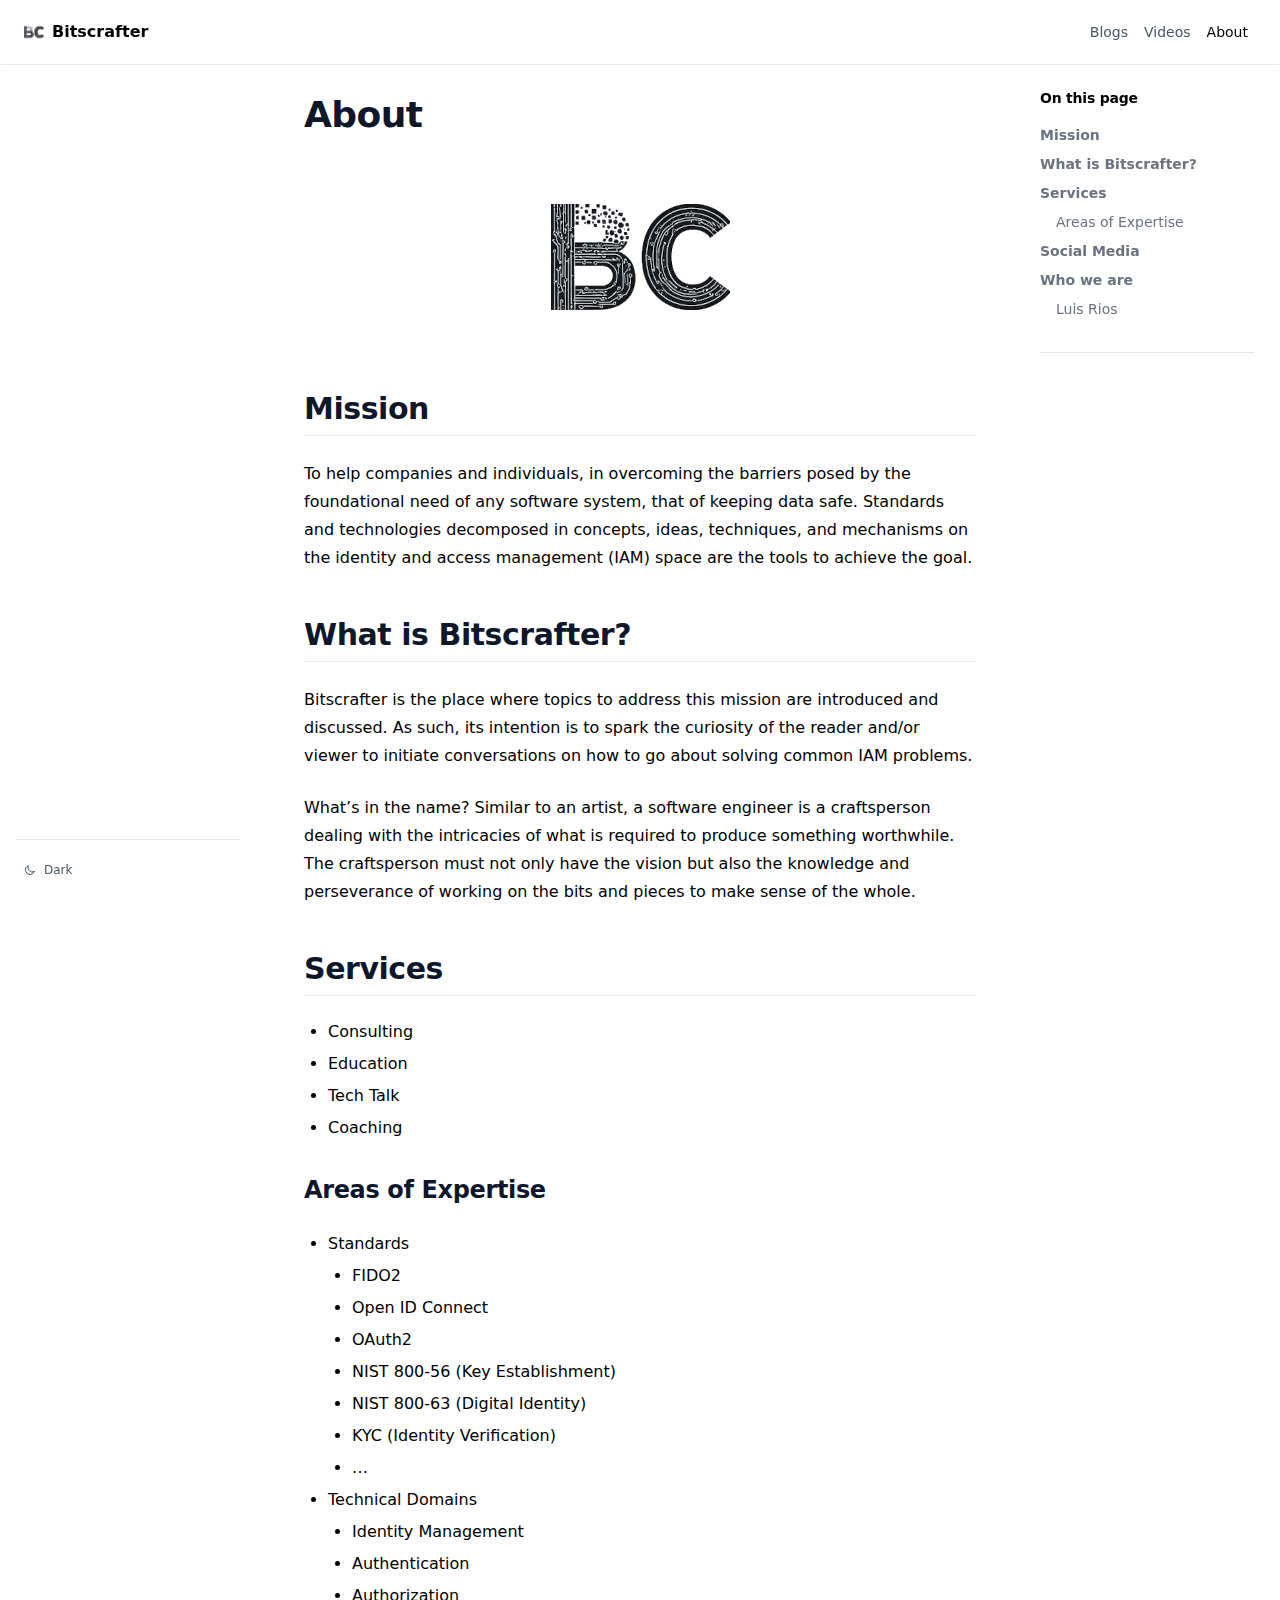
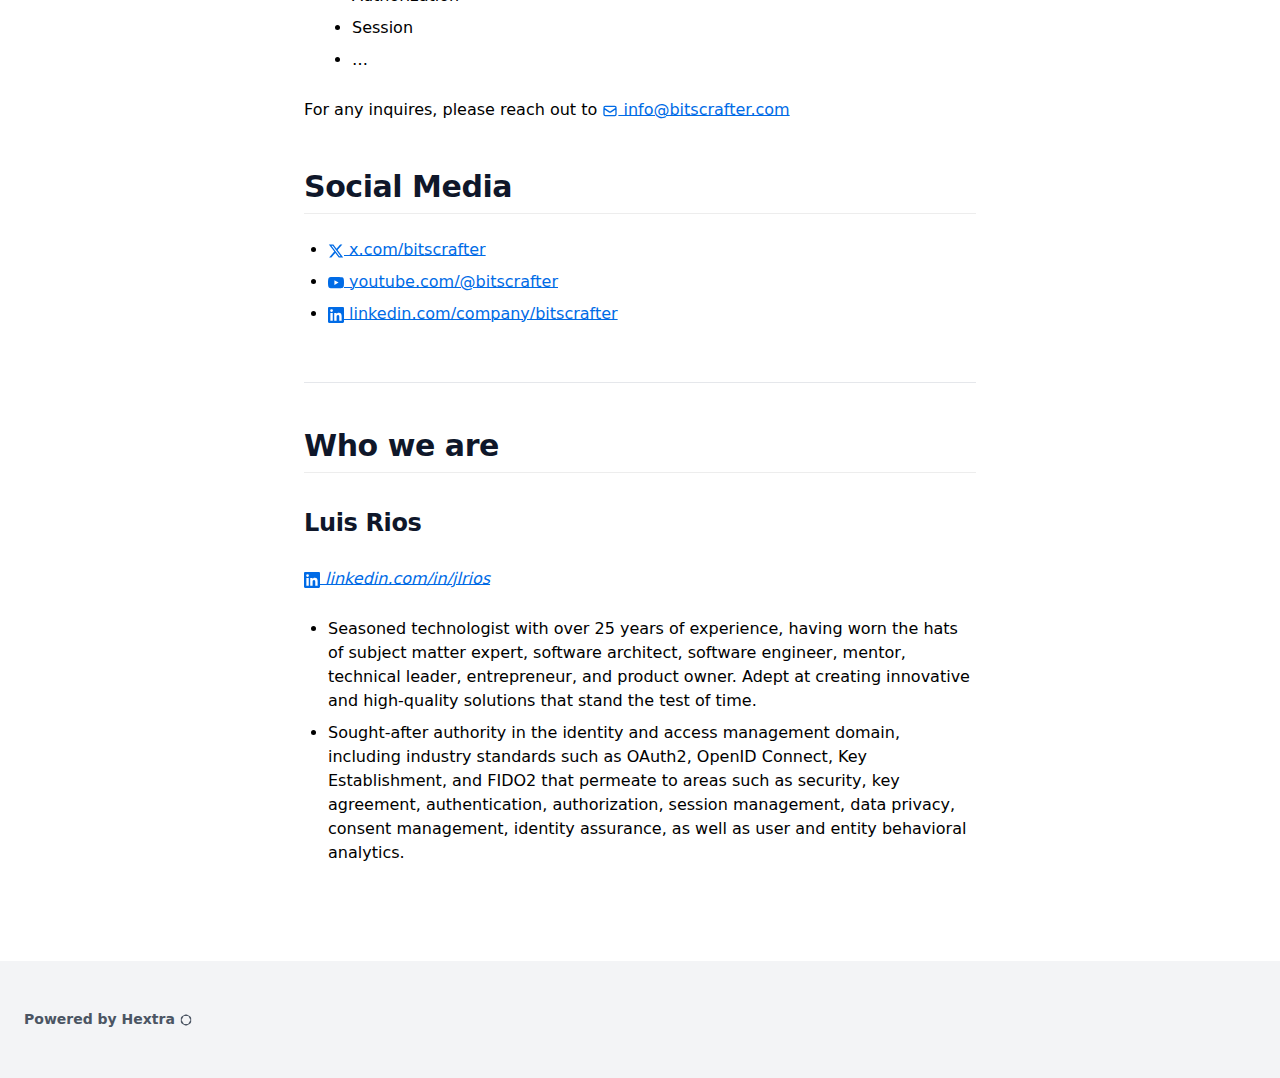
==== about/index.html @ 7cf85502 "Initial version, generated with hugo and the hextra theme" ====
<!DOCTYPE html>
<html lang="en"><head>
  <meta charset="utf-8" />
  <meta name="viewport" content="width=device-width, initial-scale=1.0" />
  <meta name="robots" content="index, follow" />
  <link rel="icon shortcut" href="/favicon.ico" sizes="32x32" />
<link rel="icon" href="/favicon.svg" type="image/svg+xml" />
<link rel="icon" href="/favicon-dark.svg" type="image/svg+xml" media="(prefers-color-scheme: dark)" />
<link rel="icon" href="/favicon-16x16.png" type="image/png" sizes="16x16" />
<link rel="icon" href="/favicon-32x32.png" type="image/png" sizes="32x32" />
<link rel="apple-touch-icon" href="/apple-touch-icon.png" sizes="180x180" />
<link fetchpriority="low" href="/site.webmanifest" rel="manifest" />
<title>About – Bitscrafter</title>
  <meta name="description" content="
Mission To help companies and individuals, in overcoming the barriers posed by the foundational need of any software system, that of keeping data safe. Standards and technologies decomposed in concepts, ideas, techniques, and mechanisms on the identity and access management (IAM) space are the tools to achieve the goal.
What is Bitscrafter? Bitscrafter is the place where topics to address this mission are introduced and discussed. As such, its intention is to spark the curiosity of the reader and/or viewer to initiate conversations on how to go about solving common IAM problems." /><link rel="canonical" href="https://bitscrafter.com/about/" itemprop="url" />

<meta property="og:title" content="About" />
<meta property="og:description" content="Bitscrafter&#39;s website." />
<meta property="og:type" content="website" />
<meta property="og:url" content="https://bitscrafter.com/about/" />

  <meta itemprop="name" content="About">
  <meta itemprop="description" content="Mission To help companies and individuals, in overcoming the barriers posed by the foundational need of any software system, that of keeping data safe. Standards and technologies decomposed in concepts, ideas, techniques, and mechanisms on the identity and access management (IAM) space are the tools to achieve the goal.
What is Bitscrafter? Bitscrafter is the place where topics to address this mission are introduced and discussed. As such, its intention is to spark the curiosity of the reader and/or viewer to initiate conversations on how to go about solving common IAM problems.">
  <meta itemprop="wordCount" content="287">
  <meta name="twitter:card" content="summary">
  <meta name="twitter:title" content="About">
  <meta name="twitter:description" content="Mission To help companies and individuals, in overcoming the barriers posed by the foundational need of any software system, that of keeping data safe. Standards and technologies decomposed in concepts, ideas, techniques, and mechanisms on the identity and access management (IAM) space are the tools to achieve the goal.
What is Bitscrafter? Bitscrafter is the place where topics to address this mission are introduced and discussed. As such, its intention is to spark the curiosity of the reader and/or viewer to initiate conversations on how to go about solving common IAM problems.">

    <link rel="preload" href="/css/compiled/main.min.0d60cbb74d97ccaea83c3ea6d973c5961d69642b38588069a503bc04e284cbc7.css" as="style" integrity="sha256-DWDLt02XzK6oPD6m2XPFlh1pZCs4WIBppQO8BOKEy8c=" />
    <link href="/css/compiled/main.min.0d60cbb74d97ccaea83c3ea6d973c5961d69642b38588069a503bc04e284cbc7.css" rel="stylesheet" integrity="sha256-DWDLt02XzK6oPD6m2XPFlh1pZCs4WIBppQO8BOKEy8c=" />



  <link href="/css/custom.min.e3b0c44298fc1c149afbf4c8996fb92427ae41e4649b934ca495991b7852b855.css" rel="stylesheet" integrity="sha256-47DEQpj8HBSa&#43;/TImW&#43;5JCeuQeRkm5NMpJWZG3hSuFU=" />


  <script>
     
    const defaultTheme = 'system';

    const setDarkTheme = () => {
      document.documentElement.classList.add("dark");
      document.documentElement.style.colorScheme = "dark";
    }
    const setLightTheme = () => {
      document.documentElement.classList.remove("dark");
      document.documentElement.style.colorScheme = "light";
    }

    if ("color-theme" in localStorage) {
      localStorage.getItem("color-theme") === "dark" ? setDarkTheme() : setLightTheme();
    } else {
      defaultTheme === "dark" ? setDarkTheme() : setLightTheme();
      if (defaultTheme === "system") {
        window.matchMedia("(prefers-color-scheme: dark)").matches ? setDarkTheme() : setLightTheme();
      }
    }
  </script>

  
</head>
<body dir="ltr"><div class="nav-container hx-sticky hx-top-0 hx-z-20 hx-w-full hx-bg-transparent print:hx-hidden">
  <div class="nav-container-blur hx-pointer-events-none hx-absolute hx-z-[-1] hx-h-full hx-w-full hx-bg-white dark:hx-bg-dark hx-shadow-[0_2px_4px_rgba(0,0,0,.02),0_1px_0_rgba(0,0,0,.06)] contrast-more:hx-shadow-[0_0_0_1px_#000] dark:hx-shadow-[0_-1px_0_rgba(255,255,255,.1)_inset] contrast-more:dark:hx-shadow-[0_0_0_1px_#fff]"></div>

  <nav class="hx-mx-auto hx-flex hx-items-center hx-justify-end hx-gap-2 hx-h-16 hx-px-6 hx-max-w-[90rem]">
    <a class="hx-flex hx-items-center hover:hx-opacity-75 ltr:hx-mr-auto rtl:hx-ml-auto" href="/">
        <img class="hx-mr-2 hx-block dark:hx-hidden" src="/images/logo.png" alt="Bitscrafter" height="20" width="20" />
        <img class="hx-mr-2 hx-hidden dark:hx-block" src="/images/logo-dark.png" alt="Bitscrafter" height="20" width="20" />
        <span class="hx-mr-2 hx-font-extrabold hx-inline hx-select-none" title="Bitscrafter">Bitscrafter</span>
    </a><a
            title="Blogs"
            href="/blogs"
            
            class="hx-text-sm contrast-more:hx-text-gray-700 contrast-more:dark:hx-text-gray-100 hx-relative -hx-ml-2 hx-hidden hx-whitespace-nowrap hx-p-2 md:hx-inline-block hx-text-gray-600 hover:hx-text-gray-800 dark:hx-text-gray-400 dark:hover:hx-text-gray-200"
          >
            <span class="hx-text-center">Blogs</span>
          </a><a
            title="Videos"
            href="/videos"
            
            class="hx-text-sm contrast-more:hx-text-gray-700 contrast-more:dark:hx-text-gray-100 hx-relative -hx-ml-2 hx-hidden hx-whitespace-nowrap hx-p-2 md:hx-inline-block hx-text-gray-600 hover:hx-text-gray-800 dark:hx-text-gray-400 dark:hover:hx-text-gray-200"
          >
            <span class="hx-text-center">Videos</span>
          </a><a
            title="About"
            href="/about"
            
            class="hx-text-sm contrast-more:hx-text-gray-700 contrast-more:dark:hx-text-gray-100 hx-relative -hx-ml-2 hx-hidden hx-whitespace-nowrap hx-p-2 md:hx-inline-block hx-font-medium"
          >
            <span class="hx-text-center">About</span>
          </a><button type="button" aria-label="Menu" class="hamburger-menu -hx-mr-2 hx-rounded hx-p-2 active:hx-bg-gray-400/20 md:hx-hidden"><svg height=24 fill="none" viewBox="0 0 24 24" stroke="currentColor"><g><path stroke-linecap="round" stroke-linejoin="round" stroke-width="2" d="M4 8H20"></path></g><g><path stroke-linecap="round" stroke-linejoin="round" stroke-width="2" d="M4 16H20"></path></g></svg></button>
  </nav>
</div>

  <div class='hx-mx-auto hx-flex hx-max-w-screen-xl'>
    <div class="mobile-menu-overlay [transition:background-color_1.5s_ease] hx-fixed hx-inset-0 hx-z-10 hx-bg-black/80 dark:hx-bg-black/60 hx-hidden"></div>
<aside class="sidebar-container hx-flex hx-flex-col print:hx-hidden md:hx-top-16 md:hx-shrink-0 md:hx-w-64 md:hx-self-start max-md:[transform:translate3d(0,-100%,0)] md:hx-sticky">
  
  <div class="hx-px-4 hx-pt-4 md:hx-hidden">
    <div class="search-wrapper hx-relative md:hx-w-64">
  <div class="hx-relative hx-flex hx-items-center hx-text-gray-900 contrast-more:hx-text-gray-800 dark:hx-text-gray-300 contrast-more:dark:hx-text-gray-300">
    <input
      placeholder="Search..."
      class="search-input hx-block hx-w-full hx-appearance-none hx-rounded-lg hx-px-3 hx-py-2 hx-transition-colors hx-text-base hx-leading-tight md:hx-text-sm hx-bg-black/[.05] dark:hx-bg-gray-50/10 focus:hx-bg-white dark:focus:hx-bg-dark placeholder:hx-text-gray-500 dark:placeholder:hx-text-gray-400 contrast-more:hx-border contrast-more:hx-border-current"
      type="search"
      value=""
      spellcheck="false"
    />
    <kbd
      class="hx-absolute hx-my-1.5 hx-select-none ltr:hx-right-1.5 rtl:hx-left-1.5 hx-h-5 hx-rounded hx-bg-white hx-px-1.5 hx-font-mono hx-text-[10px] hx-font-medium hx-text-gray-500 hx-border dark:hx-border-gray-100/20 dark:hx-bg-dark/50 contrast-more:hx-border-current contrast-more:hx-text-current contrast-more:dark:hx-border-current hx-items-center hx-gap-1 hx-transition-opacity hx-pointer-events-none hx-hidden sm:hx-flex"
    >
      CTRL K
    </kbd>
  </div>

  <div>
    <ul
      class="search-results hextra-scrollbar hx-hidden hx-border hx-border-gray-200 hx-bg-white hx-text-gray-100 dark:hx-border-neutral-800 dark:hx-bg-neutral-900 hx-absolute hx-top-full hx-z-20 hx-mt-2 hx-overflow-auto hx-overscroll-contain hx-rounded-xl hx-py-2.5 hx-shadow-xl hx-max-h-[min(calc(50vh-11rem-env(safe-area-inset-bottom)),400px)] md:hx-max-h-[min(calc(100vh-5rem-env(safe-area-inset-bottom)),400px)] hx-inset-x-0 ltr:md:hx-left-auto rtl:md:hx-right-auto contrast-more:hx-border contrast-more:hx-border-gray-900 contrast-more:dark:hx-border-gray-50 hx-w-screen hx-min-h-[100px] hx-max-w-[min(calc(100vw-2rem),calc(100%+20rem))]"
      style="transition: max-height 0.2s ease 0s;"
    ></ul>
  </div>
</div>

  </div>
  <div class="hextra-scrollbar hx-overflow-y-auto hx-overflow-x-hidden hx-p-4 hx-grow md:hx-h-[calc(100vh-var(--navbar-height)-var(--menu-height))]">
    <ul class="hx-flex hx-flex-col hx-gap-1 md:hx-hidden">
      
      
          <li class="open"><a
    class="hx-flex hx-items-center hx-justify-between hx-gap-2 hx-cursor-pointer hx-rounded hx-px-2 hx-py-1.5 hx-text-sm hx-transition-colors [-webkit-tap-highlight-color:transparent] [-webkit-touch-callout:none] [word-break:break-word]
      sidebar-active-item hx-bg-primary-100 hx-font-semibold hx-text-primary-800 contrast-more:hx-border contrast-more:hx-border-primary-500 dark:hx-bg-primary-400/10 dark:hx-text-primary-600 contrast-more:dark:hx-border-primary-500"
    href="/about/"
    
  >About
    </a>
  
    <ul class='hx-flex hx-flex-col hx-gap-1 hx-relative before:hx-absolute before:hx-inset-y-1 before:hx-w-px before:hx-bg-gray-200 before:hx-content-[""] dark:before:hx-bg-neutral-800 ltr:hx-pl-3 ltr:before:hx-left-0 rtl:hx-pr-3 rtl:before:hx-right-0 ltr:hx-ml-3 rtl:hx-mr-3'><li>
              <a
                href="#mission"
                class="hx-flex hx-rounded hx-px-2 hx-py-1.5 hx-text-sm hx-transition-colors [word-break:break-word] hx-cursor-pointer [-webkit-tap-highlight-color:transparent] [-webkit-touch-callout:none] contrast-more:hx-border hx-gap-2 before:hx-opacity-25 before:hx-content-['#'] hx-text-gray-500 hover:hx-bg-gray-100 hover:hx-text-gray-900 dark:hx-text-neutral-400 dark:hover:hx-bg-primary-100/5 dark:hover:hx-text-gray-50 contrast-more:hx-text-gray-900 contrast-more:dark:hx-text-gray-50 contrast-more:hx-border-transparent contrast-more:hover:hx-border-gray-900 contrast-more:dark:hover:hx-border-gray-50"
              >Mission</a>
            </li>
          <li>
              <a
                href="#what-is-bitscrafter"
                class="hx-flex hx-rounded hx-px-2 hx-py-1.5 hx-text-sm hx-transition-colors [word-break:break-word] hx-cursor-pointer [-webkit-tap-highlight-color:transparent] [-webkit-touch-callout:none] contrast-more:hx-border hx-gap-2 before:hx-opacity-25 before:hx-content-['#'] hx-text-gray-500 hover:hx-bg-gray-100 hover:hx-text-gray-900 dark:hx-text-neutral-400 dark:hover:hx-bg-primary-100/5 dark:hover:hx-text-gray-50 contrast-more:hx-text-gray-900 contrast-more:dark:hx-text-gray-50 contrast-more:hx-border-transparent contrast-more:hover:hx-border-gray-900 contrast-more:dark:hover:hx-border-gray-50"
              >What is Bitscrafter?</a>
            </li>
          <li>
              <a
                href="#services"
                class="hx-flex hx-rounded hx-px-2 hx-py-1.5 hx-text-sm hx-transition-colors [word-break:break-word] hx-cursor-pointer [-webkit-tap-highlight-color:transparent] [-webkit-touch-callout:none] contrast-more:hx-border hx-gap-2 before:hx-opacity-25 before:hx-content-['#'] hx-text-gray-500 hover:hx-bg-gray-100 hover:hx-text-gray-900 dark:hx-text-neutral-400 dark:hover:hx-bg-primary-100/5 dark:hover:hx-text-gray-50 contrast-more:hx-text-gray-900 contrast-more:dark:hx-text-gray-50 contrast-more:hx-border-transparent contrast-more:hover:hx-border-gray-900 contrast-more:dark:hover:hx-border-gray-50"
              >Services</a>
            </li>
          <li>
              <a
                href="#social-media"
                class="hx-flex hx-rounded hx-px-2 hx-py-1.5 hx-text-sm hx-transition-colors [word-break:break-word] hx-cursor-pointer [-webkit-tap-highlight-color:transparent] [-webkit-touch-callout:none] contrast-more:hx-border hx-gap-2 before:hx-opacity-25 before:hx-content-['#'] hx-text-gray-500 hover:hx-bg-gray-100 hover:hx-text-gray-900 dark:hx-text-neutral-400 dark:hover:hx-bg-primary-100/5 dark:hover:hx-text-gray-50 contrast-more:hx-text-gray-900 contrast-more:dark:hx-text-gray-50 contrast-more:hx-border-transparent contrast-more:hover:hx-border-gray-900 contrast-more:dark:hover:hx-border-gray-50"
              >Social Media</a>
            </li>
          <li>
              <a
                href="#who-we-are"
                class="hx-flex hx-rounded hx-px-2 hx-py-1.5 hx-text-sm hx-transition-colors [word-break:break-word] hx-cursor-pointer [-webkit-tap-highlight-color:transparent] [-webkit-touch-callout:none] contrast-more:hx-border hx-gap-2 before:hx-opacity-25 before:hx-content-['#'] hx-text-gray-500 hover:hx-bg-gray-100 hover:hx-text-gray-900 dark:hx-text-neutral-400 dark:hover:hx-bg-primary-100/5 dark:hover:hx-text-gray-50 contrast-more:hx-text-gray-900 contrast-more:dark:hx-text-gray-50 contrast-more:hx-border-transparent contrast-more:hover:hx-border-gray-900 contrast-more:dark:hover:hx-border-gray-50"
              >Who we are</a>
            </li>
          </ul>
  </li>
          <li class=""><a
    class="hx-flex hx-items-center hx-justify-between hx-gap-2 hx-cursor-pointer hx-rounded hx-px-2 hx-py-1.5 hx-text-sm hx-transition-colors [-webkit-tap-highlight-color:transparent] [-webkit-touch-callout:none] [word-break:break-word]
      hx-text-gray-500 hover:hx-bg-gray-100 hover:hx-text-gray-900 contrast-more:hx-border contrast-more:hx-border-transparent contrast-more:hx-text-gray-900 contrast-more:hover:hx-border-gray-900 dark:hx-text-neutral-400 dark:hover:hx-bg-primary-100/5 dark:hover:hx-text-gray-50 contrast-more:dark:hx-text-gray-50 contrast-more:dark:hover:hx-border-gray-50"
    href="/blogs/"
    
  >Blogs
        <span class="hextra-sidebar-collapsible-button"><svg fill="none" viewBox="0 0 24 24" stroke="currentColor" class="hx-h-[18px] hx-min-w-[18px] hx-rounded-sm hx-p-0.5 hover:hx-bg-gray-800/5 dark:hover:hx-bg-gray-100/5"><path stroke-linecap="round" stroke-linejoin="round" stroke-width="2" d="M9 5l7 7-7 7" class="hx-origin-center hx-transition-transform rtl:-hx-rotate-180"></path></svg></span>
    </a><div class="ltr:hx-pr-0 hx-overflow-hidden">
        <ul class='hx-relative hx-flex hx-flex-col hx-gap-1 before:hx-absolute before:hx-inset-y-1 before:hx-w-px before:hx-bg-gray-200 before:hx-content-[""] ltr:hx-ml-3 ltr:hx-pl-3 ltr:before:hx-left-0 rtl:hx-mr-3 rtl:hx-pr-3 rtl:before:hx-right-0 dark:before:hx-bg-neutral-800'><li class="hx-flex hx-flex-col "><a
    class="hx-flex hx-items-center hx-justify-between hx-gap-2 hx-cursor-pointer hx-rounded hx-px-2 hx-py-1.5 hx-text-sm hx-transition-colors [-webkit-tap-highlight-color:transparent] [-webkit-touch-callout:none] [word-break:break-word]
      hx-text-gray-500 hover:hx-bg-gray-100 hover:hx-text-gray-900 contrast-more:hx-border contrast-more:hx-border-transparent contrast-more:hx-text-gray-900 contrast-more:hover:hx-border-gray-900 dark:hx-text-neutral-400 dark:hover:hx-bg-primary-100/5 dark:hover:hx-text-gray-50 contrast-more:dark:hx-text-gray-50 contrast-more:dark:hover:hx-border-gray-50"
    href="/blogs/end_to_end_secure_data_transmission/"
    
  >End to End Secure Data Transmission
    </a>
              
            </li><li class="hx-flex hx-flex-col "><a
    class="hx-flex hx-items-center hx-justify-between hx-gap-2 hx-cursor-pointer hx-rounded hx-px-2 hx-py-1.5 hx-text-sm hx-transition-colors [-webkit-tap-highlight-color:transparent] [-webkit-touch-callout:none] [word-break:break-word]
      hx-text-gray-500 hover:hx-bg-gray-100 hover:hx-text-gray-900 contrast-more:hx-border contrast-more:hx-border-transparent contrast-more:hx-text-gray-900 contrast-more:hover:hx-border-gray-900 dark:hx-text-neutral-400 dark:hover:hx-bg-primary-100/5 dark:hover:hx-text-gray-50 contrast-more:dark:hx-text-gray-50 contrast-more:dark:hover:hx-border-gray-50"
    href="/blogs/trust_bootstrapping_secure_foundation_for_interactions/"
    
  >Trust Bootstrapping
    </a>
              
            </li></ul>
      </div></li>
          <li class=""><a
    class="hx-flex hx-items-center hx-justify-between hx-gap-2 hx-cursor-pointer hx-rounded hx-px-2 hx-py-1.5 hx-text-sm hx-transition-colors [-webkit-tap-highlight-color:transparent] [-webkit-touch-callout:none] [word-break:break-word]
      hx-text-gray-500 hover:hx-bg-gray-100 hover:hx-text-gray-900 contrast-more:hx-border contrast-more:hx-border-transparent contrast-more:hx-text-gray-900 contrast-more:hover:hx-border-gray-900 dark:hx-text-neutral-400 dark:hover:hx-bg-primary-100/5 dark:hover:hx-text-gray-50 contrast-more:dark:hx-text-gray-50 contrast-more:dark:hover:hx-border-gray-50"
    href="/videos/"
    
  >Videos
    </a></li>
    </ul>

    <ul class="hx-flex hx-flex-col hx-gap-1 max-md:hx-hidden">
        
        
      </ul>
    </div>
  
  
    <div class="  hx-sticky hx-bottom-0 hx-bg-white dark:hx-bg-dark hx-mx-4 hx-py-4 hx-shadow-[0_-12px_16px_#fff] hx-flex hx-items-center hx-gap-2 dark:hx-border-neutral-800 dark:hx-shadow-[0_-12px_16px_#111] contrast-more:hx-border-neutral-400 contrast-more:hx-shadow-none contrast-more:dark:hx-shadow-none hx-border-t" data-toggle-animation="show"><div class="hx-flex hx-grow hx-flex-col"><button
  title="Change theme"
  data-theme="light"
  class="theme-toggle hx-group hx-h-7 hx-rounded-md hx-px-2 hx-text-left hx-text-xs hx-font-medium hx-text-gray-600 hx-transition-colors dark:hx-text-gray-400 hover:hx-bg-gray-100 hover:hx-text-gray-900 dark:hover:hx-bg-primary-100/5 dark:hover:hx-text-gray-50"
  type="button"
  aria-label="Change theme"
>
  <div class="hx-flex hx-items-center hx-gap-2 hx-capitalize"><svg height=12 class="group-data-[theme=light]:hx-hidden" xmlns="http://www.w3.org/2000/svg" fill="none" viewBox="0 0 24 24" stroke-width="2" stroke="currentColor" aria-hidden="true"><path stroke-linecap="round" stroke-linejoin="round" d="M12 3v1m0 16v1m9-9h-1M4 12H3m15.364 6.364l-.707-.707M6.343 6.343l-.707-.707m12.728 0l-.707.707M6.343 17.657l-.707.707M16 12a4 4 0 11-8 0 4 4 0 018 0z"/></svg><span class="group-data-[theme=light]:hx-hidden">Light</span><svg height=12 class="group-data-[theme=dark]:hx-hidden" xmlns="http://www.w3.org/2000/svg" fill="none" viewBox="0 0 24 24" stroke-width="2" stroke="currentColor" aria-hidden="true"><path stroke-linecap="round" stroke-linejoin="round" d="M20.354 15.354A9 9 0 018.646 3.646 9.003 9.003 0 0012 21a9.003 9.003 0 008.354-5.646z"/></svg><span class="group-data-[theme=dark]:hx-hidden">Dark</span></div>
</button>
</div></div></aside>
    
<nav class="hextra-toc hx-order-last hx-hidden hx-w-64 hx-shrink-0 xl:hx-block print:hx-hidden hx-px-4" aria-label="table of contents">
    <div class="hextra-scrollbar hx-sticky hx-top-16 hx-overflow-y-auto hx-pr-4 hx-pt-6 hx-text-sm [hyphens:auto] hx-max-h-[calc(100vh-var(--navbar-height)-env(safe-area-inset-bottom))] ltr:hx--mr-4 rtl:hx--ml-4"><p class="hx-mb-4 hx-font-semibold hx-tracking-tight">On this page</p><ul>
      <li class="hx-my-2 hx-scroll-my-6 hx-scroll-py-6">
        <a class="hx-font-semibold hx-inline-block hx-text-gray-500 hover:hx-text-gray-900 dark:hx-text-gray-400 dark:hover:hx-text-gray-300 contrast-more:hx-text-gray-900 contrast-more:hx-underline contrast-more:dark:hx-text-gray-50 hx-w-full hx-break-words" href="#mission">Mission
        </a>
      </li>
      <li class="hx-my-2 hx-scroll-my-6 hx-scroll-py-6">
        <a class="hx-font-semibold hx-inline-block hx-text-gray-500 hover:hx-text-gray-900 dark:hx-text-gray-400 dark:hover:hx-text-gray-300 contrast-more:hx-text-gray-900 contrast-more:hx-underline contrast-more:dark:hx-text-gray-50 hx-w-full hx-break-words" href="#what-is-bitscrafter">What is Bitscrafter?
        </a>
      </li>
      <li class="hx-my-2 hx-scroll-my-6 hx-scroll-py-6">
        <a class="hx-font-semibold hx-inline-block hx-text-gray-500 hover:hx-text-gray-900 dark:hx-text-gray-400 dark:hover:hx-text-gray-300 contrast-more:hx-text-gray-900 contrast-more:hx-underline contrast-more:dark:hx-text-gray-50 hx-w-full hx-break-words" href="#services">Services
        </a>
      </li>
      <li class="hx-my-2 hx-scroll-my-6 hx-scroll-py-6">
        <a class="ltr:hx-pl-4 rtl:hx-pr-4 hx-inline-block hx-text-gray-500 hover:hx-text-gray-900 dark:hx-text-gray-400 dark:hover:hx-text-gray-300 contrast-more:hx-text-gray-900 contrast-more:hx-underline contrast-more:dark:hx-text-gray-50 hx-w-full hx-break-words" href="#areas-of-expertise">Areas of Expertise
        </a>
      </li>
      <li class="hx-my-2 hx-scroll-my-6 hx-scroll-py-6">
        <a class="hx-font-semibold hx-inline-block hx-text-gray-500 hover:hx-text-gray-900 dark:hx-text-gray-400 dark:hover:hx-text-gray-300 contrast-more:hx-text-gray-900 contrast-more:hx-underline contrast-more:dark:hx-text-gray-50 hx-w-full hx-break-words" href="#social-media">Social Media
        </a>
      </li>
      <li class="hx-my-2 hx-scroll-my-6 hx-scroll-py-6">
        <a class="hx-font-semibold hx-inline-block hx-text-gray-500 hover:hx-text-gray-900 dark:hx-text-gray-400 dark:hover:hx-text-gray-300 contrast-more:hx-text-gray-900 contrast-more:hx-underline contrast-more:dark:hx-text-gray-50 hx-w-full hx-break-words" href="#who-we-are">Who we are
        </a>
      </li>
      <li class="hx-my-2 hx-scroll-my-6 hx-scroll-py-6">
        <a class="ltr:hx-pl-4 rtl:hx-pr-4 hx-inline-block hx-text-gray-500 hover:hx-text-gray-900 dark:hx-text-gray-400 dark:hover:hx-text-gray-300 contrast-more:hx-text-gray-900 contrast-more:hx-underline contrast-more:dark:hx-text-gray-50 hx-w-full hx-break-words" href="#luis-rios">Luis Rios
        </a>
      </li></ul>
      <div class="hx-mt-8 hx-border-t hx-bg-white hx-pt-8 hx-shadow-[0_-12px_16px_white] dark:hx-bg-dark dark:hx-shadow-[0_-12px_16px_#111] hx-sticky hx-bottom-0 hx-flex hx-flex-col hx-items-start hx-gap-2 hx-pb-8 dark:hx-border-neutral-800 contrast-more:hx-border-t contrast-more:hx-border-neutral-400 contrast-more:hx-shadow-none contrast-more:dark:hx-border-neutral-400">
        <button aria-hidden="true" id="backToTop" onClick="scrollUp();" class="hx-transition-all hx-duration-75 hx-opacity-0 hx-text-xs hx-font-medium hx-text-gray-500 hover:hx-text-gray-900 dark:hx-text-gray-400 dark:hover:hx-text-gray-100 contrast-more:hx-text-gray-800 contrast-more:dark:hx-text-gray-50">
          <span>Scroll to top</span>
          <svg xmlns="http://www.w3.org/2000/svg" fill="none" viewBox="0 0 24 24" stroke-width="1.5" stroke="currentColor" class="hx-inline ltr:hx-ml-1 rtl:hx-mr-1 hx-h-3.5 hx-w-3.5 hx-border hx-rounded-full hx-border-gray-500 hover:hx-border-gray-900 dark:hx-border-gray-400 dark:hover:hx-border-gray-100 contrast-more:hx-border-gray-800 contrast-more:dark:hx-border-gray-50">
            <path stroke-linecap="round" stroke-linejoin="round" d="M4.5 15.75l7.5-7.5 7.5 7.5" />
          </svg>
        </button>
      </div>
    </div>
  </nav>


    <article class="hx-w-full hx-break-words hx-flex hx-min-h-[calc(100vh-var(--navbar-height))] hx-min-w-0 hx-justify-center hx-pb-8 hx-pr-[calc(env(safe-area-inset-right)-1.5rem)]">
      <main class="hx-w-full hx-min-w-0 hx-max-w-6xl hx-px-6 hx-pt-4 md:hx-px-12">
        <div class="content">
          <h1>About</h1>
          <p><img src="/images/logo.png" alt="logo" loading="lazy" /></p>
<h2>Mission<span class="hx-absolute -hx-mt-20" id="mission"></span>
    <a href="#mission" class="subheading-anchor" aria-label="Permalink for this section"></a></h2><p>To help companies and individuals, in overcoming the barriers posed by the foundational need of any software system,
that of keeping data safe. Standards and technologies decomposed in concepts, ideas, techniques, and mechanisms on the
identity and access management (IAM) space are the tools to achieve the goal.</p>
<h2>What is Bitscrafter?<span class="hx-absolute -hx-mt-20" id="what-is-bitscrafter"></span>
    <a href="#what-is-bitscrafter" class="subheading-anchor" aria-label="Permalink for this section"></a></h2><p>Bitscrafter is the place where topics to address this mission are introduced and discussed. As such, its intention is to
spark the curiosity of the reader and/or viewer to initiate conversations on how to go about solving common IAM
problems.</p>
<p>What&rsquo;s in the name? Similar to an artist, a software engineer is a craftsperson dealing with the intricacies of what is
required to produce something worthwhile. The craftsperson must not only have the vision but also the knowledge and
perseverance of working on the bits and pieces to make sense of the whole.</p>
<h2>Services<span class="hx-absolute -hx-mt-20" id="services"></span>
    <a href="#services" class="subheading-anchor" aria-label="Permalink for this section"></a></h2><ul>
<li>Consulting</li>
<li>Education</li>
<li>Tech Talk</li>
<li>Coaching</li>
</ul>
<h3>Areas of Expertise<span class="hx-absolute -hx-mt-20" id="areas-of-expertise"></span>
    <a href="#areas-of-expertise" class="subheading-anchor" aria-label="Permalink for this section"></a></h3><ul>
<li>Standards
<ul>
<li>FIDO2</li>
<li>Open ID Connect</li>
<li>OAuth2</li>
<li>NIST 800-56 (Key Establishment)</li>
<li>NIST 800-63 (Digital Identity)</li>
<li>KYC (Identity Verification)</li>
<li>&hellip;</li>
</ul>
</li>
<li>Technical Domains
<ul>
<li>Identity Management</li>
<li>Authentication</li>
<li>Authorization</li>
<li>Session</li>
<li>&hellip;</li>
</ul>
</li>
</ul>
<p>For any inquires, please reach out to
<a href="mail:info@bitscrafter.com" ><span class="hx-inline-block hx-align-text-bottom icon"><svg height=1em xmlns="http://www.w3.org/2000/svg" fill="none" viewBox="0 0 24 24" stroke-width="2" stroke="currentColor" aria-hidden="true"><path stroke-linecap="round" stroke-linejoin="round" d="M3 8l7.89 5.26a2 2 0 002.22 0L21 8M5 19h14a2 2 0 002-2V7a2 2 0 00-2-2H5a2 2 0 00-2 2v10a2 2 0 002 2z"/></svg></span>
info@bitscrafter.com</a></p>
<h2>Social Media<span class="hx-absolute -hx-mt-20" id="social-media"></span>
    <a href="#social-media" class="subheading-anchor" aria-label="Permalink for this section"></a></h2><ul>
<li><a href="https://x.com/bitscrafter" target="_blank" rel="noopener"><span class="hx-inline-block hx-align-text-bottom icon"><svg height=1em xmlns="http://www.w3.org/2000/svg" viewBox="0 0 512 512"><path fill="currentColor" d="M389.2 48h70.6L305.6 224.2 487 464H345L233.7 318.6 106.5 464H35.8L200.7 275.5 26.8 48H172.4L272.9 180.9 389.2 48zM364.4 421.8h39.1L151.1 88h-42L364.4 421.8z"/></svg></span>
x.com/bitscrafter</a></li>
<li><a href="https://youtube.com/@bitscrafter" target="_blank" rel="noopener"><span class="hx-inline-block hx-align-text-bottom icon"><svg height=1em xmlns="http://www.w3.org/2000/svg" viewBox="0 0 16 16"><path fill="currentColor" d="M8.051 1.999h.089c.822.003 4.987.033 6.11.335a2.01 2.01 0 0 1 1.415 1.42c.101.38.172.883.22 1.402l.01.104l.022.26l.008.104c.065.914.073 1.77.074 1.957v.075c-.001.194-.01 1.108-.082 2.06l-.008.105l-.009.104c-.05.572-.124 1.14-.235 1.558a2.007 2.007 0 0 1-1.415 1.42c-1.16.312-5.569.334-6.18.335h-.142c-.309 0-1.587-.006-2.927-.052l-.17-.006l-.087-.004l-.171-.007l-.171-.007c-1.11-.049-2.167-.128-2.654-.26a2.007 2.007 0 0 1-1.415-1.419c-.111-.417-.185-.986-.235-1.558L.09 9.82l-.008-.104A31.4 31.4 0 0 1 0 7.68v-.123c.002-.215.01-.958.064-1.778l.007-.103l.003-.052l.008-.104l.022-.26l.01-.104c.048-.519.119-1.023.22-1.402a2.007 2.007 0 0 1 1.415-1.42c.487-.13 1.544-.21 2.654-.26l.17-.007l.172-.006l.086-.003l.171-.007A99.788 99.788 0 0 1 7.858 2h.193zM6.4 5.209v4.818l4.157-2.408L6.4 5.209z"/></svg></span>
youtube.com/@bitscrafter</a></li>
<li><a href="https://linkedin.com/company/bitscrafter" target="_blank" rel="noopener"><span class="hx-inline-block hx-align-text-bottom icon"><svg height=1em xmlns="http://www.w3.org/2000/svg" viewBox="0 0 24 24"><path fill="currentColor" d="M20.447 20.452h-3.554v-5.569c0-1.328-.027-3.037-1.852-3.037c-1.853 0-2.136 1.445-2.136 2.939v5.667H9.351V9h3.414v1.561h.046c.477-.9 1.637-1.85 3.37-1.85c3.601 0 4.267 2.37 4.267 5.455v6.286zM5.337 7.433a2.062 2.062 0 0 1-2.063-2.065a2.064 2.064 0 1 1 2.063 2.065zm1.782 13.019H3.555V9h3.564v11.452zM22.225 0H1.771C.792 0 0 .774 0 1.729v20.542C0 23.227.792 24 1.771 24h20.451C23.2 24 24 23.227 24 22.271V1.729C24 .774 23.2 0 22.222 0h.003z"/></svg></span>
linkedin.com/company/bitscrafter</a></li>
</ul>
<br/>
<br/>
<hr>
<h2>Who we are<span class="hx-absolute -hx-mt-20" id="who-we-are"></span>
    <a href="#who-we-are" class="subheading-anchor" aria-label="Permalink for this section"></a></h2><h3>Luis Rios<span class="hx-absolute -hx-mt-20" id="luis-rios"></span>
    <a href="#luis-rios" class="subheading-anchor" aria-label="Permalink for this section"></a></h3><p><em><a href="https://linkedin.com/in/jlrios" target="_blank" rel="noopener"><span class="hx-inline-block hx-align-text-bottom icon"><svg height=1em xmlns="http://www.w3.org/2000/svg" viewBox="0 0 24 24"><path fill="currentColor" d="M20.447 20.452h-3.554v-5.569c0-1.328-.027-3.037-1.852-3.037c-1.853 0-2.136 1.445-2.136 2.939v5.667H9.351V9h3.414v1.561h.046c.477-.9 1.637-1.85 3.37-1.85c3.601 0 4.267 2.37 4.267 5.455v6.286zM5.337 7.433a2.062 2.062 0 0 1-2.063-2.065a2.064 2.064 0 1 1 2.063 2.065zm1.782 13.019H3.555V9h3.564v11.452zM22.225 0H1.771C.792 0 0 .774 0 1.729v20.542C0 23.227.792 24 1.771 24h20.451C23.2 24 24 23.227 24 22.271V1.729C24 .774 23.2 0 22.222 0h.003z"/></svg></span>
linkedin.com/in/jlrios</a></em></p>
<ul>
<li>Seasoned technologist with over 25 years of experience, having worn the hats of subject matter expert, software
architect, software engineer, mentor, technical leader, entrepreneur, and product owner. Adept at creating innovative
and high-quality solutions that stand the test of time.</li>
<li>Sought-after authority in the identity and access management domain, including industry standards such as OAuth2,
OpenID Connect, Key Establishment, and FIDO2 that permeate to areas such as security, key agreement, authentication,
authorization, session management, data privacy, consent management, identity assurance, as well as user and entity
behavioral analytics.</li>
</ul>

        </div>
        <div class="hx-mt-16"></div>
        <div class="hx-mt-16"></div>
        
      </main>
    </article>
  </div>

      <footer class="hextra-footer hx-bg-gray-100 hx-pb-[env(safe-area-inset-bottom)] dark:hx-bg-neutral-900 print:hx-bg-transparent"><div
      class="hextra-custom-footer hx-max-w-screen-xl hx-pl-[max(env(safe-area-inset-left),1.5rem)] hx-pr-[max(env(safe-area-inset-right),1.5rem)] hx-text-gray-600 dark:hx-text-gray-400"
    ></div><div
        class="hx-max-w-screen-xl hx-mx-auto hx-flex hx-justify-center hx-py-12 hx-pl-[max(env(safe-area-inset-left),1.5rem)] hx-pr-[max(env(safe-area-inset-right),1.5rem)] hx-text-gray-600 dark:hx-text-gray-400 md:hx-justify-start"
      >
        <div class="hx-flex hx-w-full hx-flex-col hx-items-center sm:hx-items-start"><div class="hx-font-semibold"><a class="hx-flex hx-text-sm hx-items-center hx-gap-1 hx-text-current" target="_blank" rel="noopener noreferrer" title="Hextra GitHub Homepage" href="https://github.com/imfing/hextra">
    <span>Powered by Hextra<svg height=1em class="hx-inline-block ltr:hx-ml-1 rtl:hx-mr-1 hx-align-[-2.5px]" viewBox="0 0 180 180" xmlns="http://www.w3.org/2000/svg" fill="currentColor"><path fill-rule="evenodd" clip-rule="evenodd" d="m 105.50024,22.224647 c -9.59169,-5.537563 -21.40871,-5.537563 -31.000093,0 L 39.054693,42.689119 C 29.463353,48.226675 23.55484,58.460531 23.55484,69.535642 v 40.928918 c 0,11.07542 5.908513,21.3092 15.499853,26.84652 l 35.445453,20.46446 c 9.591313,5.53732 21.408404,5.53732 31.000094,0 l 35.44507,-20.46446 c 9.59131,-5.53732 15.49985,-15.7711 15.49985,-26.84652 V 69.535642 c 0,-11.075111 -5.90854,-21.308967 -15.49985,-26.846523 z M 34.112797,85.737639 c -1.384445,2.397827 -1.384445,5.352099 0,7.749927 l 24.781554,42.922974 c 1.38437,2.39783 3.942853,3.87496 6.711592,3.87496 h 49.563107 c 2.76905,0 5.3273,-1.47713 6.71144,-3.87496 l 24.78194,-42.922974 c 1.38414,-2.397828 1.38414,-5.3521 0,-7.749927 L 121.88049,42.814746 c -1.38414,-2.397828 -3.94239,-3.874964 -6.71144,-3.874964 H 65.605944 c -2.768739,0 -5.327223,1.477059 -6.711592,3.874964 z" style="stroke-width:0.774993" /></svg></span>
  </a></div></div>
      </div></footer>
    
    <script defer src="/js/main.min.d0f0346255ba9418db8fcf7f9440ca4e532e06276d8df17497e19e1045ee360b.js" integrity="sha256-0PA0YlW6lBjbj89/lEDKTlMuBidtjfF0l&#43;GeEEXuNgs="></script>


<script defer src="/lib/flexsearch/flexsearch.bundle.min.0425860527cc9968f9f049421c7a56b39327d475e2e3a8f550416be3a9134327.js" integrity="sha256-BCWGBSfMmWj58ElCHHpWs5Mn1HXi46j1UEFr46kTQyc="></script>
    <script defer src="/en.search.min.0b444174a2d66936193755eccfb66af827ce3d9e3aa2223167ea9490ce97ace4.js" integrity="sha256-C0RBdKLWaTYZN1Xsz7Zq&#43;CfOPZ46oiIxZ&#43;qUkM6XrOQ="></script>


  </body>
</html>
---- css/compiled/main.min.0d60cbb74d97ccaea83c3ea6d973c5961d69642b38588069a503bc04e284cbc7.css ----
*,::before,::after{box-sizing:border-box;border-width:0;border-style:solid;border-color:#e5e7eb}::before,::after{--tw-content:''}html,:host{line-height:1.5;-webkit-text-size-adjust:100%;-moz-tab-size:4;-o-tab-size:4;tab-size:4;font-family:ui-sans-serif,system-ui,sans-serif,apple color emoji,segoe ui emoji,segoe ui symbol,noto color emoji;font-feature-settings:normal;font-variation-settings:normal;-webkit-tap-highlight-color:transparent}body{margin:0;line-height:inherit}hr{height:0;color:inherit;border-top-width:1px}abbr:where([title]){-webkit-text-decoration:underline dotted;text-decoration:underline dotted}h1,h2,h3,h4,h5,h6{font-size:inherit;font-weight:inherit}a{color:inherit;text-decoration:inherit}b,strong{font-weight:bolder}code,kbd,samp,pre{font-family:ui-monospace,SFMono-Regular,Menlo,Monaco,Consolas,liberation mono,courier new,monospace;font-feature-settings:normal;font-variation-settings:normal;font-size:1em}small{font-size:80%}sub,sup{font-size:75%;line-height:0;position:relative;vertical-align:baseline}sub{bottom:-.25em}sup{top:-.5em}table{text-indent:0;border-color:inherit;border-collapse:collapse}button,input,optgroup,select,textarea{font-family:inherit;font-feature-settings:inherit;font-variation-settings:inherit;font-size:100%;font-weight:inherit;line-height:inherit;letter-spacing:inherit;color:inherit;margin:0;padding:0}button,select{text-transform:none}button,input:where([type=button]),input:where([type=reset]),input:where([type=submit]){-webkit-appearance:button;background-color:transparent;background-image:none}:-moz-focusring{outline:auto}:-moz-ui-invalid{box-shadow:none}progress{vertical-align:baseline}::-webkit-inner-spin-button,::-webkit-outer-spin-button{height:auto}[type=search]{-webkit-appearance:textfield;outline-offset:-2px}::-webkit-search-decoration{-webkit-appearance:none}::-webkit-file-upload-button{-webkit-appearance:button;font:inherit}summary{display:list-item}blockquote,dl,dd,h1,h2,h3,h4,h5,h6,hr,figure,p,pre{margin:0}fieldset{margin:0;padding:0}legend{padding:0}ol,ul,menu{list-style:none;margin:0;padding:0}dialog{padding:0}textarea{resize:vertical}input::-moz-placeholder,textarea::-moz-placeholder{opacity:1;color:#9ca3af}input::placeholder,textarea::placeholder{opacity:1;color:#9ca3af}button,[role=button]{cursor:pointer}:disabled{cursor:default}img,svg,video,canvas,audio,iframe,embed,object{display:block;vertical-align:middle}img,video{max-width:100%;height:auto}[hidden]{display:none}*,::before,::after{--tw-border-spacing-x:0;--tw-border-spacing-y:0;--tw-translate-x:0;--tw-translate-y:0;--tw-rotate:0;--tw-skew-x:0;--tw-skew-y:0;--tw-scale-x:1;--tw-scale-y:1;--tw-pan-x: ;--tw-pan-y: ;--tw-pinch-zoom: ;--tw-scroll-snap-strictness:proximity;--tw-gradient-from-position: ;--tw-gradient-via-position: ;--tw-gradient-to-position: ;--tw-ordinal: ;--tw-slashed-zero: ;--tw-numeric-figure: ;--tw-numeric-spacing: ;--tw-numeric-fraction: ;--tw-ring-inset: ;--tw-ring-offset-width:0px;--tw-ring-offset-color:#fff;--tw-ring-color:rgb(59 130 246 / 0.5);--tw-ring-offset-shadow:0 0 #0000;--tw-ring-shadow:0 0 #0000;--tw-shadow:0 0 #0000;--tw-shadow-colored:0 0 #0000;--tw-blur: ;--tw-brightness: ;--tw-contrast: ;--tw-grayscale: ;--tw-hue-rotate: ;--tw-invert: ;--tw-saturate: ;--tw-sepia: ;--tw-drop-shadow: ;--tw-backdrop-blur: ;--tw-backdrop-brightness: ;--tw-backdrop-contrast: ;--tw-backdrop-grayscale: ;--tw-backdrop-hue-rotate: ;--tw-backdrop-invert: ;--tw-backdrop-opacity: ;--tw-backdrop-saturate: ;--tw-backdrop-sepia: ;--tw-contain-size: ;--tw-contain-layout: ;--tw-contain-paint: ;--tw-contain-style: }::backdrop{--tw-border-spacing-x:0;--tw-border-spacing-y:0;--tw-translate-x:0;--tw-translate-y:0;--tw-rotate:0;--tw-skew-x:0;--tw-skew-y:0;--tw-scale-x:1;--tw-scale-y:1;--tw-pan-x: ;--tw-pan-y: ;--tw-pinch-zoom: ;--tw-scroll-snap-strictness:proximity;--tw-gradient-from-position: ;--tw-gradient-via-position: ;--tw-gradient-to-position: ;--tw-ordinal: ;--tw-slashed-zero: ;--tw-numeric-figure: ;--tw-numeric-spacing: ;--tw-numeric-fraction: ;--tw-ring-inset: ;--tw-ring-offset-width:0px;--tw-ring-offset-color:#fff;--tw-ring-color:rgb(59 130 246 / 0.5);--tw-ring-offset-shadow:0 0 #0000;--tw-ring-shadow:0 0 #0000;--tw-shadow:0 0 #0000;--tw-shadow-colored:0 0 #0000;--tw-blur: ;--tw-brightness: ;--tw-contrast: ;--tw-grayscale: ;--tw-hue-rotate: ;--tw-invert: ;--tw-saturate: ;--tw-sepia: ;--tw-drop-shadow: ;--tw-backdrop-blur: ;--tw-backdrop-brightness: ;--tw-backdrop-contrast: ;--tw-backdrop-grayscale: ;--tw-backdrop-hue-rotate: ;--tw-backdrop-invert: ;--tw-backdrop-opacity: ;--tw-backdrop-saturate: ;--tw-backdrop-sepia: ;--tw-contain-size: ;--tw-contain-layout: ;--tw-contain-paint: ;--tw-contain-style: }.hx-sr-only{position:absolute;width:1px;height:1px;padding:0;margin:-1px;overflow:hidden;clip:rect(0,0,0,0);white-space:nowrap;border-width:0}.hx-pointer-events-none{pointer-events:none}.hx-fixed{position:fixed}.hx-absolute{position:absolute}.hx-relative{position:relative}.hx-sticky{position:sticky}.hx-inset-0{inset:0}.hx-inset-x-0{left:0;right:0}.hx-inset-y-0{top:0;bottom:0}.hx-bottom-0{bottom:0}.hx-left-\[24px\]{left:24px}.hx-left-\[36px\]{left:36px}.hx-right-0{right:0}.hx-top-0{top:0}.hx-top-16{top:4rem}.hx-top-8{top:2rem}.hx-top-\[40\%\]{top:40%}.hx-top-full{top:100%}.hx-z-10{z-index:10}.hx-z-20{z-index:20}.hx-z-\[-1\]{z-index:-1}.hx-order-last{order:9999}.hx-m-\[11px\]{margin:11px}.hx-mx-1{margin-left:.25rem;margin-right:.25rem}.hx-mx-2{margin-left:.5rem;margin-right:.5rem}.hx-mx-4{margin-left:1rem;margin-right:1rem}.hx-mx-auto{margin-left:auto;margin-right:auto}.hx-my-1\.5{margin-top:.375rem;margin-bottom:.375rem}.hx-my-2{margin-top:.5rem;margin-bottom:.5rem}.-hx-mb-0\.5{margin-bottom:-.125rem}.-hx-ml-2{margin-left:-.5rem}.-hx-mr-2{margin-right:-.5rem}.-hx-mt-20{margin-top:-5rem}.hx-mb-10{margin-bottom:2.5rem}.hx-mb-12{margin-bottom:3rem}.hx-mb-16{margin-bottom:4rem}.hx-mb-2{margin-bottom:.5rem}.hx-mb-4{margin-bottom:1rem}.hx-mb-6{margin-bottom:1.5rem}.hx-mb-8{margin-bottom:2rem}.hx-ml-4{margin-left:1rem}.hx-mr-1{margin-right:.25rem}.hx-mr-2{margin-right:.5rem}.hx-mt-1{margin-top:.25rem}.hx-mt-1\.5{margin-top:.375rem}.hx-mt-12{margin-top:3rem}.hx-mt-16{margin-top:4rem}.hx-mt-2{margin-top:.5rem}.hx-mt-4{margin-top:1rem}.hx-mt-5{margin-top:1.25rem}.hx-mt-6{margin-top:1.5rem}.hx-mt-8{margin-top:2rem}.hx-line-clamp-3{overflow:hidden;display:-webkit-box;-webkit-box-orient:vertical;-webkit-line-clamp:3}.hx-block{display:block}.hx-inline-block{display:inline-block}.hx-inline{display:inline}.hx-flex{display:flex}.hx-inline-flex{display:inline-flex}.hx-grid{display:grid}.hx-hidden{display:none}.hx-aspect-auto{aspect-ratio:auto}.hx-h-0{height:0}.hx-h-16{height:4rem}.hx-h-2{height:.5rem}.hx-h-3\.5{height:.875rem}.hx-h-4{height:1rem}.hx-h-5{height:1.25rem}.hx-h-7{height:1.75rem}.hx-h-\[18px\]{height:18px}.hx-h-full{height:100%}.hx-max-h-64{max-height:16rem}.hx-max-h-\[calc\(100vh-var\(--navbar-height\)-env\(safe-area-inset-bottom\)\)\]{max-height:calc(100vh - var(--navbar-height) - env(safe-area-inset-bottom))}.hx-max-h-\[min\(calc\(50vh-11rem-env\(safe-area-inset-bottom\)\)\,400px\)\]{max-height:min(calc(50vh - 11rem - env(safe-area-inset-bottom)),400px)}.hx-min-h-\[100px\]{min-height:100px}.hx-min-h-\[calc\(100vh-var\(--navbar-height\)\)\]{min-height:calc(100vh - var(--navbar-height))}.hx-w-2{width:.5rem}.hx-w-3\.5{width:.875rem}.hx-w-4{width:1rem}.hx-w-64{width:16rem}.hx-w-\[110\%\]{width:110%}.hx-w-\[180\%\]{width:180%}.hx-w-full{width:100%}.hx-w-max{width:-moz-max-content;width:max-content}.hx-w-screen{width:100vw}.hx-min-w-0{min-width:0}.hx-min-w-\[18px\]{min-width:18px}.hx-min-w-\[24px\]{min-width:24px}.hx-min-w-full{min-width:100%}.hx-max-w-6xl{max-width:72rem}.hx-max-w-\[50\%\]{max-width:50%}.hx-max-w-\[90rem\]{max-width:90rem}.hx-max-w-\[min\(calc\(100vw-2rem\)\,calc\(100\%\+20rem\)\)\]{max-width:min(calc(100vw - 2rem),calc(100% + 20rem))}.hx-max-w-none{max-width:none}.hx-max-w-screen-xl{max-width:1280px}.hx-shrink-0{flex-shrink:0}.hx-grow{flex-grow:1}.hx-origin-center{transform-origin:center}.hx-cursor-default{cursor:default}.hx-cursor-pointer{cursor:pointer}.hx-select-none{-webkit-user-select:none;-moz-user-select:none;user-select:none}.hx-scroll-my-6{scroll-margin-top:1.5rem;scroll-margin-bottom:1.5rem}.hx-scroll-py-6{scroll-padding-top:1.5rem;scroll-padding-bottom:1.5rem}.hx-list-none{list-style-type:none}.hx-appearance-none{-webkit-appearance:none;-moz-appearance:none;appearance:none}.hx-grid-cols-1{grid-template-columns:repeat(1,minmax(0,1fr))}.hx-flex-col{flex-direction:column}.hx-flex-wrap{flex-wrap:wrap}.hx-items-start{align-items:flex-start}.hx-items-center{align-items:center}.hx-justify-start{justify-content:flex-start}.hx-justify-end{justify-content:flex-end}.hx-justify-center{justify-content:center}.hx-justify-between{justify-content:space-between}.hx-justify-items-start{justify-items:start}.hx-gap-1{gap:.25rem}.hx-gap-2{gap:.5rem}.hx-gap-4{gap:1rem}.hx-gap-x-1\.5{-moz-column-gap:.375rem;column-gap:.375rem}.hx-gap-y-2{row-gap:.5rem}.hx-overflow-auto{overflow:auto}.hx-overflow-hidden{overflow:hidden}.hx-overflow-x-auto{overflow-x:auto}.hx-overflow-y-auto{overflow-y:auto}.hx-overflow-x-hidden{overflow-x:hidden}.hx-overflow-y-hidden{overflow-y:hidden}.hx-overscroll-contain{overscroll-behavior:contain}.hx-overscroll-x-contain{overscroll-behavior-x:contain}.hx-text-ellipsis{text-overflow:ellipsis}.hx-whitespace-nowrap{white-space:nowrap}.hx-break-words{overflow-wrap:break-word}.hx-rounded{border-radius:.25rem}.hx-rounded-3xl{border-radius:1.5rem}.hx-rounded-full{border-radius:9999px}.hx-rounded-lg{border-radius:.5rem}.hx-rounded-md{border-radius:.375rem}.hx-rounded-sm{border-radius:.125rem}.hx-rounded-xl{border-radius:.75rem}.hx-rounded-t{border-top-left-radius:.25rem;border-top-right-radius:.25rem}.hx-border{border-width:1px}.hx-border-b{border-bottom-width:1px}.hx-border-b-2{border-bottom-width:2px}.hx-border-t{border-top-width:1px}.hx-border-amber-200{--tw-border-opacity:1;border-color:rgb(253 230 138/var(--tw-border-opacity))}.hx-border-black\/5{border-color:rgb(0 0 0/5%)}.hx-border-blue-200{--tw-border-opacity:1;border-color:rgb(191 219 254/var(--tw-border-opacity))}.hx-border-gray-200{--tw-border-opacity:1;border-color:rgb(229 231 235/var(--tw-border-opacity))}.hx-border-gray-500{--tw-border-opacity:1;border-color:rgb(107 114 128/var(--tw-border-opacity))}.hx-border-green-200{--tw-border-opacity:1;border-color:rgb(187 247 208/var(--tw-border-opacity))}.hx-border-indigo-200{--tw-border-opacity:1;border-color:rgb(199 210 254/var(--tw-border-opacity))}.hx-border-orange-100{--tw-border-opacity:1;border-color:rgb(255 237 213/var(--tw-border-opacity))}.hx-border-red-200{--tw-border-opacity:1;border-color:rgb(254 202 202/var(--tw-border-opacity))}.hx-border-transparent{border-color:transparent}.hx-border-yellow-100{--tw-border-opacity:1;border-color:rgb(254 249 195/var(--tw-border-opacity))}.hx-bg-amber-100{--tw-bg-opacity:1;background-color:rgb(254 243 199/var(--tw-bg-opacity))}.hx-bg-black\/80{background-color:rgb(0 0 0/.8)}.hx-bg-black\/\[\.05\]{background-color:rgb(0 0 0/5%)}.hx-bg-blue-100{--tw-bg-opacity:1;background-color:rgb(219 234 254/var(--tw-bg-opacity))}.hx-bg-gray-100{--tw-bg-opacity:1;background-color:rgb(243 244 246/var(--tw-bg-opacity))}.hx-bg-green-100{--tw-bg-opacity:1;background-color:rgb(220 252 231/var(--tw-bg-opacity))}.hx-bg-indigo-100{--tw-bg-opacity:1;background-color:rgb(224 231 255/var(--tw-bg-opacity))}.hx-bg-neutral-50{--tw-bg-opacity:1;background-color:rgb(250 250 250/var(--tw-bg-opacity))}.hx-bg-orange-50{--tw-bg-opacity:1;background-color:rgb(255 247 237/var(--tw-bg-opacity))}.hx-bg-primary-100{--tw-bg-opacity:1;background-color:hsl(var(--primary-hue) var(--primary-saturation) calc(var(--primary-lightness) + calc(calc(100% - var(--primary-lightness))/50) * 44)/var(--tw-bg-opacity))}.hx-bg-primary-400{--tw-bg-opacity:1;background-color:hsl(var(--primary-hue) var(--primary-saturation) calc(var(--primary-lightness) + calc(calc(100% - var(--primary-lightness))/50) * 16)/var(--tw-bg-opacity))}.hx-bg-primary-600{--tw-bg-opacity:1;background-color:hsl(var(--primary-hue) var(--primary-saturation) calc(calc(var(--primary-lightness)/50) * 45)/var(--tw-bg-opacity))}.hx-bg-primary-700\/5{background-color:hsl(var(--primary-hue) var(--primary-saturation) calc(calc(var(--primary-lightness)/50) * 39)/.05)}.hx-bg-red-100{--tw-bg-opacity:1;background-color:rgb(254 226 226/var(--tw-bg-opacity))}.hx-bg-transparent{background-color:transparent}.hx-bg-white{--tw-bg-opacity:1;background-color:rgb(255 255 255/var(--tw-bg-opacity))}.hx-bg-yellow-50{--tw-bg-opacity:1;background-color:rgb(254 252 232/var(--tw-bg-opacity))}.hx-bg-gradient-to-r{background-image:linear-gradient(to right,var(--tw-gradient-stops))}.hx-from-gray-900{--tw-gradient-from:#111827 var(--tw-gradient-from-position);--tw-gradient-to:rgb(17 24 39 / 0) var(--tw-gradient-to-position);--tw-gradient-stops:var(--tw-gradient-from), var(--tw-gradient-to)}.hx-to-gray-600{--tw-gradient-to:#4b5563 var(--tw-gradient-to-position)}.hx-bg-clip-text{-webkit-background-clip:text;background-clip:text}.hx-p-0\.5{padding:.125rem}.hx-p-1{padding:.25rem}.hx-p-1\.5{padding:.375rem}.hx-p-2{padding:.5rem}.hx-p-4{padding:1rem}.hx-p-6{padding:1.5rem}.hx-px-1\.5{padding-left:.375rem;padding-right:.375rem}.hx-px-2{padding-left:.5rem;padding-right:.5rem}.hx-px-2\.5{padding-left:.625rem;padding-right:.625rem}.hx-px-3{padding-left:.75rem;padding-right:.75rem}.hx-px-4{padding-left:1rem;padding-right:1rem}.hx-px-6{padding-left:1.5rem;padding-right:1.5rem}.hx-py-1{padding-top:.25rem;padding-bottom:.25rem}.hx-py-1\.5{padding-top:.375rem;padding-bottom:.375rem}.hx-py-12{padding-top:3rem;padding-bottom:3rem}.hx-py-2{padding-top:.5rem;padding-bottom:.5rem}.hx-py-2\.5{padding-top:.625rem;padding-bottom:.625rem}.hx-py-3{padding-top:.75rem;padding-bottom:.75rem}.hx-py-4{padding-top:1rem;padding-bottom:1rem}.hx-pb-8{padding-bottom:2rem}.hx-pb-\[env\(safe-area-inset-bottom\)\]{padding-bottom:env(safe-area-inset-bottom)}.hx-pb-px{padding-bottom:1px}.hx-pl-\[max\(env\(safe-area-inset-left\)\,1\.5rem\)\]{padding-left:max(env(safe-area-inset-left),1.5rem)}.hx-pr-2{padding-right:.5rem}.hx-pr-4{padding-right:1rem}.hx-pr-\[calc\(env\(safe-area-inset-right\)-1\.5rem\)\]{padding-right:calc(env(safe-area-inset-right) - 1.5rem)}.hx-pr-\[max\(env\(safe-area-inset-left\)\,1\.5rem\)\]{padding-right:max(env(safe-area-inset-left),1.5rem)}.hx-pr-\[max\(env\(safe-area-inset-right\)\,1\.5rem\)\]{padding-right:max(env(safe-area-inset-right),1.5rem)}.hx-pt-4{padding-top:1rem}.hx-pt-6{padding-top:1.5rem}.hx-pt-8{padding-top:2rem}.hx-text-left{text-align:left}.hx-text-center{text-align:center}.hx-align-middle{vertical-align:middle}.hx-align-text-bottom{vertical-align:text-bottom}.hx-align-\[-2\.5px\]{vertical-align:-2.5px}.hx-font-mono{font-family:ui-monospace,SFMono-Regular,Menlo,Monaco,Consolas,liberation mono,courier new,monospace}.hx-text-2xl{font-size:1.5rem}.hx-text-4xl{font-size:2.25rem}.hx-text-\[\.65rem\]{font-size:.65rem}.hx-text-\[10px\]{font-size:10px}.hx-text-base{font-size:1rem}.hx-text-lg{font-size:1.125rem}.hx-text-sm{font-size:.875rem}.hx-text-xl{font-size:1.25rem}.hx-text-xs{font-size:.75rem}.hx-font-bold{font-weight:700}.hx-font-extrabold{font-weight:800}.hx-font-medium{font-weight:500}.hx-font-normal{font-weight:400}.hx-font-semibold{font-weight:600}.hx-capitalize{text-transform:capitalize}.hx-leading-5{line-height:1.25rem}.hx-leading-6{line-height:1.5rem}.hx-leading-7{line-height:1.75rem}.hx-leading-none{line-height:1}.hx-leading-tight{line-height:1.25}.hx-tracking-tight{letter-spacing:-.015em}.hx-text-\[color\:hsl\(var\(--primary-hue\)\,100\%\,50\%\)\]{--tw-text-opacity:1;color:hsl(var(--primary-hue) 100% 50%/var(--tw-text-opacity))}.hx-text-amber-900{--tw-text-opacity:1;color:rgb(120 53 15/var(--tw-text-opacity))}.hx-text-blue-900{--tw-text-opacity:1;color:rgb(30 58 138/var(--tw-text-opacity))}.hx-text-current{color:currentColor}.hx-text-gray-100{--tw-text-opacity:1;color:rgb(243 244 246/var(--tw-text-opacity))}.hx-text-gray-500{--tw-text-opacity:1;color:rgb(107 114 128/var(--tw-text-opacity))}.hx-text-gray-600{--tw-text-opacity:1;color:rgb(75 85 99/var(--tw-text-opacity))}.hx-text-gray-700{--tw-text-opacity:1;color:rgb(55 65 81/var(--tw-text-opacity))}.hx-text-gray-800{--tw-text-opacity:1;color:rgb(31 41 55/var(--tw-text-opacity))}.hx-text-gray-900{--tw-text-opacity:1;color:rgb(17 24 39/var(--tw-text-opacity))}.hx-text-green-900{--tw-text-opacity:1;color:rgb(20 83 45/var(--tw-text-opacity))}.hx-text-indigo-900{--tw-text-opacity:1;color:rgb(49 46 129/var(--tw-text-opacity))}.hx-text-orange-800{--tw-text-opacity:1;color:rgb(154 52 18/var(--tw-text-opacity))}.hx-text-primary-800{--tw-text-opacity:1;color:hsl(var(--primary-hue) var(--primary-saturation) calc(calc(var(--primary-lightness)/50) * 32)/var(--tw-text-opacity))}.hx-text-red-900{--tw-text-opacity:1;color:rgb(127 29 29/var(--tw-text-opacity))}.hx-text-slate-900{--tw-text-opacity:1;color:rgb(15 23 42/var(--tw-text-opacity))}.hx-text-transparent{color:transparent}.hx-text-white{--tw-text-opacity:1;color:rgb(255 255 255/var(--tw-text-opacity))}.hx-text-yellow-900{--tw-text-opacity:1;color:rgb(113 63 18/var(--tw-text-opacity))}.hx-underline{text-decoration-line:underline}.hx-no-underline{text-decoration-line:none}.hx-decoration-from-font{text-decoration-thickness:from-font}.hx-underline-offset-2{text-underline-offset:2px}.hx-opacity-0{opacity:0}.hx-opacity-50{opacity:.5}.hx-opacity-80{opacity:.8}.hx-shadow{--tw-shadow:0 1px 3px 0 rgb(0 0 0 / 0.1), 0 1px 2px -1px rgb(0 0 0 / 0.1);--tw-shadow-colored:0 1px 3px 0 var(--tw-shadow-color), 0 1px 2px -1px var(--tw-shadow-color);box-shadow:var(--tw-ring-offset-shadow,0 0 #0000),var(--tw-ring-shadow,0 0 #0000),var(--tw-shadow)}.hx-shadow-\[0_-12px_16px_\#fff\]{--tw-shadow:0 -12px 16px #fff;--tw-shadow-colored:0 -12px 16px var(--tw-shadow-color);box-shadow:var(--tw-ring-offset-shadow,0 0 #0000),var(--tw-ring-shadow,0 0 #0000),var(--tw-shadow)}.hx-shadow-\[0_-12px_16px_white\]{--tw-shadow:0 -12px 16px white;--tw-shadow-colored:0 -12px 16px var(--tw-shadow-color);box-shadow:var(--tw-ring-offset-shadow,0 0 #0000),var(--tw-ring-shadow,0 0 #0000),var(--tw-shadow)}.hx-shadow-\[0_2px_4px_rgba\(0\,0\,0\,\.02\)\,0_1px_0_rgba\(0\,0\,0\,\.06\)\]{--tw-shadow:0 2px 4px rgba(0,0,0,.02),0 1px 0 rgba(0,0,0,.06);--tw-shadow-colored:0 2px 4px var(--tw-shadow-color), 0 1px 0 var(--tw-shadow-color);box-shadow:var(--tw-ring-offset-shadow,0 0 #0000),var(--tw-ring-shadow,0 0 #0000),var(--tw-shadow)}.hx-shadow-lg{--tw-shadow:0 10px 15px -3px rgb(0 0 0 / 0.1), 0 4px 6px -4px rgb(0 0 0 / 0.1);--tw-shadow-colored:0 10px 15px -3px var(--tw-shadow-color), 0 4px 6px -4px var(--tw-shadow-color);box-shadow:var(--tw-ring-offset-shadow,0 0 #0000),var(--tw-ring-shadow,0 0 #0000),var(--tw-shadow)}.hx-shadow-sm{--tw-shadow:0 1px 2px 0 rgb(0 0 0 / 0.05);--tw-shadow-colored:0 1px 2px 0 var(--tw-shadow-color);box-shadow:var(--tw-ring-offset-shadow,0 0 #0000),var(--tw-ring-shadow,0 0 #0000),var(--tw-shadow)}.hx-shadow-xl{--tw-shadow:0 20px 25px -5px rgb(0 0 0 / 0.1), 0 8px 10px -6px rgb(0 0 0 / 0.1);--tw-shadow-colored:0 20px 25px -5px var(--tw-shadow-color), 0 8px 10px -6px var(--tw-shadow-color);box-shadow:var(--tw-ring-offset-shadow,0 0 #0000),var(--tw-ring-shadow,0 0 #0000),var(--tw-shadow)}.hx-shadow-gray-100{--tw-shadow-color:#f3f4f6;--tw-shadow:var(--tw-shadow-colored)}.hx-ring-1{--tw-ring-offset-shadow:var(--tw-ring-inset) 0 0 0 var(--tw-ring-offset-width) var(--tw-ring-offset-color);--tw-ring-shadow:var(--tw-ring-inset) 0 0 0 calc(1px + var(--tw-ring-offset-width)) var(--tw-ring-color);box-shadow:var(--tw-ring-offset-shadow),var(--tw-ring-shadow),var(--tw-shadow,0 0 #0000)}.hx-ring-black\/5{--tw-ring-color:rgb(0 0 0 / 0.05)}.hx-transition{transition-property:color,background-color,border-color,text-decoration-color,fill,stroke,opacity,box-shadow,transform,filter,-webkit-backdrop-filter;transition-property:color,background-color,border-color,text-decoration-color,fill,stroke,opacity,box-shadow,transform,filter,backdrop-filter;transition-property:color,background-color,border-color,text-decoration-color,fill,stroke,opacity,box-shadow,transform,filter,backdrop-filter,-webkit-backdrop-filter;transition-timing-function:cubic-bezier(.4,0,.2,1);transition-duration:150ms}.hx-transition-all{transition-property:all;transition-timing-function:cubic-bezier(.4,0,.2,1);transition-duration:150ms}.hx-transition-colors{transition-property:color,background-color,border-color,text-decoration-color,fill,stroke;transition-timing-function:cubic-bezier(.4,0,.2,1);transition-duration:150ms}.hx-transition-opacity{transition-property:opacity;transition-timing-function:cubic-bezier(.4,0,.2,1);transition-duration:150ms}.hx-transition-transform{transition-property:transform;transition-timing-function:cubic-bezier(.4,0,.2,1);transition-duration:150ms}.hx-duration-200{transition-duration:200ms}.hx-duration-75{transition-duration:75ms}.hx-ease-in{transition-timing-function:cubic-bezier(.4,0,1,1)}.\[-webkit-tap-highlight-color\:transparent\]{-webkit-tap-highlight-color:transparent}.\[-webkit-touch-callout\:none\]{-webkit-touch-callout:none}.\[counter-reset\:step\]{counter-reset:step}.\[hyphens\:auto\]{-webkit-hyphens:auto;hyphens:auto}.\[transition\:background-color_1\.5s_ease\]{transition:background-color 1.5s ease}.\[word-break\:break-word\]{word-break:break-word}.content :where(h1):not(:where([class~=not-prose],[class~=not-prose] *)){margin-top:.5rem;font-size:2.25rem;font-weight:700;letter-spacing:-.015em;--tw-text-opacity:1;color:rgb(15 23 42/var(--tw-text-opacity))}.content :where(h1):not(:where([class~=not-prose],[class~=not-prose] *)):is(html[class~=dark] *){--tw-text-opacity:1;color:rgb(241 245 249/var(--tw-text-opacity))}.content :where(h2):not(:where([class~=not-prose],[class~=not-prose] *)){margin-top:2.5rem;border-bottom-width:1px;border-color:rgb(229 229 229/.7);padding-bottom:.25rem;font-size:1.875rem;font-weight:600;letter-spacing:-.015em;--tw-text-opacity:1;color:rgb(15 23 42/var(--tw-text-opacity))}@media(prefers-contrast:more){.content :where(h2):not(:where([class~=not-prose],[class~=not-prose] *)){--tw-border-opacity:1;border-color:rgb(163 163 163/var(--tw-border-opacity))}}.content :where(h2):not(:where([class~=not-prose],[class~=not-prose] *)):is(html[class~=dark] *){border-color:hsl(var(--primary-hue) var(--primary-saturation) calc(var(--primary-lightness) + calc(calc(100% - var(--primary-lightness))/50) * 44)/.1);--tw-text-opacity:1;color:rgb(241 245 249/var(--tw-text-opacity))}@media(prefers-contrast:more){.content :where(h2):not(:where([class~=not-prose],[class~=not-prose] *)):is(html[class~=dark] *){--tw-border-opacity:1;border-color:rgb(163 163 163/var(--tw-border-opacity))}}.content :where(h3):not(:where([class~=not-prose],[class~=not-prose] *)){margin-top:2rem;font-size:1.5rem;font-weight:600;letter-spacing:-.015em;--tw-text-opacity:1;color:rgb(15 23 42/var(--tw-text-opacity))}.content :where(h3):not(:where([class~=not-prose],[class~=not-prose] *)):is(html[class~=dark] *){--tw-text-opacity:1;color:rgb(241 245 249/var(--tw-text-opacity))}.content :where(h4):not(:where([class~=not-prose],[class~=not-prose] *)){margin-top:2rem;font-size:1.25rem;font-weight:600;letter-spacing:-.015em;--tw-text-opacity:1;color:rgb(15 23 42/var(--tw-text-opacity))}.content :where(h4):not(:where([class~=not-prose],[class~=not-prose] *)):is(html[class~=dark] *){--tw-text-opacity:1;color:rgb(241 245 249/var(--tw-text-opacity))}.content :where(h5):not(:where([class~=not-prose],[class~=not-prose] *)){margin-top:2rem;font-size:1.125rem;font-weight:600;letter-spacing:-.015em;--tw-text-opacity:1;color:rgb(15 23 42/var(--tw-text-opacity))}.content :where(h5):not(:where([class~=not-prose],[class~=not-prose] *)):is(html[class~=dark] *){--tw-text-opacity:1;color:rgb(241 245 249/var(--tw-text-opacity))}.content :where(h6):not(:where([class~=not-prose],[class~=not-prose] *)){margin-top:2rem;font-size:1rem;font-weight:600;letter-spacing:-.015em;--tw-text-opacity:1;color:rgb(15 23 42/var(--tw-text-opacity))}.content :where(h6):not(:where([class~=not-prose],[class~=not-prose] *)):is(html[class~=dark] *){--tw-text-opacity:1;color:rgb(241 245 249/var(--tw-text-opacity))}.content :where(p):not(:where([class~=not-prose],[class~=not-prose] *)){margin-top:1.5rem;line-height:1.75rem}.content :where(p):not(:where([class~=not-prose],[class~=not-prose] *)):first-child{margin-top:0}.content :where(a):not(:where([class~=not-prose],[class~=not-prose] *)){--tw-text-opacity:1;color:hsl(var(--primary-hue) var(--primary-saturation) calc(calc(var(--primary-lightness)/50) * 45)/var(--tw-text-opacity));text-decoration-line:underline;text-decoration-thickness:from-font;text-underline-position:from-font}.content :where(blockquote):not(:where([class~=not-prose],[class~=not-prose] *)){margin-top:1.5rem;--tw-border-opacity:1;border-color:rgb(209 213 219/var(--tw-border-opacity));font-style:italic;--tw-text-opacity:1;color:rgb(55 65 81/var(--tw-text-opacity))}.content :where(blockquote):not(:where([class~=not-prose],[class~=not-prose] *)):first-child{margin-top:0}.content :where(blockquote):not(:where([class~=not-prose],[class~=not-prose] *)):is(html[class~=dark] *){--tw-border-opacity:1;border-color:rgb(55 65 81/var(--tw-border-opacity));--tw-text-opacity:1;color:rgb(156 163 175/var(--tw-text-opacity))}.content :where(blockquote):not(:where([class~=not-prose],[class~=not-prose] *)):where([dir=ltr],[dir=ltr] *){border-left-width:2px;padding-left:1.5rem}.content :where(blockquote):not(:where([class~=not-prose],[class~=not-prose] *)):where([dir=rtl],[dir=rtl] *){border-right-width:2px;padding-right:1.5rem}.content :where(pre):not(:where(.hextra-code-block pre,[class~=not-prose],[class~=not-prose] *)){margin-bottom:1rem;overflow-x:auto;border-radius:.75rem;background-color:hsl(var(--primary-hue) var(--primary-saturation) calc(calc(var(--primary-lightness)/50) * 39)/.05);padding-top:1rem;padding-bottom:1rem;font-size:.9em;font-weight:500;-webkit-font-smoothing:auto;-moz-osx-font-smoothing:auto}@media(prefers-contrast:more){.content :where(pre):not(:where(.hextra-code-block pre,[class~=not-prose],[class~=not-prose] *)){border-width:1px;border-color:hsl(var(--primary-hue) var(--primary-saturation) calc(calc(var(--primary-lightness)/50) * 24)/.2);--tw-contrast:contrast(1.5);filter:var(--tw-blur)var(--tw-brightness)var(--tw-contrast)var(--tw-grayscale)var(--tw-hue-rotate)var(--tw-invert)var(--tw-saturate)var(--tw-sepia)var(--tw-drop-shadow)}}.content :where(pre):not(:where(.hextra-code-block pre,[class~=not-prose],[class~=not-prose] *)):is(html[class~=dark] *){background-color:hsl(var(--primary-hue) var(--primary-saturation) calc(var(--primary-lightness) + calc(calc(100% - var(--primary-lightness))/50) * 27)/.1)}@media(prefers-contrast:more){.content :where(pre):not(:where(.hextra-code-block pre,[class~=not-prose],[class~=not-prose] *)):is(html[class~=dark] *){border-color:hsl(var(--primary-hue) var(--primary-saturation) calc(var(--primary-lightness) + calc(calc(100% - var(--primary-lightness))/50) * 44)/.4)}}.content :where(code):not(:where(.hextra-code-block code,[class~=not-prose],[class~=not-prose] *)){overflow-wrap:break-word;border-radius:.375rem;border-width:1px;border-color:rgb(0 0 0/var(--tw-border-opacity));--tw-border-opacity:0.04;background-color:rgb(0 0 0/var(--tw-bg-opacity));--tw-bg-opacity:0.03;padding-top:.125rem;padding-bottom:.125rem;padding-left:.25em;padding-right:.25em;font-size:.9em}.content :where(code):not(:where(.hextra-code-block code,[class~=not-prose],[class~=not-prose] *)):is(html[class~=dark] *){border-color:rgb(255 255 255/.1);background-color:rgb(255 255 255/.1)}.content :where(table):not(:where(.hextra-code-block table,[class~=not-prose],[class~=not-prose] *)){margin-top:1.5rem;display:block;overflow-x:auto;padding:0}.content :where(table):not(:where(.hextra-code-block table,[class~=not-prose],[class~=not-prose] *)):first-child{margin-top:0}.content :where(table):not(:where(.hextra-code-block table,[class~=not-prose],[class~=not-prose] *)) tr{margin:0;border-top-width:1px;--tw-border-opacity:1;border-color:rgb(209 213 219/var(--tw-border-opacity));padding:0}.content :where(table):not(:where(.hextra-code-block table,[class~=not-prose],[class~=not-prose] *)) tr:nth-child(even){--tw-bg-opacity:1;background-color:rgb(243 244 246/var(--tw-bg-opacity))}.content :where(table):not(:where(.hextra-code-block table,[class~=not-prose],[class~=not-prose] *)) tr:is(html[class~=dark] *){--tw-border-opacity:1;border-color:rgb(75 85 99/var(--tw-border-opacity))}.content :where(table):not(:where(.hextra-code-block table,[class~=not-prose],[class~=not-prose] *)) tr:is(html[class~=dark] *):nth-child(even){background-color:rgb(75 85 99/.2)}.content :where(table):not(:where(.hextra-code-block table,[class~=not-prose],[class~=not-prose] *)) th{margin:0;border-width:1px;--tw-border-opacity:1;border-color:rgb(209 213 219/var(--tw-border-opacity));padding-left:1rem;padding-right:1rem;padding-top:.5rem;padding-bottom:.5rem;font-weight:600}.content :where(table):not(:where(.hextra-code-block table,[class~=not-prose],[class~=not-prose] *)) th:is(html[class~=dark] *){--tw-border-opacity:1;border-color:rgb(75 85 99/var(--tw-border-opacity))}.content :where(table):not(:where(.hextra-code-block table,[class~=not-prose],[class~=not-prose] *)) td{margin:0;border-width:1px;--tw-border-opacity:1;border-color:rgb(209 213 219/var(--tw-border-opacity));padding-left:1rem;padding-right:1rem;padding-top:.5rem;padding-bottom:.5rem}.content :where(table):not(:where(.hextra-code-block table,[class~=not-prose],[class~=not-prose] *)) td:is(html[class~=dark] *){--tw-border-opacity:1;border-color:rgb(75 85 99/var(--tw-border-opacity))}.content :where(ol):not(:where([class~=not-prose],[class~=not-prose] *)){margin-top:1.5rem;list-style-type:decimal}.content :where(ol):not(:where([class~=not-prose],[class~=not-prose] *)):first-child{margin-top:0}.content :where(ol):not(:where([class~=not-prose],[class~=not-prose] *)):where([dir=ltr],[dir=ltr] *){margin-left:1.5rem}.content :where(ol):not(:where([class~=not-prose],[class~=not-prose] *)):where([dir=rtl],[dir=rtl] *){margin-right:1.5rem}.content :where(ol):not(:where([class~=not-prose],[class~=not-prose] *)) li{margin-top:.5rem;margin-bottom:.5rem}.content :where(ul):not(:where([class~=not-prose],[class~=not-prose] *)){margin-top:1.5rem;list-style-type:disc}.content :where(ul):not(:where([class~=not-prose],[class~=not-prose] *)):first-child{margin-top:0}.content :where(ul):not(:where([class~=not-prose],[class~=not-prose] *)):where([dir=ltr],[dir=ltr] *){margin-left:1.5rem}.content :where(ul):not(:where([class~=not-prose],[class~=not-prose] *)):where([dir=rtl],[dir=rtl] *){margin-right:1.5rem}.content :where(ul):not(:where([class~=not-prose],[class~=not-prose] *)) li{margin-top:.5rem;margin-bottom:.5rem}.content :where(ul,ol)>li>:where(ul,ol):not(:where([class~=not-prose],[class~=not-prose] *)){margin-top:0}.content :where(kbd):not(:where([class~=not-prose],[class~=not-prose] *)){overflow-wrap:break-word;border-radius:.375rem;border-width:1px;border-color:rgb(0 0 0/var(--tw-border-opacity));--tw-border-opacity:0.04;background-color:rgb(0 0 0/var(--tw-bg-opacity));--tw-bg-opacity:0.03;padding-top:.125rem;padding-bottom:.125rem;padding-left:.25em;padding-right:.25em;font-size:.9em}.content :where(kbd):not(:where([class~=not-prose],[class~=not-prose] *)):is(html[class~=dark] *){border-color:rgb(255 255 255/.1);background-color:rgb(255 255 255/.1)}.content :where(pre.mermaid):not(:where(.hextra-code-block pre,[class~=not-prose],[class~=not-prose] *)){border-radius:0;background-color:transparent}.content :where(pre.mermaid):not(:where(.hextra-code-block pre,[class~=not-prose],[class~=not-prose] *)):is(html[class~=dark] *){background-color:transparent}.content :where(img):not(:where([class~=not-prose],[class~=not-prose] *)){margin-left:auto;margin-right:auto;margin-top:1rem;margin-bottom:1rem;border-radius:.375rem}.content :where(figure):not(:where([class~=not-prose],[class~=not-prose] *)) figcaption{margin-top:.5rem;display:block;text-align:center;font-size:.875rem;--tw-text-opacity:1;color:rgb(107 114 128/var(--tw-text-opacity))}.content :where(figure):not(:where([class~=not-prose],[class~=not-prose] *)) figcaption:is(html[class~=dark] *){--tw-text-opacity:1;color:rgb(156 163 175/var(--tw-text-opacity))}.content :where(dl):not(:where([class~=not-prose],[class~=not-prose] *)) dt{margin-top:1.5rem;font-weight:600}.content :where(dl):not(:where([class~=not-prose],[class~=not-prose] *)) dd{margin-top:.5rem;margin-bottom:.5rem;padding-inline-start:1.5rem}.content .footnotes{margin-top:3rem;font-size:.875rem}.subheading-anchor{opacity:0;transition-property:opacity;transition-timing-function:cubic-bezier(.4,0,.2,1);transition-duration:150ms}.subheading-anchor:where([dir=ltr],[dir=ltr] *){margin-left:.25rem}.subheading-anchor:where([dir=rtl],[dir=rtl] *){margin-right:.25rem}span:target+.subheading-anchor,:hover>.subheading-anchor,.subheading-anchor:focus{opacity:1}span+.subheading-anchor,:hover>.subheading-anchor{text-decoration-line:none!important}.subheading-anchor:after{padding-left:.25rem;padding-right:.25rem;--tw-content:'#';content:var(--tw-content);--tw-text-opacity:1;color:rgb(209 213 219/var(--tw-text-opacity))}.subheading-anchor:is(html[class~=dark] *):after{--tw-text-opacity:1;color:rgb(64 64 64/var(--tw-text-opacity))}span:target+.subheading-anchor:after{--tw-text-opacity:1;color:rgb(156 163 175/var(--tw-text-opacity))}span:target+.subheading-anchor:is(html[class~=dark] *):after{--tw-text-opacity:1;color:rgb(115 115 115/var(--tw-text-opacity))}article details>summary::-webkit-details-marker{display:none}article details>summary::before{background-image:url("data:image/svg+xml,%3Csvg xmlns='http://www.w3.org/2000/svg' class='hx-h-5 hx-w-5' viewBox='0 0 20 20' fill='currentColor'%3E%3Cpath fill-rule='evenodd' d='M7.293 14.707a1 1 0 010-1.414L10.586 10 7.293 6.707a1 1 0 011.414-1.414l4 4a1 1 0 010 1.414l-4 4a1 1 0 01-1.414 0z' clip-rule='evenodd' /%3E%3C/svg%3E");height:1.2em;width:1.2em;vertical-align:-4px;padding:0 .6em}:lang(fa) ol{list-style-type:persian}.highlight{}.highlight .chroma .err{color:#a61717;background-color:#e3d2d2}.highlight .chroma .lnlinks{outline:none;text-decoration:none;color:inherit}.highlight .chroma .line{display:flex}.highlight .chroma .k{color:#000;font-weight:700}.highlight .chroma .kc{color:#000;font-weight:700}.highlight .chroma .kd{color:#000;font-weight:700}.highlight .chroma .kn{color:#000;font-weight:700}.highlight .chroma .kp{color:#000;font-weight:700}.highlight .chroma .kr{color:#000;font-weight:700}.highlight .chroma .kt{color:#458;font-weight:700}.highlight .chroma .na{color:teal}.highlight .chroma .nb{color:#0086b3}.highlight .chroma .bp{color:#999}.highlight .chroma .nc{color:#458;font-weight:700}.highlight .chroma .no{color:teal}.highlight .chroma .nd{color:#3c5d5d;font-weight:700}.highlight .chroma .ni{color:purple}.highlight .chroma .ne{color:#900;font-weight:700}.highlight .chroma .nf{color:#900;font-weight:700}.highlight .chroma .nl{color:#900;font-weight:700}.highlight .chroma .nn{color:#555}.highlight .chroma .nt{color:navy}.highlight .chroma .nv{color:teal}.highlight .chroma .vc{color:teal}.highlight .chroma .vg{color:teal}.highlight .chroma .vi{color:teal}.highlight .chroma .s{color:#d14}.highlight .chroma .sa{color:#d14}.highlight .chroma .sb{color:#d14}.highlight .chroma .sc{color:#d14}.highlight .chroma .dl{color:#d14}.highlight .chroma .sd{color:#d14}.highlight .chroma .s2{color:#d14}.highlight .chroma .se{color:#d14}.highlight .chroma .sh{color:#d14}.highlight .chroma .si{color:#d14}.highlight .chroma .sx{color:#d14}.highlight .chroma .sr{color:#009926}.highlight .chroma .s1{color:#d14}.highlight .chroma .ss{color:#990073}.highlight .chroma .m{color:#099}.highlight .chroma .mb{color:#099}.highlight .chroma .mf{color:#099}.highlight .chroma .mh{color:#099}.highlight .chroma .mi{color:#099}.highlight .chroma .il{color:#099}.highlight .chroma .mo{color:#099}.highlight .chroma .o{color:#000;font-weight:700}.highlight .chroma .ow{color:#000;font-weight:700}.highlight .chroma .c{color:#998;font-style:italic}.highlight .chroma .ch{color:#998;font-style:italic}.highlight .chroma .cm{color:#998;font-style:italic}.highlight .chroma .c1{color:#998;font-style:italic}.highlight .chroma .cs{color:#999;font-weight:700;font-style:italic}.highlight .chroma .cp{color:#999;font-weight:700;font-style:italic}.highlight .chroma .cpf{color:#999;font-weight:700;font-style:italic}.highlight .chroma .gd{color:#000;background-color:#fdd}.highlight .chroma .ge{color:#000;font-style:italic}.highlight .chroma .gr{color:#a00}.highlight .chroma .gh{color:#999}.highlight .chroma .gi{color:#000;background-color:#dfd}.highlight .chroma .go{color:#888}.highlight .chroma .gp{color:#555}.highlight .chroma .gs{font-weight:700}.highlight .chroma .gu{color:#aaa}.highlight .chroma .gt{color:#a00}.highlight .chroma .gl{text-decoration:underline}.highlight .chroma .w{color:#bbb}.dark .highlight{}.dark .highlight .chroma .x{}.dark .highlight .chroma .err{color:#f85149}.dark .highlight .chroma .cl{}.dark .highlight .chroma .lnlinks{outline:none;text-decoration:none;color:inherit}.dark .highlight .chroma .line{display:flex}.dark .highlight .chroma .k{color:#ff7b72}.dark .highlight .chroma .kc{color:#79c0ff}.dark .highlight .chroma .kd{color:#ff7b72}.dark .highlight .chroma .kn{color:#ff7b72}.dark .highlight .chroma .kp{color:#79c0ff}.dark .highlight .chroma .kr{color:#ff7b72}.dark .highlight .chroma .kt{color:#ff7b72}.dark .highlight .chroma .n{}.dark .highlight .chroma .na{}.dark .highlight .chroma .nb{}.dark .highlight .chroma .bp{}.dark .highlight .chroma .nc{color:#f0883e;font-weight:700}.dark .highlight .chroma .no{color:#79c0ff;font-weight:700}.dark .highlight .chroma .nd{color:#d2a8ff;font-weight:700}.dark .highlight .chroma .ni{color:#ffa657}.dark .highlight .chroma .ne{color:#f0883e;font-weight:700}.dark .highlight .chroma .nf{color:#d2a8ff;font-weight:700}.dark .highlight .chroma .fm{}.dark .highlight .chroma .nl{color:#79c0ff;font-weight:700}.dark .highlight .chroma .nn{color:#ff7b72}.dark .highlight .chroma .nx{}.dark .highlight .chroma .py{color:#79c0ff}.dark .highlight .chroma .nt{color:#7ee787}.dark .highlight .chroma .nv{color:#79c0ff}.dark .highlight .chroma .vc{}.dark .highlight .chroma .vg{}.dark .highlight .chroma .vi{}.dark .highlight .chroma .vm{}.dark .highlight .chroma .l{color:#a5d6ff}.dark .highlight .chroma .ld{color:#79c0ff}.dark .highlight .chroma .s{color:#a5d6ff}.dark .highlight .chroma .sa{color:#79c0ff}.dark .highlight .chroma .sb{color:#a5d6ff}.dark .highlight .chroma .sc{color:#a5d6ff}.dark .highlight .chroma .dl{color:#79c0ff}.dark .highlight .chroma .sd{color:#a5d6ff}.dark .highlight .chroma .s2{color:#a5d6ff}.dark .highlight .chroma .se{color:#79c0ff}.dark .highlight .chroma .sh{color:#79c0ff}.dark .highlight .chroma .si{color:#a5d6ff}.dark .highlight .chroma .sx{color:#a5d6ff}.dark .highlight .chroma .sr{color:#79c0ff}.dark .highlight .chroma .s1{color:#a5d6ff}.dark .highlight .chroma .ss{color:#a5d6ff}.dark .highlight .chroma .m{color:#a5d6ff}.dark .highlight .chroma .mb{color:#a5d6ff}.dark .highlight .chroma .mf{color:#a5d6ff}.dark .highlight .chroma .mh{color:#a5d6ff}.dark .highlight .chroma .mi{color:#a5d6ff}.dark .highlight .chroma .il{color:#a5d6ff}.dark .highlight .chroma .mo{color:#a5d6ff}.dark .highlight .chroma .o{color:#ff7b72;font-weight:700}.dark .highlight .chroma .ow{color:#ff7b72;font-weight:700}.dark .highlight .chroma .p{}.dark .highlight .chroma .c{color:#8b949e;font-style:italic}.dark .highlight .chroma .ch{color:#8b949e;font-style:italic}.dark .highlight .chroma .cm{color:#8b949e;font-style:italic}.dark .highlight .chroma .c1{color:#8b949e;font-style:italic}.dark .highlight .chroma .cs{color:#8b949e;font-weight:700;font-style:italic}.dark .highlight .chroma .cp{color:#8b949e;font-weight:700;font-style:italic}.dark .highlight .chroma .cpf{color:#8b949e;font-weight:700;font-style:italic}.dark .highlight .chroma .g{}.dark .highlight .chroma .gd{color:#ffa198;background-color:#490202}.dark .highlight .chroma .ge{color:inherit;font-style:italic}.dark .highlight .chroma .gr{color:#ffa198}.dark .highlight .chroma .gh{color:#79c0ff;font-weight:700}.dark .highlight .chroma .gi{color:#56d364;background-color:#0f5323}.dark .highlight .chroma .go{color:#8b949e}.dark .highlight .chroma .gp{color:#8b949e}.dark .highlight .chroma .gs{font-weight:700}.dark .highlight .chroma .gu{color:#79c0ff}.dark .highlight .chroma .gt{color:#ff7b72}.dark .highlight .chroma .gl{text-decoration:underline}.dark .highlight .chroma .w{color:#6e7681}.hextra-code-block{font-size:.9em;line-height:1.25rem}.hextra-code-block pre{overflow-x:auto;background-color:hsl(var(--primary-hue) var(--primary-saturation) calc(calc(var(--primary-lightness)/50) * 39)/.05);font-size:.9em;font-weight:500;-webkit-font-smoothing:auto;-moz-osx-font-smoothing:auto}@media(prefers-contrast:more){.hextra-code-block pre{border-width:1px;border-color:hsl(var(--primary-hue) var(--primary-saturation) calc(calc(var(--primary-lightness)/50) * 24)/.2);--tw-contrast:contrast(1.5);filter:var(--tw-blur)var(--tw-brightness)var(--tw-contrast)var(--tw-grayscale)var(--tw-hue-rotate)var(--tw-invert)var(--tw-saturate)var(--tw-sepia)var(--tw-drop-shadow)}}.hextra-code-block pre:is(html[class~=dark] *){background-color:hsl(var(--primary-hue) var(--primary-saturation) calc(var(--primary-lightness) + calc(calc(100% - var(--primary-lightness))/50) * 27)/.1)}@media(prefers-contrast:more){.hextra-code-block pre:is(html[class~=dark] *){border-color:hsl(var(--primary-hue) var(--primary-saturation) calc(var(--primary-lightness) + calc(calc(100% - var(--primary-lightness))/50) * 44)/.4)}}.hextra-code-block .filename{position:absolute;top:0;z-index:1;width:100%;overflow:hidden;text-overflow:ellipsis;white-space:nowrap;border-top-left-radius:.75rem;border-top-right-radius:.75rem;background-color:hsl(var(--primary-hue) var(--primary-saturation) calc(calc(var(--primary-lightness)/50) * 39)/.05);padding-top:.5rem;padding-bottom:.5rem;padding-left:1rem;padding-right:1rem;font-size:.75rem;--tw-text-opacity:1;color:rgb(55 65 81/var(--tw-text-opacity))}.hextra-code-block .filename:is(html[class~=dark] *){background-color:hsl(var(--primary-hue) var(--primary-saturation) calc(var(--primary-lightness) + calc(calc(100% - var(--primary-lightness))/50) * 27)/.1);--tw-text-opacity:1;color:rgb(229 231 235/var(--tw-text-opacity))}.hextra-code-block .filename+pre:not(.lntable pre){padding-top:3rem}.hextra-code-block pre:not(.lntable pre){margin-bottom:1rem;border-radius:.75rem;padding-left:1rem;padding-right:1rem;padding-top:1rem;padding-bottom:1rem}.hextra-code-block div:nth-of-type(2) pre{padding-top:3rem;padding-bottom:1rem}.chroma .lntable{margin:0;display:block;width:auto;overflow:auto;border-radius:.75rem}.chroma .lntable pre{padding-top:1rem;padding-bottom:1rem}.chroma .ln,.chroma .lnt:not(.hl>.lnt),.chroma .hl:not(.line){min-width:2.6rem;padding-left:1rem;padding-right:1rem;--tw-text-opacity:1;color:rgb(82 82 82/var(--tw-text-opacity))}.chroma .ln:is(html[class~=dark] *),.chroma .lnt:not(.hl>.lnt):is(html[class~=dark] *),.chroma .hl:not(.line):is(html[class~=dark] *){--tw-text-opacity:1;color:rgb(212 212 212/var(--tw-text-opacity))}.chroma .lntd{padding:0;vertical-align:top}.chroma .lntd:last-of-type{width:100%}.chroma .hl{display:block;width:100%;background-color:hsl(var(--primary-hue) var(--primary-saturation) calc(calc(var(--primary-lightness)/50) * 32)/.1)}.hextra-cards{grid-template-columns:repeat(auto-fill,minmax(max(250px,calc((100% - 1rem * 2)/var(--hextra-cards-grid-cols))),1fr))}.hextra-card{position:relative}.hextra-card img{-webkit-user-select:none;-moz-user-select:none;user-select:none}.hextra-card:hover svg{color:currentColor}.hextra-card svg{width:1.5rem;color:#0003;transition:color .3s ease}.hextra-card p{margin-top:.5rem;position:relative}.dark .hextra-card svg{color:#fff6}.dark .hextra-card:hover svg{color:currentColor}.hextra-card-tag{position:absolute;top:5px;right:5px;z-index:10}.steps h3{counter-increment:step}.steps h3:before{position:absolute;height:33px;width:33px;border-width:4px;--tw-border-opacity:1;border-color:rgb(255 255 255/var(--tw-border-opacity));--tw-bg-opacity:1;background-color:rgb(243 244 246/var(--tw-bg-opacity))}.steps h3:is(html[class~=dark] *):before{--tw-border-opacity:1;border-color:rgb(17 17 17/var(--tw-border-opacity));--tw-bg-opacity:1;background-color:rgb(38 38 38/var(--tw-bg-opacity))}.steps h3:before{border-radius:9999px;text-align:center;text-indent:-1px;font-size:1rem;font-weight:400;--tw-text-opacity:1;color:rgb(163 163 163/var(--tw-text-opacity));margin-top:3px}.steps h3:where([dir=ltr],[dir=ltr] *):before{margin-left:-41px}.steps h3:where([dir=rtl],[dir=rtl] *):before{margin-right:-44px}.steps h3:before{content:counter(step)}:lang(fa) .steps h3:before{content:counter(step,persian)}.search-wrapper li{margin-left:.625rem;margin-right:.625rem;overflow-wrap:break-word;border-radius:.375rem;--tw-text-opacity:1;color:rgb(31 41 55/var(--tw-text-opacity))}@media(prefers-contrast:more){.search-wrapper li{border-width:1px;border-color:transparent}}.search-wrapper li:is(html[class~=dark] *){--tw-text-opacity:1;color:rgb(209 213 219/var(--tw-text-opacity))}.search-wrapper li a{display:block;scroll-margin:3rem;padding-left:.625rem;padding-right:.625rem;padding-top:.5rem;padding-bottom:.5rem}.search-wrapper li .title{font-size:1rem;font-weight:600;line-height:1.25rem}.search-wrapper li .active{border-radius:.375rem;background-color:hsl(var(--primary-hue) var(--primary-saturation) calc(calc(var(--primary-lightness)/50) * 50)/.1)}@media(prefers-contrast:more){.search-wrapper li .active{--tw-border-opacity:1;border-color:hsl(var(--primary-hue) var(--primary-saturation) calc(calc(var(--primary-lightness)/50) * 50)/var(--tw-border-opacity))}}.search-wrapper .no-result{display:block;-webkit-user-select:none;-moz-user-select:none;user-select:none;padding:2rem;text-align:center;font-size:.875rem;--tw-text-opacity:1;color:rgb(156 163 175/var(--tw-text-opacity))}.search-wrapper .prefix{margin-left:.625rem;margin-right:.625rem;margin-bottom:.5rem;margin-top:1.5rem;-webkit-user-select:none;-moz-user-select:none;user-select:none;border-bottom-width:1px;border-color:rgb(0 0 0/.1);padding-left:.625rem;padding-right:.625rem;padding-bottom:.375rem;font-size:.75rem;font-weight:600;text-transform:uppercase;--tw-text-opacity:1;color:rgb(107 114 128/var(--tw-text-opacity))}.search-wrapper .prefix:first-child{margin-top:0}@media(prefers-contrast:more){.search-wrapper .prefix{--tw-border-opacity:1;border-color:rgb(75 85 99/var(--tw-border-opacity));--tw-text-opacity:1;color:rgb(17 24 39/var(--tw-text-opacity))}}.search-wrapper .prefix:is(html[class~=dark] *){border-color:rgb(255 255 255/.2);--tw-text-opacity:1;color:rgb(209 213 219/var(--tw-text-opacity))}@media(prefers-contrast:more){.search-wrapper .prefix:is(html[class~=dark] *){--tw-border-opacity:1;border-color:rgb(249 250 251/var(--tw-border-opacity));--tw-text-opacity:1;color:rgb(249 250 251/var(--tw-text-opacity))}}.search-wrapper .excerpt{margin-top:.25rem;overflow:hidden;text-overflow:ellipsis;font-size:.875rem;line-height:1.35rem;--tw-text-opacity:1;color:rgb(75 85 99/var(--tw-text-opacity))}.search-wrapper .excerpt:is(html[class~=dark] *){--tw-text-opacity:1;color:rgb(156 163 175/var(--tw-text-opacity))}@media(prefers-contrast:more){.search-wrapper .excerpt:is(html[class~=dark] *){--tw-text-opacity:1;color:rgb(249 250 251/var(--tw-text-opacity))}}.search-wrapper .excerpt{display:-webkit-box;line-clamp:1;-webkit-line-clamp:1;-webkit-box-orient:vertical}.search-wrapper .match{--tw-text-opacity:1;color:hsl(var(--primary-hue) var(--primary-saturation) calc(calc(var(--primary-lightness)/50) * 45)/var(--tw-text-opacity))}@media(max-width:767px){.sidebar-container{position:fixed;top:0;bottom:0;z-index:15;width:100%;overscroll-behavior:contain;--tw-bg-opacity:1;background-color:rgb(255 255 255/var(--tw-bg-opacity));padding-top:calc(var(--navbar-height))}.sidebar-container:is(html[class~=dark] *){--tw-bg-opacity:1;background-color:rgb(17 17 17/var(--tw-bg-opacity))}.sidebar-container{transition:transform .8s cubic-bezier(.52,.16,.04,1);will-change:transform,opacity;contain:layout style;backface-visibility:hidden}}.sidebar-container li>div{height:0}.sidebar-container li.open>div{height:auto;padding-top:.25rem}.sidebar-container li.open>a>span>svg>path{--tw-rotate:90deg;transform:translate(var(--tw-translate-x),var(--tw-translate-y))rotate(var(--tw-rotate))skewX(var(--tw-skew-x))skewY(var(--tw-skew-y))scaleX(var(--tw-scale-x))scaleY(var(--tw-scale-y))}nav .search-wrapper{display:none}@media(min-width:768px){nav .search-wrapper{display:inline-block}}@supports(((-webkit-backdrop-filter:blur(1px)) or (backdrop-filter:blur(1px)))){.nav-container-blur{background-color:rgb(255 255 255/.85);--tw-backdrop-blur:blur(12px);-webkit-backdrop-filter:var(--tw-backdrop-blur)var(--tw-backdrop-brightness)var(--tw-backdrop-contrast)var(--tw-backdrop-grayscale)var(--tw-backdrop-hue-rotate)var(--tw-backdrop-invert)var(--tw-backdrop-opacity)var(--tw-backdrop-saturate)var(--tw-backdrop-sepia);backdrop-filter:var(--tw-backdrop-blur)var(--tw-backdrop-brightness)var(--tw-backdrop-contrast)var(--tw-backdrop-grayscale)var(--tw-backdrop-hue-rotate)var(--tw-backdrop-invert)var(--tw-backdrop-opacity)var(--tw-backdrop-saturate)var(--tw-backdrop-sepia)}.nav-container-blur:is(html[class~=dark] *){background-color:rgb(17 17 17/.8)!important}}.hamburger-menu svg g{transform-origin:center;transition:transform .2s cubic-bezier(.25,1,.5,1)}.hamburger-menu svg path{opacity:1;transition:transform .2s cubic-bezier(.25,1,.5,1).2s,opacity .2s ease .2s}.hamburger-menu svg.open path{transition:transform .2s cubic-bezier(.25,1,.5,1),opacity 0s ease .2s}.hamburger-menu svg.open g{transition:transform .2s cubic-bezier(.25,1,.5,1).2s}.hamburger-menu svg.open>path{opacity:0}.hamburger-menu svg.open>g:nth-of-type(1){--tw-rotate:45deg;transform:translate(var(--tw-translate-x),var(--tw-translate-y))rotate(var(--tw-rotate))skewX(var(--tw-skew-x))skewY(var(--tw-skew-y))scaleX(var(--tw-scale-x))scaleY(var(--tw-scale-y))}.hamburger-menu svg.open>g:nth-of-type(1) path{transform:translate3d(0,4px,0)}.hamburger-menu svg.open>g:nth-of-type(2){--tw-rotate:-45deg;transform:translate(var(--tw-translate-x),var(--tw-translate-y))rotate(var(--tw-rotate))skewX(var(--tw-skew-x))skewY(var(--tw-skew-y))scaleX(var(--tw-scale-x))scaleY(var(--tw-scale-y))}.hamburger-menu svg.open>g:nth-of-type(2) path{transform:translate3d(0,-4px,0)}.hextra-scrollbar,.hextra-scrollbar *{scrollbar-width:thin;scrollbar-color:oklch(55.55% 0 0/40%)transparent;scrollbar-gutter:stable}.hextra-scrollbar::-webkit-scrollbar,.hextra-scrollbar *::-webkit-scrollbar{height:.75rem;width:.75rem}.hextra-scrollbar::-webkit-scrollbar-track,.hextra-scrollbar *::-webkit-scrollbar-track{background-color:transparent}.hextra-scrollbar::-webkit-scrollbar-thumb,.hextra-scrollbar *::-webkit-scrollbar-thumb{border-radius:10px}.hextra-scrollbar:hover::-webkit-scrollbar-thumb,.hextra-scrollbar *:hover::-webkit-scrollbar-thumb{border:3px solid transparent;background-color:var(--tw-shadow-color);background-clip:content-box;--tw-shadow-color:rgb(115 115 115 / 0.2);--tw-shadow:var(--tw-shadow-colored)}.hextra-scrollbar:hover::-webkit-scrollbar-thumb:hover,.hextra-scrollbar *:hover::-webkit-scrollbar-thumb:hover{--tw-shadow-color:rgb(115 115 115 / 0.4);--tw-shadow:var(--tw-shadow-colored)}@supports(((-webkit-backdrop-filter:blur(1px)) or (backdrop-filter:blur(1px)))){.hextra-code-copy-btn{--tw-bg-opacity:.85;--tw-backdrop-blur:blur(12px);-webkit-backdrop-filter:var(--tw-backdrop-blur)var(--tw-backdrop-brightness)var(--tw-backdrop-contrast)var(--tw-backdrop-grayscale)var(--tw-backdrop-hue-rotate)var(--tw-backdrop-invert)var(--tw-backdrop-opacity)var(--tw-backdrop-saturate)var(--tw-backdrop-sepia);backdrop-filter:var(--tw-backdrop-blur)var(--tw-backdrop-brightness)var(--tw-backdrop-contrast)var(--tw-backdrop-grayscale)var(--tw-backdrop-hue-rotate)var(--tw-backdrop-invert)var(--tw-backdrop-opacity)var(--tw-backdrop-saturate)var(--tw-backdrop-sepia)}.hextra-code-copy-btn:is(html[class~=dark] *){--tw-bg-opacity:0.8}}@media(min-width:1024px){.hextra-feature-grid{grid-template-columns:repeat(var(--hextra-feature-grid-cols),minmax(0,1fr))}}.hextra-jupyter-code-cell{scrollbar-gutter:auto;margin-top:1.5rem}.hextra-jupyter-code-cell .hextra-jupyter-code-cell-outputs-container{overflow:hidden;font-size:.75rem}.hextra-jupyter-code-cell .hextra-jupyter-code-cell-outputs-container .hextra-jupyter-code-cell-outputs{max-height:50vh;overflow:auto}.hextra-jupyter-code-cell .hextra-jupyter-code-cell-outputs-container .hextra-jupyter-code-cell-outputs pre{max-width:100%;overflow:auto;font-size:.75rem}.hextra-badge{display:inline-flex;align-items:center}html{font-size:1rem;-webkit-font-smoothing:antialiased;-moz-osx-font-smoothing:grayscale;font-feature-settings:"rlig" 1,"calt" 1,"ss01" 1;-webkit-tap-highlight-color:transparent}body{width:100%;--tw-bg-opacity:1;background-color:rgb(255 255 255/var(--tw-bg-opacity))}body:is(html[class~=dark] *){--tw-bg-opacity:1;background-color:rgb(17 17 17/var(--tw-bg-opacity));--tw-text-opacity:1;color:rgb(243 244 246/var(--tw-text-opacity))}:root{--primary-hue:212deg;--primary-saturation:100%;--primary-lightness:50%;--navbar-height:4rem;--menu-height:3.75rem}.dark{--primary-hue:204deg;--primary-saturation:100%;--primary-lightness:50%}.placeholder\:hx-text-gray-500::-moz-placeholder{--tw-text-opacity:1;color:rgb(107 114 128/var(--tw-text-opacity))}.placeholder\:hx-text-gray-500::placeholder{--tw-text-opacity:1;color:rgb(107 114 128/var(--tw-text-opacity))}.before\:hx-pointer-events-none::before{content:var(--tw-content);pointer-events:none}.before\:hx-absolute::before{content:var(--tw-content);position:absolute}.before\:hx-inset-0::before{content:var(--tw-content);inset:0}.before\:hx-inset-y-1::before{content:var(--tw-content);top:.25rem;bottom:.25rem}.before\:hx-mr-1::before{content:var(--tw-content);margin-right:.25rem}.before\:hx-inline-block::before{content:var(--tw-content);display:inline-block}.before\:hx-w-px::before{content:var(--tw-content);width:1px}.before\:hx-bg-gray-200::before{content:var(--tw-content);--tw-bg-opacity:1;background-color:rgb(229 231 235/var(--tw-bg-opacity))}.before\:hx-opacity-25::before{content:var(--tw-content);opacity:.25}.before\:hx-transition-transform::before{content:var(--tw-content);transition-property:transform;transition-timing-function:cubic-bezier(.4,0,.2,1);transition-duration:150ms}.before\:hx-content-\[\'\#\'\]::before{--tw-content:'#';content:var(--tw-content)}.before\:hx-content-\[\'\'\]::before{--tw-content:'';content:var(--tw-content)}.before\:hx-content-\[\\\"\\\"\]::before{--tw-content:\"\";content:var(--tw-content)}.first\:hx-mt-0:first-child{margin-top:0}.last-of-type\:hx-mb-0:last-of-type{margin-bottom:0}.hover\:hx-border-gray-200:hover{--tw-border-opacity:1;border-color:rgb(229 231 235/var(--tw-border-opacity))}.hover\:hx-border-gray-300:hover{--tw-border-opacity:1;border-color:rgb(209 213 219/var(--tw-border-opacity))}.hover\:hx-border-gray-400:hover{--tw-border-opacity:1;border-color:rgb(156 163 175/var(--tw-border-opacity))}.hover\:hx-border-gray-900:hover{--tw-border-opacity:1;border-color:rgb(17 24 39/var(--tw-border-opacity))}.hover\:hx-bg-gray-100:hover{--tw-bg-opacity:1;background-color:rgb(243 244 246/var(--tw-bg-opacity))}.hover\:hx-bg-gray-800\/5:hover{background-color:rgb(31 41 55/5%)}.hover\:hx-bg-primary-50:hover{--tw-bg-opacity:1;background-color:hsl(var(--primary-hue) var(--primary-saturation) calc(var(--primary-lightness) + calc(calc(100% - var(--primary-lightness))/50) * 47)/var(--tw-bg-opacity))}.hover\:hx-bg-primary-700:hover{--tw-bg-opacity:1;background-color:hsl(var(--primary-hue) var(--primary-saturation) calc(calc(var(--primary-lightness)/50) * 39)/var(--tw-bg-opacity))}.hover\:hx-bg-slate-50:hover{--tw-bg-opacity:1;background-color:rgb(248 250 252/var(--tw-bg-opacity))}.hover\:hx-text-black:hover{--tw-text-opacity:1;color:rgb(0 0 0/var(--tw-text-opacity))}.hover\:hx-text-gray-800:hover{--tw-text-opacity:1;color:rgb(31 41 55/var(--tw-text-opacity))}.hover\:hx-text-gray-900:hover{--tw-text-opacity:1;color:rgb(17 24 39/var(--tw-text-opacity))}.hover\:hx-text-primary-600:hover{--tw-text-opacity:1;color:hsl(var(--primary-hue) var(--primary-saturation) calc(calc(var(--primary-lightness)/50) * 45)/var(--tw-text-opacity))}.hover\:hx-opacity-60:hover{opacity:.6}.hover\:hx-opacity-75:hover{opacity:.75}.hover\:hx-shadow-lg:hover{--tw-shadow:0 10px 15px -3px rgb(0 0 0 / 0.1), 0 4px 6px -4px rgb(0 0 0 / 0.1);--tw-shadow-colored:0 10px 15px -3px var(--tw-shadow-color), 0 4px 6px -4px var(--tw-shadow-color);box-shadow:var(--tw-ring-offset-shadow,0 0 #0000),var(--tw-ring-shadow,0 0 #0000),var(--tw-shadow)}.hover\:hx-shadow-md:hover{--tw-shadow:0 4px 6px -1px rgb(0 0 0 / 0.1), 0 2px 4px -2px rgb(0 0 0 / 0.1);--tw-shadow-colored:0 4px 6px -1px var(--tw-shadow-color), 0 2px 4px -2px var(--tw-shadow-color);box-shadow:var(--tw-ring-offset-shadow,0 0 #0000),var(--tw-ring-shadow,0 0 #0000),var(--tw-shadow)}.hover\:hx-shadow-gray-100:hover{--tw-shadow-color:#f3f4f6;--tw-shadow:var(--tw-shadow-colored)}.focus\:hx-bg-white:focus{--tw-bg-opacity:1;background-color:rgb(255 255 255/var(--tw-bg-opacity))}.focus\:hx-outline-none:focus{outline:2px solid transparent;outline-offset:2px}.focus\:hx-ring-4:focus{--tw-ring-offset-shadow:var(--tw-ring-inset) 0 0 0 var(--tw-ring-offset-width) var(--tw-ring-offset-color);--tw-ring-shadow:var(--tw-ring-inset) 0 0 0 calc(4px + var(--tw-ring-offset-width)) var(--tw-ring-color);box-shadow:var(--tw-ring-offset-shadow),var(--tw-ring-shadow),var(--tw-shadow,0 0 #0000)}.focus\:hx-ring-primary-300:focus{--tw-ring-opacity:1;--tw-ring-color:hsl(var(--primary-hue) var(--primary-saturation) calc(var(--primary-lightness) + calc(calc(100% - var(--primary-lightness)) / 50) * 27) / var(--tw-ring-opacity))}.active\:hx-bg-gray-400\/20:active{background-color:rgb(156 163 175/.2)}.active\:hx-opacity-50:active{opacity:.5}.active\:hx-shadow-sm:active{--tw-shadow:0 1px 2px 0 rgb(0 0 0 / 0.05);--tw-shadow-colored:0 1px 2px 0 var(--tw-shadow-color);box-shadow:var(--tw-ring-offset-shadow,0 0 #0000),var(--tw-ring-shadow,0 0 #0000),var(--tw-shadow)}.active\:hx-shadow-gray-200:active{--tw-shadow-color:#e5e7eb;--tw-shadow:var(--tw-shadow-colored)}.hx-group[open] .group-open\:before\:hx-rotate-90::before{content:var(--tw-content);--tw-rotate:90deg;transform:translate(var(--tw-translate-x),var(--tw-translate-y))rotate(var(--tw-rotate))skewX(var(--tw-skew-x))skewY(var(--tw-skew-y))scaleX(var(--tw-scale-x))scaleY(var(--tw-scale-y))}.hx-group:hover .group-hover\:hx-underline{text-decoration-line:underline}.hx-group\/code:hover .group-hover\/code\:hx-opacity-100{opacity:1}.hx-group\/copybtn.copied .group-\[\.copied\]\/copybtn\:hx-block{display:block}.hx-group\/copybtn.copied .group-\[\.copied\]\/copybtn\:hx-hidden{display:none}.data-\[state\=selected\]\:hx-block[data-state=selected]{display:block}.data-\[state\=closed\]\:hx-hidden[data-state=closed]{display:none}.data-\[state\=open\]\:hx-hidden[data-state=open]{display:none}.data-\[state\=selected\]\:hx-border-primary-500[data-state=selected]{--tw-border-opacity:1;border-color:hsl(var(--primary-hue) var(--primary-saturation) calc(calc(var(--primary-lightness)/50) * 50)/var(--tw-border-opacity))}.data-\[state\=selected\]\:hx-text-primary-600[data-state=selected]{--tw-text-opacity:1;color:hsl(var(--primary-hue) var(--primary-saturation) calc(calc(var(--primary-lightness)/50) * 45)/var(--tw-text-opacity))}.hx-group[data-theme=dark] .group-data-\[theme\=dark\]\:hx-hidden{display:none}.hx-group[data-theme=light] .group-data-\[theme\=light\]\:hx-hidden{display:none}@media(prefers-contrast:more){.contrast-more\:hx-border{border-width:1px}.contrast-more\:hx-border-t{border-top-width:1px}.contrast-more\:hx-border-current{border-color:initial}.contrast-more\:hx-border-gray-800{--tw-border-opacity:1;border-color:rgb(31 41 55/var(--tw-border-opacity))}.contrast-more\:hx-border-gray-900{--tw-border-opacity:1;border-color:rgb(17 24 39/var(--tw-border-opacity))}.contrast-more\:hx-border-neutral-400{--tw-border-opacity:1;border-color:rgb(163 163 163/var(--tw-border-opacity))}.contrast-more\:hx-border-primary-500{--tw-border-opacity:1;border-color:hsl(var(--primary-hue) var(--primary-saturation) calc(calc(var(--primary-lightness)/50) * 50)/var(--tw-border-opacity))}.contrast-more\:hx-border-transparent{border-color:transparent}.contrast-more\:hx-font-bold{font-weight:700}.contrast-more\:hx-text-current{color:currentColor}.contrast-more\:hx-text-gray-700{--tw-text-opacity:1;color:rgb(55 65 81/var(--tw-text-opacity))}.contrast-more\:hx-text-gray-800{--tw-text-opacity:1;color:rgb(31 41 55/var(--tw-text-opacity))}.contrast-more\:hx-text-gray-900{--tw-text-opacity:1;color:rgb(17 24 39/var(--tw-text-opacity))}.contrast-more\:hx-underline{text-decoration-line:underline}.contrast-more\:hx-shadow-\[0_0_0_1px_\#000\]{--tw-shadow:0 0 0 1px #000;--tw-shadow-colored:0 0 0 1px var(--tw-shadow-color);box-shadow:var(--tw-ring-offset-shadow,0 0 #0000),var(--tw-ring-shadow,0 0 #0000),var(--tw-shadow)}.contrast-more\:hx-shadow-none{--tw-shadow:0 0 #0000;--tw-shadow-colored:0 0 #0000;box-shadow:var(--tw-ring-offset-shadow,0 0 #0000),var(--tw-ring-shadow,0 0 #0000),var(--tw-shadow)}.contrast-more\:hover\:hx-border-gray-900:hover{--tw-border-opacity:1;border-color:rgb(17 24 39/var(--tw-border-opacity))}}.dark\:hx-block:is(html[class~=dark] *){display:block}.dark\:hx-hidden:is(html[class~=dark] *){display:none}.dark\:hx-border-amber-200\/30:is(html[class~=dark] *){border-color:rgb(253 230 138/.3)}.dark\:hx-border-blue-200\/30:is(html[class~=dark] *){border-color:rgb(191 219 254/.3)}.dark\:hx-border-gray-100\/20:is(html[class~=dark] *){border-color:rgb(243 244 246/.2)}.dark\:hx-border-gray-400:is(html[class~=dark] *){--tw-border-opacity:1;border-color:rgb(156 163 175/var(--tw-border-opacity))}.dark\:hx-border-green-200\/30:is(html[class~=dark] *){border-color:rgb(187 247 208/.3)}.dark\:hx-border-indigo-200\/30:is(html[class~=dark] *){border-color:rgb(199 210 254/.3)}.dark\:hx-border-neutral-700:is(html[class~=dark] *){--tw-border-opacity:1;border-color:rgb(64 64 64/var(--tw-border-opacity))}.dark\:hx-border-neutral-800:is(html[class~=dark] *){--tw-border-opacity:1;border-color:rgb(38 38 38/var(--tw-border-opacity))}.dark\:hx-border-orange-400\/30:is(html[class~=dark] *){border-color:rgb(251 146 60/.3)}.dark\:hx-border-red-200\/30:is(html[class~=dark] *){border-color:rgb(254 202 202/.3)}.dark\:hx-border-white\/10:is(html[class~=dark] *){border-color:rgb(255 255 255/.1)}.dark\:hx-border-yellow-200\/30:is(html[class~=dark] *){border-color:rgb(254 240 138/.3)}.dark\:hx-bg-amber-900\/30:is(html[class~=dark] *){background-color:rgb(120 53 15/.3)}.dark\:hx-bg-black\/60:is(html[class~=dark] *){background-color:rgb(0 0 0/.6)}.dark\:hx-bg-blue-900\/30:is(html[class~=dark] *){background-color:rgb(30 58 138/.3)}.dark\:hx-bg-dark:is(html[class~=dark] *){--tw-bg-opacity:1;background-color:rgb(17 17 17/var(--tw-bg-opacity))}.dark\:hx-bg-dark\/50:is(html[class~=dark] *){background-color:rgb(17 17 17/.5)}.dark\:hx-bg-gray-50\/10:is(html[class~=dark] *){background-color:rgb(249 250 251/.1)}.dark\:hx-bg-green-900\/30:is(html[class~=dark] *){background-color:rgb(20 83 45/.3)}.dark\:hx-bg-indigo-900\/30:is(html[class~=dark] *){background-color:rgb(49 46 129/.3)}.dark\:hx-bg-neutral-800:is(html[class~=dark] *){--tw-bg-opacity:1;background-color:rgb(38 38 38/var(--tw-bg-opacity))}.dark\:hx-bg-neutral-900:is(html[class~=dark] *){--tw-bg-opacity:1;background-color:rgb(23 23 23/var(--tw-bg-opacity))}.dark\:hx-bg-orange-400\/20:is(html[class~=dark] *){background-color:rgb(251 146 60/.2)}.dark\:hx-bg-primary-300\/10:is(html[class~=dark] *){background-color:hsl(var(--primary-hue) var(--primary-saturation) calc(var(--primary-lightness) + calc(calc(100% - var(--primary-lightness))/50) * 27)/.1)}.dark\:hx-bg-primary-400\/10:is(html[class~=dark] *){background-color:hsl(var(--primary-hue) var(--primary-saturation) calc(var(--primary-lightness) + calc(calc(100% - var(--primary-lightness))/50) * 16)/.1)}.dark\:hx-bg-primary-600:is(html[class~=dark] *){--tw-bg-opacity:1;background-color:hsl(var(--primary-hue) var(--primary-saturation) calc(calc(var(--primary-lightness)/50) * 45)/var(--tw-bg-opacity))}.dark\:hx-bg-red-900\/30:is(html[class~=dark] *){background-color:rgb(127 29 29/.3)}.dark\:hx-bg-yellow-700\/30:is(html[class~=dark] *){background-color:rgb(161 98 7/.3)}.dark\:hx-from-gray-100:is(html[class~=dark] *){--tw-gradient-from:#f3f4f6 var(--tw-gradient-from-position);--tw-gradient-to:rgb(243 244 246 / 0) var(--tw-gradient-to-position);--tw-gradient-stops:var(--tw-gradient-from), var(--tw-gradient-to)}.dark\:hx-to-gray-400:is(html[class~=dark] *){--tw-gradient-to:#9ca3af var(--tw-gradient-to-position)}.dark\:hx-text-amber-200:is(html[class~=dark] *){--tw-text-opacity:1;color:rgb(253 230 138/var(--tw-text-opacity))}.dark\:hx-text-blue-200:is(html[class~=dark] *){--tw-text-opacity:1;color:rgb(191 219 254/var(--tw-text-opacity))}.dark\:hx-text-gray-100:is(html[class~=dark] *){--tw-text-opacity:1;color:rgb(243 244 246/var(--tw-text-opacity))}.dark\:hx-text-gray-200:is(html[class~=dark] *){--tw-text-opacity:1;color:rgb(229 231 235/var(--tw-text-opacity))}.dark\:hx-text-gray-300:is(html[class~=dark] *){--tw-text-opacity:1;color:rgb(209 213 219/var(--tw-text-opacity))}.dark\:hx-text-gray-400:is(html[class~=dark] *){--tw-text-opacity:1;color:rgb(156 163 175/var(--tw-text-opacity))}.dark\:hx-text-gray-50:is(html[class~=dark] *){--tw-text-opacity:1;color:rgb(249 250 251/var(--tw-text-opacity))}.dark\:hx-text-green-200:is(html[class~=dark] *){--tw-text-opacity:1;color:rgb(187 247 208/var(--tw-text-opacity))}.dark\:hx-text-indigo-200:is(html[class~=dark] *){--tw-text-opacity:1;color:rgb(199 210 254/var(--tw-text-opacity))}.dark\:hx-text-neutral-200:is(html[class~=dark] *){--tw-text-opacity:1;color:rgb(229 229 229/var(--tw-text-opacity))}.dark\:hx-text-neutral-400:is(html[class~=dark] *){--tw-text-opacity:1;color:rgb(163 163 163/var(--tw-text-opacity))}.dark\:hx-text-orange-300:is(html[class~=dark] *){--tw-text-opacity:1;color:rgb(253 186 116/var(--tw-text-opacity))}.dark\:hx-text-primary-600:is(html[class~=dark] *){--tw-text-opacity:1;color:hsl(var(--primary-hue) var(--primary-saturation) calc(calc(var(--primary-lightness)/50) * 45)/var(--tw-text-opacity))}.dark\:hx-text-red-200:is(html[class~=dark] *){--tw-text-opacity:1;color:rgb(254 202 202/var(--tw-text-opacity))}.dark\:hx-text-slate-100:is(html[class~=dark] *){--tw-text-opacity:1;color:rgb(241 245 249/var(--tw-text-opacity))}.dark\:hx-text-yellow-200:is(html[class~=dark] *){--tw-text-opacity:1;color:rgb(254 240 138/var(--tw-text-opacity))}.dark\:hx-opacity-80:is(html[class~=dark] *){opacity:.8}.dark\:hx-shadow-\[0_-12px_16px_\#111\]:is(html[class~=dark] *){--tw-shadow:0 -12px 16px #111;--tw-shadow-colored:0 -12px 16px var(--tw-shadow-color);box-shadow:var(--tw-ring-offset-shadow,0 0 #0000),var(--tw-ring-shadow,0 0 #0000),var(--tw-shadow)}.dark\:hx-shadow-\[0_-1px_0_rgba\(255\2c 255\2c 255\2c \.1\)_inset\]:is(html[class~=dark] *){--tw-shadow:0 -1px 0 rgba(255,255,255,.1) inset;--tw-shadow-colored:inset 0 -1px 0 var(--tw-shadow-color);box-shadow:var(--tw-ring-offset-shadow,0 0 #0000),var(--tw-ring-shadow,0 0 #0000),var(--tw-shadow)}.dark\:hx-shadow-none:is(html[class~=dark] *){--tw-shadow:0 0 #0000;--tw-shadow-colored:0 0 #0000;box-shadow:var(--tw-ring-offset-shadow,0 0 #0000),var(--tw-ring-shadow,0 0 #0000),var(--tw-shadow)}.dark\:hx-ring-white\/20:is(html[class~=dark] *){--tw-ring-color:rgb(255 255 255 / 0.2)}.dark\:placeholder\:hx-text-gray-400:is(html[class~=dark] *)::-moz-placeholder{--tw-text-opacity:1;color:rgb(156 163 175/var(--tw-text-opacity))}.dark\:placeholder\:hx-text-gray-400:is(html[class~=dark] *)::placeholder{--tw-text-opacity:1;color:rgb(156 163 175/var(--tw-text-opacity))}.dark\:before\:hx-bg-neutral-800:is(html[class~=dark] *)::before{content:var(--tw-content);--tw-bg-opacity:1;background-color:rgb(38 38 38/var(--tw-bg-opacity))}.dark\:before\:hx-invert:is(html[class~=dark] *)::before{content:var(--tw-content);--tw-invert:invert(100%);filter:var(--tw-blur)var(--tw-brightness)var(--tw-contrast)var(--tw-grayscale)var(--tw-hue-rotate)var(--tw-invert)var(--tw-saturate)var(--tw-sepia)var(--tw-drop-shadow)}.dark\:hover\:hx-border-gray-100:hover:is(html[class~=dark] *){--tw-border-opacity:1;border-color:rgb(243 244 246/var(--tw-border-opacity))}.dark\:hover\:hx-border-gray-600:hover:is(html[class~=dark] *){--tw-border-opacity:1;border-color:rgb(75 85 99/var(--tw-border-opacity))}.dark\:hover\:hx-border-neutral-500:hover:is(html[class~=dark] *){--tw-border-opacity:1;border-color:rgb(115 115 115/var(--tw-border-opacity))}.dark\:hover\:hx-border-neutral-700:hover:is(html[class~=dark] *){--tw-border-opacity:1;border-color:rgb(64 64 64/var(--tw-border-opacity))}.dark\:hover\:hx-border-neutral-800:hover:is(html[class~=dark] *){--tw-border-opacity:1;border-color:rgb(38 38 38/var(--tw-border-opacity))}.dark\:hover\:hx-bg-gray-100\/5:hover:is(html[class~=dark] *){background-color:rgb(243 244 246/5%)}.dark\:hover\:hx-bg-neutral-700:hover:is(html[class~=dark] *){--tw-bg-opacity:1;background-color:rgb(64 64 64/var(--tw-bg-opacity))}.dark\:hover\:hx-bg-neutral-800:hover:is(html[class~=dark] *){--tw-bg-opacity:1;background-color:rgb(38 38 38/var(--tw-bg-opacity))}.dark\:hover\:hx-bg-neutral-900:hover:is(html[class~=dark] *){--tw-bg-opacity:1;background-color:rgb(23 23 23/var(--tw-bg-opacity))}.dark\:hover\:hx-bg-primary-100\/5:hover:is(html[class~=dark] *){background-color:hsl(var(--primary-hue) var(--primary-saturation) calc(var(--primary-lightness) + calc(calc(100% - var(--primary-lightness))/50) * 44)/.05)}.dark\:hover\:hx-bg-primary-700:hover:is(html[class~=dark] *){--tw-bg-opacity:1;background-color:hsl(var(--primary-hue) var(--primary-saturation) calc(calc(var(--primary-lightness)/50) * 39)/var(--tw-bg-opacity))}.hover\:dark\:hx-bg-primary-500\/10:is(html[class~=dark] *):hover{background-color:hsl(var(--primary-hue) var(--primary-saturation) calc(calc(var(--primary-lightness)/50) * 50)/.1)}.dark\:hover\:hx-text-gray-100:hover:is(html[class~=dark] *){--tw-text-opacity:1;color:rgb(243 244 246/var(--tw-text-opacity))}.dark\:hover\:hx-text-gray-200:hover:is(html[class~=dark] *){--tw-text-opacity:1;color:rgb(229 231 235/var(--tw-text-opacity))}.dark\:hover\:hx-text-gray-300:hover:is(html[class~=dark] *){--tw-text-opacity:1;color:rgb(209 213 219/var(--tw-text-opacity))}.dark\:hover\:hx-text-gray-50:hover:is(html[class~=dark] *){--tw-text-opacity:1;color:rgb(249 250 251/var(--tw-text-opacity))}.dark\:hover\:hx-text-neutral-50:hover:is(html[class~=dark] *){--tw-text-opacity:1;color:rgb(250 250 250/var(--tw-text-opacity))}.dark\:hover\:hx-text-white:hover:is(html[class~=dark] *){--tw-text-opacity:1;color:rgb(255 255 255/var(--tw-text-opacity))}.hover\:dark\:hx-text-primary-600:is(html[class~=dark] *):hover{--tw-text-opacity:1;color:hsl(var(--primary-hue) var(--primary-saturation) calc(calc(var(--primary-lightness)/50) * 45)/var(--tw-text-opacity))}.dark\:hover\:hx-shadow-none:hover:is(html[class~=dark] *){--tw-shadow:0 0 #0000;--tw-shadow-colored:0 0 #0000;box-shadow:var(--tw-ring-offset-shadow,0 0 #0000),var(--tw-ring-shadow,0 0 #0000),var(--tw-shadow)}.dark\:focus\:hx-bg-dark:focus:is(html[class~=dark] *){--tw-bg-opacity:1;background-color:rgb(17 17 17/var(--tw-bg-opacity))}.dark\:focus\:hx-ring-primary-800:focus:is(html[class~=dark] *){--tw-ring-opacity:1;--tw-ring-color:hsl(var(--primary-hue) var(--primary-saturation) calc(calc(var(--primary-lightness) / 50) * 32) / var(--tw-ring-opacity))}.data-\[state\=selected\]\:dark\:hx-border-primary-500:is(html[class~=dark] *)[data-state=selected]{--tw-border-opacity:1;border-color:hsl(var(--primary-hue) var(--primary-saturation) calc(calc(var(--primary-lightness)/50) * 50)/var(--tw-border-opacity))}.data-\[state\=selected\]\:dark\:hx-text-primary-600:is(html[class~=dark] *)[data-state=selected]{--tw-text-opacity:1;color:hsl(var(--primary-hue) var(--primary-saturation) calc(calc(var(--primary-lightness)/50) * 45)/var(--tw-text-opacity))}@media(prefers-contrast:more){.contrast-more\:dark\:hx-border-current:is(html[class~=dark] *){border-color:initial}.contrast-more\:dark\:hx-border-gray-50:is(html[class~=dark] *){--tw-border-opacity:1;border-color:rgb(249 250 251/var(--tw-border-opacity))}.contrast-more\:dark\:hx-border-neutral-400:is(html[class~=dark] *){--tw-border-opacity:1;border-color:rgb(163 163 163/var(--tw-border-opacity))}.contrast-more\:dark\:hx-border-primary-500:is(html[class~=dark] *){--tw-border-opacity:1;border-color:hsl(var(--primary-hue) var(--primary-saturation) calc(calc(var(--primary-lightness)/50) * 50)/var(--tw-border-opacity))}.dark\:contrast-more\:hx-border-neutral-400:is(html[class~=dark] *){--tw-border-opacity:1;border-color:rgb(163 163 163/var(--tw-border-opacity))}.contrast-more\:dark\:hx-text-current:is(html[class~=dark] *){color:currentColor}.contrast-more\:dark\:hx-text-gray-100:is(html[class~=dark] *){--tw-text-opacity:1;color:rgb(243 244 246/var(--tw-text-opacity))}.contrast-more\:dark\:hx-text-gray-300:is(html[class~=dark] *){--tw-text-opacity:1;color:rgb(209 213 219/var(--tw-text-opacity))}.contrast-more\:dark\:hx-text-gray-50:is(html[class~=dark] *){--tw-text-opacity:1;color:rgb(249 250 251/var(--tw-text-opacity))}.contrast-more\:dark\:hx-shadow-\[0_0_0_1px_\#fff\]:is(html[class~=dark] *){--tw-shadow:0 0 0 1px #fff;--tw-shadow-colored:0 0 0 1px var(--tw-shadow-color);box-shadow:var(--tw-ring-offset-shadow,0 0 #0000),var(--tw-ring-shadow,0 0 #0000),var(--tw-shadow)}.contrast-more\:dark\:hx-shadow-none:is(html[class~=dark] *){--tw-shadow:0 0 #0000;--tw-shadow-colored:0 0 #0000;box-shadow:var(--tw-ring-offset-shadow,0 0 #0000),var(--tw-ring-shadow,0 0 #0000),var(--tw-shadow)}.contrast-more\:dark\:hover\:hx-border-gray-50:hover:is(html[class~=dark] *){--tw-border-opacity:1;border-color:rgb(249 250 251/var(--tw-border-opacity))}}@media not all and (min-width:1280px){.max-xl\:hx-hidden{display:none}}@media not all and (min-width:1024px){.max-lg\:hx-min-h-\[340px\]{min-height:340px}}@media not all and (min-width:768px){.max-md\:hx-hidden{display:none}.max-md\:hx-min-h-\[340px\]{min-height:340px}.max-md\:\[transform\:translate3d\(0\2c -100\%\2c 0\)\]{transform:translate3d(0,-100%,0)}}@media not all and (min-width:640px){.max-sm\:hx-grid-cols-1{grid-template-columns:repeat(1,minmax(0,1fr))}}@media(min-width:640px){.sm\:hx-block{display:block}.sm\:hx-flex{display:flex}.sm\:hx-w-\[110\%\]{width:110%}.sm\:hx-items-start{align-items:flex-start}.sm\:hx-text-xl{font-size:1.25rem}@media not all and (min-width:1024px){.sm\:max-lg\:hx-grid-cols-2{grid-template-columns:repeat(2,minmax(0,1fr))}}}@media(min-width:768px){.md\:hx-sticky{position:sticky}.md\:hx-top-16{top:4rem}.md\:hx-inline-block{display:inline-block}.md\:hx-hidden{display:none}.md\:hx-aspect-\[1\.1\/1\]{aspect-ratio:1.1/1}.md\:hx-h-\[calc\(100vh-var\(--navbar-height\)-var\(--menu-height\)\)\]{height:calc(100vh - var(--navbar-height) - var(--menu-height))}.md\:hx-max-h-\[min\(calc\(100vh-5rem-env\(safe-area-inset-bottom\)\)\2c 400px\)\]{max-height:min(calc(100vh - 5rem - env(safe-area-inset-bottom)),400px)}.md\:hx-w-64{width:16rem}.md\:hx-shrink-0{flex-shrink:0}.md\:hx-grid-cols-2{grid-template-columns:repeat(2,minmax(0,1fr))}.md\:hx-justify-start{justify-content:flex-start}.md\:hx-self-start{align-self:flex-start}.md\:hx-px-12{padding-left:3rem;padding-right:3rem}.md\:hx-pt-12{padding-top:3rem}.md\:hx-text-5xl{font-size:3rem}.md\:hx-text-lg{font-size:1.125rem}.md\:hx-text-sm{font-size:.875rem}}@media(min-width:1024px){.lg\:hx-grid-cols-3{grid-template-columns:repeat(3,minmax(0,1fr))}}@media(min-width:1280px){.xl\:hx-block{display:block}.xl\:hx-grid-cols-4{grid-template-columns:repeat(4,minmax(0,1fr))}}.ltr\:hx-right-1\.5:where([dir=ltr],[dir=ltr] *){right:.375rem}.ltr\:hx-right-3:where([dir=ltr],[dir=ltr] *){right:.75rem}.ltr\:hx--mr-4:where([dir=ltr],[dir=ltr] *){margin-right:-1rem}.ltr\:hx-ml-1:where([dir=ltr],[dir=ltr] *){margin-left:.25rem}.ltr\:hx-ml-3:where([dir=ltr],[dir=ltr] *){margin-left:.75rem}.ltr\:hx-ml-auto:where([dir=ltr],[dir=ltr] *){margin-left:auto}.ltr\:hx-mr-auto:where([dir=ltr],[dir=ltr] *){margin-right:auto}.ltr\:hx-rotate-180:where([dir=ltr],[dir=ltr] *){--tw-rotate:180deg;transform:translate(var(--tw-translate-x),var(--tw-translate-y))rotate(var(--tw-rotate))skewX(var(--tw-skew-x))skewY(var(--tw-skew-y))scaleX(var(--tw-scale-x))scaleY(var(--tw-scale-y))}.ltr\:hx-border-l:where([dir=ltr],[dir=ltr] *){border-left-width:1px}.ltr\:hx-pl-12:where([dir=ltr],[dir=ltr] *){padding-left:3rem}.ltr\:hx-pl-16:where([dir=ltr],[dir=ltr] *){padding-left:4rem}.ltr\:hx-pl-3:where([dir=ltr],[dir=ltr] *){padding-left:.75rem}.ltr\:hx-pl-4:where([dir=ltr],[dir=ltr] *){padding-left:1rem}.ltr\:hx-pl-5:where([dir=ltr],[dir=ltr] *){padding-left:1.25rem}.ltr\:hx-pl-6:where([dir=ltr],[dir=ltr] *){padding-left:1.5rem}.ltr\:hx-pl-8:where([dir=ltr],[dir=ltr] *){padding-left:2rem}.ltr\:hx-pr-0:where([dir=ltr],[dir=ltr] *){padding-right:0}.ltr\:hx-pr-2:where([dir=ltr],[dir=ltr] *){padding-right:.5rem}.ltr\:hx-pr-4:where([dir=ltr],[dir=ltr] *){padding-right:1rem}.ltr\:hx-pr-9:where([dir=ltr],[dir=ltr] *){padding-right:2.25rem}.ltr\:hx-text-right:where([dir=ltr],[dir=ltr] *){text-align:right}.ltr\:before\:hx-left-0:where([dir=ltr],[dir=ltr] *)::before{content:var(--tw-content);left:0}@media(min-width:768px){.ltr\:md\:hx-left-auto:where([dir=ltr],[dir=ltr] *){left:auto}}.rtl\:hx-left-1\.5:where([dir=rtl],[dir=rtl] *){left:.375rem}.rtl\:hx-left-3:where([dir=rtl],[dir=rtl] *){left:.75rem}.rtl\:hx--ml-4:where([dir=rtl],[dir=rtl] *){margin-left:-1rem}.rtl\:hx-ml-auto:where([dir=rtl],[dir=rtl] *){margin-left:auto}.rtl\:hx-mr-1:where([dir=rtl],[dir=rtl] *){margin-right:.25rem}.rtl\:hx-mr-3:where([dir=rtl],[dir=rtl] *){margin-right:.75rem}.rtl\:hx-mr-auto:where([dir=rtl],[dir=rtl] *){margin-right:auto}.rtl\:-hx-rotate-180:where([dir=rtl],[dir=rtl] *){--tw-rotate:-180deg;transform:translate(var(--tw-translate-x),var(--tw-translate-y))rotate(var(--tw-rotate))skewX(var(--tw-skew-x))skewY(var(--tw-skew-y))scaleX(var(--tw-scale-x))scaleY(var(--tw-scale-y))}.rtl\:hx-border-r:where([dir=rtl],[dir=rtl] *){border-right-width:1px}.rtl\:hx-pl-2:where([dir=rtl],[dir=rtl] *){padding-left:.5rem}.rtl\:hx-pl-4:where([dir=rtl],[dir=rtl] *){padding-left:1rem}.rtl\:hx-pl-9:where([dir=rtl],[dir=rtl] *){padding-left:2.25rem}.rtl\:hx-pr-12:where([dir=rtl],[dir=rtl] *){padding-right:3rem}.rtl\:hx-pr-16:where([dir=rtl],[dir=rtl] *){padding-right:4rem}.rtl\:hx-pr-3:where([dir=rtl],[dir=rtl] *){padding-right:.75rem}.rtl\:hx-pr-4:where([dir=rtl],[dir=rtl] *){padding-right:1rem}.rtl\:hx-pr-5:where([dir=rtl],[dir=rtl] *){padding-right:1.25rem}.rtl\:hx-pr-6:where([dir=rtl],[dir=rtl] *){padding-right:1.5rem}.rtl\:hx-pr-8:where([dir=rtl],[dir=rtl] *){padding-right:2rem}.rtl\:hx-text-left:where([dir=rtl],[dir=rtl] *){text-align:left}.rtl\:before\:hx-right-0:where([dir=rtl],[dir=rtl] *)::before{content:var(--tw-content);right:0}.rtl\:before\:hx-rotate-180:where([dir=rtl],[dir=rtl] *)::before{content:var(--tw-content);--tw-rotate:180deg;transform:translate(var(--tw-translate-x),var(--tw-translate-y))rotate(var(--tw-rotate))skewX(var(--tw-skew-x))skewY(var(--tw-skew-y))scaleX(var(--tw-scale-x))scaleY(var(--tw-scale-y))}@media(min-width:768px){.rtl\:md\:hx-right-auto:where([dir=rtl],[dir=rtl] *){right:auto}}@media print{.print\:hx-hidden{display:none}.print\:hx-bg-transparent{background-color:transparent}}
---- css/compiled/main.min.0d60cbb74d97ccaea83c3ea6d973c5961d69642b38588069a503bc04e284cbc7.css ----
*,::before,::after{box-sizing:border-box;border-width:0;border-style:solid;border-color:#e5e7eb}::before,::after{--tw-content:''}html,:host{line-height:1.5;-webkit-text-size-adjust:100%;-moz-tab-size:4;-o-tab-size:4;tab-size:4;font-family:ui-sans-serif,system-ui,sans-serif,apple color emoji,segoe ui emoji,segoe ui symbol,noto color emoji;font-feature-settings:normal;font-variation-settings:normal;-webkit-tap-highlight-color:transparent}body{margin:0;line-height:inherit}hr{height:0;color:inherit;border-top-width:1px}abbr:where([title]){-webkit-text-decoration:underline dotted;text-decoration:underline dotted}h1,h2,h3,h4,h5,h6{font-size:inherit;font-weight:inherit}a{color:inherit;text-decoration:inherit}b,strong{font-weight:bolder}code,kbd,samp,pre{font-family:ui-monospace,SFMono-Regular,Menlo,Monaco,Consolas,liberation mono,courier new,monospace;font-feature-settings:normal;font-variation-settings:normal;font-size:1em}small{font-size:80%}sub,sup{font-size:75%;line-height:0;position:relative;vertical-align:baseline}sub{bottom:-.25em}sup{top:-.5em}table{text-indent:0;border-color:inherit;border-collapse:collapse}button,input,optgroup,select,textarea{font-family:inherit;font-feature-settings:inherit;font-variation-settings:inherit;font-size:100%;font-weight:inherit;line-height:inherit;letter-spacing:inherit;color:inherit;margin:0;padding:0}button,select{text-transform:none}button,input:where([type=button]),input:where([type=reset]),input:where([type=submit]){-webkit-appearance:button;background-color:transparent;background-image:none}:-moz-focusring{outline:auto}:-moz-ui-invalid{box-shadow:none}progress{vertical-align:baseline}::-webkit-inner-spin-button,::-webkit-outer-spin-button{height:auto}[type=search]{-webkit-appearance:textfield;outline-offset:-2px}::-webkit-search-decoration{-webkit-appearance:none}::-webkit-file-upload-button{-webkit-appearance:button;font:inherit}summary{display:list-item}blockquote,dl,dd,h1,h2,h3,h4,h5,h6,hr,figure,p,pre{margin:0}fieldset{margin:0;padding:0}legend{padding:0}ol,ul,menu{list-style:none;margin:0;padding:0}dialog{padding:0}textarea{resize:vertical}input::-moz-placeholder,textarea::-moz-placeholder{opacity:1;color:#9ca3af}input::placeholder,textarea::placeholder{opacity:1;color:#9ca3af}button,[role=button]{cursor:pointer}:disabled{cursor:default}img,svg,video,canvas,audio,iframe,embed,object{display:block;vertical-align:middle}img,video{max-width:100%;height:auto}[hidden]{display:none}*,::before,::after{--tw-border-spacing-x:0;--tw-border-spacing-y:0;--tw-translate-x:0;--tw-translate-y:0;--tw-rotate:0;--tw-skew-x:0;--tw-skew-y:0;--tw-scale-x:1;--tw-scale-y:1;--tw-pan-x: ;--tw-pan-y: ;--tw-pinch-zoom: ;--tw-scroll-snap-strictness:proximity;--tw-gradient-from-position: ;--tw-gradient-via-position: ;--tw-gradient-to-position: ;--tw-ordinal: ;--tw-slashed-zero: ;--tw-numeric-figure: ;--tw-numeric-spacing: ;--tw-numeric-fraction: ;--tw-ring-inset: ;--tw-ring-offset-width:0px;--tw-ring-offset-color:#fff;--tw-ring-color:rgb(59 130 246 / 0.5);--tw-ring-offset-shadow:0 0 #0000;--tw-ring-shadow:0 0 #0000;--tw-shadow:0 0 #0000;--tw-shadow-colored:0 0 #0000;--tw-blur: ;--tw-brightness: ;--tw-contrast: ;--tw-grayscale: ;--tw-hue-rotate: ;--tw-invert: ;--tw-saturate: ;--tw-sepia: ;--tw-drop-shadow: ;--tw-backdrop-blur: ;--tw-backdrop-brightness: ;--tw-backdrop-contrast: ;--tw-backdrop-grayscale: ;--tw-backdrop-hue-rotate: ;--tw-backdrop-invert: ;--tw-backdrop-opacity: ;--tw-backdrop-saturate: ;--tw-backdrop-sepia: ;--tw-contain-size: ;--tw-contain-layout: ;--tw-contain-paint: ;--tw-contain-style: }::backdrop{--tw-border-spacing-x:0;--tw-border-spacing-y:0;--tw-translate-x:0;--tw-translate-y:0;--tw-rotate:0;--tw-skew-x:0;--tw-skew-y:0;--tw-scale-x:1;--tw-scale-y:1;--tw-pan-x: ;--tw-pan-y: ;--tw-pinch-zoom: ;--tw-scroll-snap-strictness:proximity;--tw-gradient-from-position: ;--tw-gradient-via-position: ;--tw-gradient-to-position: ;--tw-ordinal: ;--tw-slashed-zero: ;--tw-numeric-figure: ;--tw-numeric-spacing: ;--tw-numeric-fraction: ;--tw-ring-inset: ;--tw-ring-offset-width:0px;--tw-ring-offset-color:#fff;--tw-ring-color:rgb(59 130 246 / 0.5);--tw-ring-offset-shadow:0 0 #0000;--tw-ring-shadow:0 0 #0000;--tw-shadow:0 0 #0000;--tw-shadow-colored:0 0 #0000;--tw-blur: ;--tw-brightness: ;--tw-contrast: ;--tw-grayscale: ;--tw-hue-rotate: ;--tw-invert: ;--tw-saturate: ;--tw-sepia: ;--tw-drop-shadow: ;--tw-backdrop-blur: ;--tw-backdrop-brightness: ;--tw-backdrop-contrast: ;--tw-backdrop-grayscale: ;--tw-backdrop-hue-rotate: ;--tw-backdrop-invert: ;--tw-backdrop-opacity: ;--tw-backdrop-saturate: ;--tw-backdrop-sepia: ;--tw-contain-size: ;--tw-contain-layout: ;--tw-contain-paint: ;--tw-contain-style: }.hx-sr-only{position:absolute;width:1px;height:1px;padding:0;margin:-1px;overflow:hidden;clip:rect(0,0,0,0);white-space:nowrap;border-width:0}.hx-pointer-events-none{pointer-events:none}.hx-fixed{position:fixed}.hx-absolute{position:absolute}.hx-relative{position:relative}.hx-sticky{position:sticky}.hx-inset-0{inset:0}.hx-inset-x-0{left:0;right:0}.hx-inset-y-0{top:0;bottom:0}.hx-bottom-0{bottom:0}.hx-left-\[24px\]{left:24px}.hx-left-\[36px\]{left:36px}.hx-right-0{right:0}.hx-top-0{top:0}.hx-top-16{top:4rem}.hx-top-8{top:2rem}.hx-top-\[40\%\]{top:40%}.hx-top-full{top:100%}.hx-z-10{z-index:10}.hx-z-20{z-index:20}.hx-z-\[-1\]{z-index:-1}.hx-order-last{order:9999}.hx-m-\[11px\]{margin:11px}.hx-mx-1{margin-left:.25rem;margin-right:.25rem}.hx-mx-2{margin-left:.5rem;margin-right:.5rem}.hx-mx-4{margin-left:1rem;margin-right:1rem}.hx-mx-auto{margin-left:auto;margin-right:auto}.hx-my-1\.5{margin-top:.375rem;margin-bottom:.375rem}.hx-my-2{margin-top:.5rem;margin-bottom:.5rem}.-hx-mb-0\.5{margin-bottom:-.125rem}.-hx-ml-2{margin-left:-.5rem}.-hx-mr-2{margin-right:-.5rem}.-hx-mt-20{margin-top:-5rem}.hx-mb-10{margin-bottom:2.5rem}.hx-mb-12{margin-bottom:3rem}.hx-mb-16{margin-bottom:4rem}.hx-mb-2{margin-bottom:.5rem}.hx-mb-4{margin-bottom:1rem}.hx-mb-6{margin-bottom:1.5rem}.hx-mb-8{margin-bottom:2rem}.hx-ml-4{margin-left:1rem}.hx-mr-1{margin-right:.25rem}.hx-mr-2{margin-right:.5rem}.hx-mt-1{margin-top:.25rem}.hx-mt-1\.5{margin-top:.375rem}.hx-mt-12{margin-top:3rem}.hx-mt-16{margin-top:4rem}.hx-mt-2{margin-top:.5rem}.hx-mt-4{margin-top:1rem}.hx-mt-5{margin-top:1.25rem}.hx-mt-6{margin-top:1.5rem}.hx-mt-8{margin-top:2rem}.hx-line-clamp-3{overflow:hidden;display:-webkit-box;-webkit-box-orient:vertical;-webkit-line-clamp:3}.hx-block{display:block}.hx-inline-block{display:inline-block}.hx-inline{display:inline}.hx-flex{display:flex}.hx-inline-flex{display:inline-flex}.hx-grid{display:grid}.hx-hidden{display:none}.hx-aspect-auto{aspect-ratio:auto}.hx-h-0{height:0}.hx-h-16{height:4rem}.hx-h-2{height:.5rem}.hx-h-3\.5{height:.875rem}.hx-h-4{height:1rem}.hx-h-5{height:1.25rem}.hx-h-7{height:1.75rem}.hx-h-\[18px\]{height:18px}.hx-h-full{height:100%}.hx-max-h-64{max-height:16rem}.hx-max-h-\[calc\(100vh-var\(--navbar-height\)-env\(safe-area-inset-bottom\)\)\]{max-height:calc(100vh - var(--navbar-height) - env(safe-area-inset-bottom))}.hx-max-h-\[min\(calc\(50vh-11rem-env\(safe-area-inset-bottom\)\)\,400px\)\]{max-height:min(calc(50vh - 11rem - env(safe-area-inset-bottom)),400px)}.hx-min-h-\[100px\]{min-height:100px}.hx-min-h-\[calc\(100vh-var\(--navbar-height\)\)\]{min-height:calc(100vh - var(--navbar-height))}.hx-w-2{width:.5rem}.hx-w-3\.5{width:.875rem}.hx-w-4{width:1rem}.hx-w-64{width:16rem}.hx-w-\[110\%\]{width:110%}.hx-w-\[180\%\]{width:180%}.hx-w-full{width:100%}.hx-w-max{width:-moz-max-content;width:max-content}.hx-w-screen{width:100vw}.hx-min-w-0{min-width:0}.hx-min-w-\[18px\]{min-width:18px}.hx-min-w-\[24px\]{min-width:24px}.hx-min-w-full{min-width:100%}.hx-max-w-6xl{max-width:72rem}.hx-max-w-\[50\%\]{max-width:50%}.hx-max-w-\[90rem\]{max-width:90rem}.hx-max-w-\[min\(calc\(100vw-2rem\)\,calc\(100\%\+20rem\)\)\]{max-width:min(calc(100vw - 2rem),calc(100% + 20rem))}.hx-max-w-none{max-width:none}.hx-max-w-screen-xl{max-width:1280px}.hx-shrink-0{flex-shrink:0}.hx-grow{flex-grow:1}.hx-origin-center{transform-origin:center}.hx-cursor-default{cursor:default}.hx-cursor-pointer{cursor:pointer}.hx-select-none{-webkit-user-select:none;-moz-user-select:none;user-select:none}.hx-scroll-my-6{scroll-margin-top:1.5rem;scroll-margin-bottom:1.5rem}.hx-scroll-py-6{scroll-padding-top:1.5rem;scroll-padding-bottom:1.5rem}.hx-list-none{list-style-type:none}.hx-appearance-none{-webkit-appearance:none;-moz-appearance:none;appearance:none}.hx-grid-cols-1{grid-template-columns:repeat(1,minmax(0,1fr))}.hx-flex-col{flex-direction:column}.hx-flex-wrap{flex-wrap:wrap}.hx-items-start{align-items:flex-start}.hx-items-center{align-items:center}.hx-justify-start{justify-content:flex-start}.hx-justify-end{justify-content:flex-end}.hx-justify-center{justify-content:center}.hx-justify-between{justify-content:space-between}.hx-justify-items-start{justify-items:start}.hx-gap-1{gap:.25rem}.hx-gap-2{gap:.5rem}.hx-gap-4{gap:1rem}.hx-gap-x-1\.5{-moz-column-gap:.375rem;column-gap:.375rem}.hx-gap-y-2{row-gap:.5rem}.hx-overflow-auto{overflow:auto}.hx-overflow-hidden{overflow:hidden}.hx-overflow-x-auto{overflow-x:auto}.hx-overflow-y-auto{overflow-y:auto}.hx-overflow-x-hidden{overflow-x:hidden}.hx-overflow-y-hidden{overflow-y:hidden}.hx-overscroll-contain{overscroll-behavior:contain}.hx-overscroll-x-contain{overscroll-behavior-x:contain}.hx-text-ellipsis{text-overflow:ellipsis}.hx-whitespace-nowrap{white-space:nowrap}.hx-break-words{overflow-wrap:break-word}.hx-rounded{border-radius:.25rem}.hx-rounded-3xl{border-radius:1.5rem}.hx-rounded-full{border-radius:9999px}.hx-rounded-lg{border-radius:.5rem}.hx-rounded-md{border-radius:.375rem}.hx-rounded-sm{border-radius:.125rem}.hx-rounded-xl{border-radius:.75rem}.hx-rounded-t{border-top-left-radius:.25rem;border-top-right-radius:.25rem}.hx-border{border-width:1px}.hx-border-b{border-bottom-width:1px}.hx-border-b-2{border-bottom-width:2px}.hx-border-t{border-top-width:1px}.hx-border-amber-200{--tw-border-opacity:1;border-color:rgb(253 230 138/var(--tw-border-opacity))}.hx-border-black\/5{border-color:rgb(0 0 0/5%)}.hx-border-blue-200{--tw-border-opacity:1;border-color:rgb(191 219 254/var(--tw-border-opacity))}.hx-border-gray-200{--tw-border-opacity:1;border-color:rgb(229 231 235/var(--tw-border-opacity))}.hx-border-gray-500{--tw-border-opacity:1;border-color:rgb(107 114 128/var(--tw-border-opacity))}.hx-border-green-200{--tw-border-opacity:1;border-color:rgb(187 247 208/var(--tw-border-opacity))}.hx-border-indigo-200{--tw-border-opacity:1;border-color:rgb(199 210 254/var(--tw-border-opacity))}.hx-border-orange-100{--tw-border-opacity:1;border-color:rgb(255 237 213/var(--tw-border-opacity))}.hx-border-red-200{--tw-border-opacity:1;border-color:rgb(254 202 202/var(--tw-border-opacity))}.hx-border-transparent{border-color:transparent}.hx-border-yellow-100{--tw-border-opacity:1;border-color:rgb(254 249 195/var(--tw-border-opacity))}.hx-bg-amber-100{--tw-bg-opacity:1;background-color:rgb(254 243 199/var(--tw-bg-opacity))}.hx-bg-black\/80{background-color:rgb(0 0 0/.8)}.hx-bg-black\/\[\.05\]{background-color:rgb(0 0 0/5%)}.hx-bg-blue-100{--tw-bg-opacity:1;background-color:rgb(219 234 254/var(--tw-bg-opacity))}.hx-bg-gray-100{--tw-bg-opacity:1;background-color:rgb(243 244 246/var(--tw-bg-opacity))}.hx-bg-green-100{--tw-bg-opacity:1;background-color:rgb(220 252 231/var(--tw-bg-opacity))}.hx-bg-indigo-100{--tw-bg-opacity:1;background-color:rgb(224 231 255/var(--tw-bg-opacity))}.hx-bg-neutral-50{--tw-bg-opacity:1;background-color:rgb(250 250 250/var(--tw-bg-opacity))}.hx-bg-orange-50{--tw-bg-opacity:1;background-color:rgb(255 247 237/var(--tw-bg-opacity))}.hx-bg-primary-100{--tw-bg-opacity:1;background-color:hsl(var(--primary-hue) var(--primary-saturation) calc(var(--primary-lightness) + calc(calc(100% - var(--primary-lightness))/50) * 44)/var(--tw-bg-opacity))}.hx-bg-primary-400{--tw-bg-opacity:1;background-color:hsl(var(--primary-hue) var(--primary-saturation) calc(var(--primary-lightness) + calc(calc(100% - var(--primary-lightness))/50) * 16)/var(--tw-bg-opacity))}.hx-bg-primary-600{--tw-bg-opacity:1;background-color:hsl(var(--primary-hue) var(--primary-saturation) calc(calc(var(--primary-lightness)/50) * 45)/var(--tw-bg-opacity))}.hx-bg-primary-700\/5{background-color:hsl(var(--primary-hue) var(--primary-saturation) calc(calc(var(--primary-lightness)/50) * 39)/.05)}.hx-bg-red-100{--tw-bg-opacity:1;background-color:rgb(254 226 226/var(--tw-bg-opacity))}.hx-bg-transparent{background-color:transparent}.hx-bg-white{--tw-bg-opacity:1;background-color:rgb(255 255 255/var(--tw-bg-opacity))}.hx-bg-yellow-50{--tw-bg-opacity:1;background-color:rgb(254 252 232/var(--tw-bg-opacity))}.hx-bg-gradient-to-r{background-image:linear-gradient(to right,var(--tw-gradient-stops))}.hx-from-gray-900{--tw-gradient-from:#111827 var(--tw-gradient-from-position);--tw-gradient-to:rgb(17 24 39 / 0) var(--tw-gradient-to-position);--tw-gradient-stops:var(--tw-gradient-from), var(--tw-gradient-to)}.hx-to-gray-600{--tw-gradient-to:#4b5563 var(--tw-gradient-to-position)}.hx-bg-clip-text{-webkit-background-clip:text;background-clip:text}.hx-p-0\.5{padding:.125rem}.hx-p-1{padding:.25rem}.hx-p-1\.5{padding:.375rem}.hx-p-2{padding:.5rem}.hx-p-4{padding:1rem}.hx-p-6{padding:1.5rem}.hx-px-1\.5{padding-left:.375rem;padding-right:.375rem}.hx-px-2{padding-left:.5rem;padding-right:.5rem}.hx-px-2\.5{padding-left:.625rem;padding-right:.625rem}.hx-px-3{padding-left:.75rem;padding-right:.75rem}.hx-px-4{padding-left:1rem;padding-right:1rem}.hx-px-6{padding-left:1.5rem;padding-right:1.5rem}.hx-py-1{padding-top:.25rem;padding-bottom:.25rem}.hx-py-1\.5{padding-top:.375rem;padding-bottom:.375rem}.hx-py-12{padding-top:3rem;padding-bottom:3rem}.hx-py-2{padding-top:.5rem;padding-bottom:.5rem}.hx-py-2\.5{padding-top:.625rem;padding-bottom:.625rem}.hx-py-3{padding-top:.75rem;padding-bottom:.75rem}.hx-py-4{padding-top:1rem;padding-bottom:1rem}.hx-pb-8{padding-bottom:2rem}.hx-pb-\[env\(safe-area-inset-bottom\)\]{padding-bottom:env(safe-area-inset-bottom)}.hx-pb-px{padding-bottom:1px}.hx-pl-\[max\(env\(safe-area-inset-left\)\,1\.5rem\)\]{padding-left:max(env(safe-area-inset-left),1.5rem)}.hx-pr-2{padding-right:.5rem}.hx-pr-4{padding-right:1rem}.hx-pr-\[calc\(env\(safe-area-inset-right\)-1\.5rem\)\]{padding-right:calc(env(safe-area-inset-right) - 1.5rem)}.hx-pr-\[max\(env\(safe-area-inset-left\)\,1\.5rem\)\]{padding-right:max(env(safe-area-inset-left),1.5rem)}.hx-pr-\[max\(env\(safe-area-inset-right\)\,1\.5rem\)\]{padding-right:max(env(safe-area-inset-right),1.5rem)}.hx-pt-4{padding-top:1rem}.hx-pt-6{padding-top:1.5rem}.hx-pt-8{padding-top:2rem}.hx-text-left{text-align:left}.hx-text-center{text-align:center}.hx-align-middle{vertical-align:middle}.hx-align-text-bottom{vertical-align:text-bottom}.hx-align-\[-2\.5px\]{vertical-align:-2.5px}.hx-font-mono{font-family:ui-monospace,SFMono-Regular,Menlo,Monaco,Consolas,liberation mono,courier new,monospace}.hx-text-2xl{font-size:1.5rem}.hx-text-4xl{font-size:2.25rem}.hx-text-\[\.65rem\]{font-size:.65rem}.hx-text-\[10px\]{font-size:10px}.hx-text-base{font-size:1rem}.hx-text-lg{font-size:1.125rem}.hx-text-sm{font-size:.875rem}.hx-text-xl{font-size:1.25rem}.hx-text-xs{font-size:.75rem}.hx-font-bold{font-weight:700}.hx-font-extrabold{font-weight:800}.hx-font-medium{font-weight:500}.hx-font-normal{font-weight:400}.hx-font-semibold{font-weight:600}.hx-capitalize{text-transform:capitalize}.hx-leading-5{line-height:1.25rem}.hx-leading-6{line-height:1.5rem}.hx-leading-7{line-height:1.75rem}.hx-leading-none{line-height:1}.hx-leading-tight{line-height:1.25}.hx-tracking-tight{letter-spacing:-.015em}.hx-text-\[color\:hsl\(var\(--primary-hue\)\,100\%\,50\%\)\]{--tw-text-opacity:1;color:hsl(var(--primary-hue) 100% 50%/var(--tw-text-opacity))}.hx-text-amber-900{--tw-text-opacity:1;color:rgb(120 53 15/var(--tw-text-opacity))}.hx-text-blue-900{--tw-text-opacity:1;color:rgb(30 58 138/var(--tw-text-opacity))}.hx-text-current{color:currentColor}.hx-text-gray-100{--tw-text-opacity:1;color:rgb(243 244 246/var(--tw-text-opacity))}.hx-text-gray-500{--tw-text-opacity:1;color:rgb(107 114 128/var(--tw-text-opacity))}.hx-text-gray-600{--tw-text-opacity:1;color:rgb(75 85 99/var(--tw-text-opacity))}.hx-text-gray-700{--tw-text-opacity:1;color:rgb(55 65 81/var(--tw-text-opacity))}.hx-text-gray-800{--tw-text-opacity:1;color:rgb(31 41 55/var(--tw-text-opacity))}.hx-text-gray-900{--tw-text-opacity:1;color:rgb(17 24 39/var(--tw-text-opacity))}.hx-text-green-900{--tw-text-opacity:1;color:rgb(20 83 45/var(--tw-text-opacity))}.hx-text-indigo-900{--tw-text-opacity:1;color:rgb(49 46 129/var(--tw-text-opacity))}.hx-text-orange-800{--tw-text-opacity:1;color:rgb(154 52 18/var(--tw-text-opacity))}.hx-text-primary-800{--tw-text-opacity:1;color:hsl(var(--primary-hue) var(--primary-saturation) calc(calc(var(--primary-lightness)/50) * 32)/var(--tw-text-opacity))}.hx-text-red-900{--tw-text-opacity:1;color:rgb(127 29 29/var(--tw-text-opacity))}.hx-text-slate-900{--tw-text-opacity:1;color:rgb(15 23 42/var(--tw-text-opacity))}.hx-text-transparent{color:transparent}.hx-text-white{--tw-text-opacity:1;color:rgb(255 255 255/var(--tw-text-opacity))}.hx-text-yellow-900{--tw-text-opacity:1;color:rgb(113 63 18/var(--tw-text-opacity))}.hx-underline{text-decoration-line:underline}.hx-no-underline{text-decoration-line:none}.hx-decoration-from-font{text-decoration-thickness:from-font}.hx-underline-offset-2{text-underline-offset:2px}.hx-opacity-0{opacity:0}.hx-opacity-50{opacity:.5}.hx-opacity-80{opacity:.8}.hx-shadow{--tw-shadow:0 1px 3px 0 rgb(0 0 0 / 0.1), 0 1px 2px -1px rgb(0 0 0 / 0.1);--tw-shadow-colored:0 1px 3px 0 var(--tw-shadow-color), 0 1px 2px -1px var(--tw-shadow-color);box-shadow:var(--tw-ring-offset-shadow,0 0 #0000),var(--tw-ring-shadow,0 0 #0000),var(--tw-shadow)}.hx-shadow-\[0_-12px_16px_\#fff\]{--tw-shadow:0 -12px 16px #fff;--tw-shadow-colored:0 -12px 16px var(--tw-shadow-color);box-shadow:var(--tw-ring-offset-shadow,0 0 #0000),var(--tw-ring-shadow,0 0 #0000),var(--tw-shadow)}.hx-shadow-\[0_-12px_16px_white\]{--tw-shadow:0 -12px 16px white;--tw-shadow-colored:0 -12px 16px var(--tw-shadow-color);box-shadow:var(--tw-ring-offset-shadow,0 0 #0000),var(--tw-ring-shadow,0 0 #0000),var(--tw-shadow)}.hx-shadow-\[0_2px_4px_rgba\(0\,0\,0\,\.02\)\,0_1px_0_rgba\(0\,0\,0\,\.06\)\]{--tw-shadow:0 2px 4px rgba(0,0,0,.02),0 1px 0 rgba(0,0,0,.06);--tw-shadow-colored:0 2px 4px var(--tw-shadow-color), 0 1px 0 var(--tw-shadow-color);box-shadow:var(--tw-ring-offset-shadow,0 0 #0000),var(--tw-ring-shadow,0 0 #0000),var(--tw-shadow)}.hx-shadow-lg{--tw-shadow:0 10px 15px -3px rgb(0 0 0 / 0.1), 0 4px 6px -4px rgb(0 0 0 / 0.1);--tw-shadow-colored:0 10px 15px -3px var(--tw-shadow-color), 0 4px 6px -4px var(--tw-shadow-color);box-shadow:var(--tw-ring-offset-shadow,0 0 #0000),var(--tw-ring-shadow,0 0 #0000),var(--tw-shadow)}.hx-shadow-sm{--tw-shadow:0 1px 2px 0 rgb(0 0 0 / 0.05);--tw-shadow-colored:0 1px 2px 0 var(--tw-shadow-color);box-shadow:var(--tw-ring-offset-shadow,0 0 #0000),var(--tw-ring-shadow,0 0 #0000),var(--tw-shadow)}.hx-shadow-xl{--tw-shadow:0 20px 25px -5px rgb(0 0 0 / 0.1), 0 8px 10px -6px rgb(0 0 0 / 0.1);--tw-shadow-colored:0 20px 25px -5px var(--tw-shadow-color), 0 8px 10px -6px var(--tw-shadow-color);box-shadow:var(--tw-ring-offset-shadow,0 0 #0000),var(--tw-ring-shadow,0 0 #0000),var(--tw-shadow)}.hx-shadow-gray-100{--tw-shadow-color:#f3f4f6;--tw-shadow:var(--tw-shadow-colored)}.hx-ring-1{--tw-ring-offset-shadow:var(--tw-ring-inset) 0 0 0 var(--tw-ring-offset-width) var(--tw-ring-offset-color);--tw-ring-shadow:var(--tw-ring-inset) 0 0 0 calc(1px + var(--tw-ring-offset-width)) var(--tw-ring-color);box-shadow:var(--tw-ring-offset-shadow),var(--tw-ring-shadow),var(--tw-shadow,0 0 #0000)}.hx-ring-black\/5{--tw-ring-color:rgb(0 0 0 / 0.05)}.hx-transition{transition-property:color,background-color,border-color,text-decoration-color,fill,stroke,opacity,box-shadow,transform,filter,-webkit-backdrop-filter;transition-property:color,background-color,border-color,text-decoration-color,fill,stroke,opacity,box-shadow,transform,filter,backdrop-filter;transition-property:color,background-color,border-color,text-decoration-color,fill,stroke,opacity,box-shadow,transform,filter,backdrop-filter,-webkit-backdrop-filter;transition-timing-function:cubic-bezier(.4,0,.2,1);transition-duration:150ms}.hx-transition-all{transition-property:all;transition-timing-function:cubic-bezier(.4,0,.2,1);transition-duration:150ms}.hx-transition-colors{transition-property:color,background-color,border-color,text-decoration-color,fill,stroke;transition-timing-function:cubic-bezier(.4,0,.2,1);transition-duration:150ms}.hx-transition-opacity{transition-property:opacity;transition-timing-function:cubic-bezier(.4,0,.2,1);transition-duration:150ms}.hx-transition-transform{transition-property:transform;transition-timing-function:cubic-bezier(.4,0,.2,1);transition-duration:150ms}.hx-duration-200{transition-duration:200ms}.hx-duration-75{transition-duration:75ms}.hx-ease-in{transition-timing-function:cubic-bezier(.4,0,1,1)}.\[-webkit-tap-highlight-color\:transparent\]{-webkit-tap-highlight-color:transparent}.\[-webkit-touch-callout\:none\]{-webkit-touch-callout:none}.\[counter-reset\:step\]{counter-reset:step}.\[hyphens\:auto\]{-webkit-hyphens:auto;hyphens:auto}.\[transition\:background-color_1\.5s_ease\]{transition:background-color 1.5s ease}.\[word-break\:break-word\]{word-break:break-word}.content :where(h1):not(:where([class~=not-prose],[class~=not-prose] *)){margin-top:.5rem;font-size:2.25rem;font-weight:700;letter-spacing:-.015em;--tw-text-opacity:1;color:rgb(15 23 42/var(--tw-text-opacity))}.content :where(h1):not(:where([class~=not-prose],[class~=not-prose] *)):is(html[class~=dark] *){--tw-text-opacity:1;color:rgb(241 245 249/var(--tw-text-opacity))}.content :where(h2):not(:where([class~=not-prose],[class~=not-prose] *)){margin-top:2.5rem;border-bottom-width:1px;border-color:rgb(229 229 229/.7);padding-bottom:.25rem;font-size:1.875rem;font-weight:600;letter-spacing:-.015em;--tw-text-opacity:1;color:rgb(15 23 42/var(--tw-text-opacity))}@media(prefers-contrast:more){.content :where(h2):not(:where([class~=not-prose],[class~=not-prose] *)){--tw-border-opacity:1;border-color:rgb(163 163 163/var(--tw-border-opacity))}}.content :where(h2):not(:where([class~=not-prose],[class~=not-prose] *)):is(html[class~=dark] *){border-color:hsl(var(--primary-hue) var(--primary-saturation) calc(var(--primary-lightness) + calc(calc(100% - var(--primary-lightness))/50) * 44)/.1);--tw-text-opacity:1;color:rgb(241 245 249/var(--tw-text-opacity))}@media(prefers-contrast:more){.content :where(h2):not(:where([class~=not-prose],[class~=not-prose] *)):is(html[class~=dark] *){--tw-border-opacity:1;border-color:rgb(163 163 163/var(--tw-border-opacity))}}.content :where(h3):not(:where([class~=not-prose],[class~=not-prose] *)){margin-top:2rem;font-size:1.5rem;font-weight:600;letter-spacing:-.015em;--tw-text-opacity:1;color:rgb(15 23 42/var(--tw-text-opacity))}.content :where(h3):not(:where([class~=not-prose],[class~=not-prose] *)):is(html[class~=dark] *){--tw-text-opacity:1;color:rgb(241 245 249/var(--tw-text-opacity))}.content :where(h4):not(:where([class~=not-prose],[class~=not-prose] *)){margin-top:2rem;font-size:1.25rem;font-weight:600;letter-spacing:-.015em;--tw-text-opacity:1;color:rgb(15 23 42/var(--tw-text-opacity))}.content :where(h4):not(:where([class~=not-prose],[class~=not-prose] *)):is(html[class~=dark] *){--tw-text-opacity:1;color:rgb(241 245 249/var(--tw-text-opacity))}.content :where(h5):not(:where([class~=not-prose],[class~=not-prose] *)){margin-top:2rem;font-size:1.125rem;font-weight:600;letter-spacing:-.015em;--tw-text-opacity:1;color:rgb(15 23 42/var(--tw-text-opacity))}.content :where(h5):not(:where([class~=not-prose],[class~=not-prose] *)):is(html[class~=dark] *){--tw-text-opacity:1;color:rgb(241 245 249/var(--tw-text-opacity))}.content :where(h6):not(:where([class~=not-prose],[class~=not-prose] *)){margin-top:2rem;font-size:1rem;font-weight:600;letter-spacing:-.015em;--tw-text-opacity:1;color:rgb(15 23 42/var(--tw-text-opacity))}.content :where(h6):not(:where([class~=not-prose],[class~=not-prose] *)):is(html[class~=dark] *){--tw-text-opacity:1;color:rgb(241 245 249/var(--tw-text-opacity))}.content :where(p):not(:where([class~=not-prose],[class~=not-prose] *)){margin-top:1.5rem;line-height:1.75rem}.content :where(p):not(:where([class~=not-prose],[class~=not-prose] *)):first-child{margin-top:0}.content :where(a):not(:where([class~=not-prose],[class~=not-prose] *)){--tw-text-opacity:1;color:hsl(var(--primary-hue) var(--primary-saturation) calc(calc(var(--primary-lightness)/50) * 45)/var(--tw-text-opacity));text-decoration-line:underline;text-decoration-thickness:from-font;text-underline-position:from-font}.content :where(blockquote):not(:where([class~=not-prose],[class~=not-prose] *)){margin-top:1.5rem;--tw-border-opacity:1;border-color:rgb(209 213 219/var(--tw-border-opacity));font-style:italic;--tw-text-opacity:1;color:rgb(55 65 81/var(--tw-text-opacity))}.content :where(blockquote):not(:where([class~=not-prose],[class~=not-prose] *)):first-child{margin-top:0}.content :where(blockquote):not(:where([class~=not-prose],[class~=not-prose] *)):is(html[class~=dark] *){--tw-border-opacity:1;border-color:rgb(55 65 81/var(--tw-border-opacity));--tw-text-opacity:1;color:rgb(156 163 175/var(--tw-text-opacity))}.content :where(blockquote):not(:where([class~=not-prose],[class~=not-prose] *)):where([dir=ltr],[dir=ltr] *){border-left-width:2px;padding-left:1.5rem}.content :where(blockquote):not(:where([class~=not-prose],[class~=not-prose] *)):where([dir=rtl],[dir=rtl] *){border-right-width:2px;padding-right:1.5rem}.content :where(pre):not(:where(.hextra-code-block pre,[class~=not-prose],[class~=not-prose] *)){margin-bottom:1rem;overflow-x:auto;border-radius:.75rem;background-color:hsl(var(--primary-hue) var(--primary-saturation) calc(calc(var(--primary-lightness)/50) * 39)/.05);padding-top:1rem;padding-bottom:1rem;font-size:.9em;font-weight:500;-webkit-font-smoothing:auto;-moz-osx-font-smoothing:auto}@media(prefers-contrast:more){.content :where(pre):not(:where(.hextra-code-block pre,[class~=not-prose],[class~=not-prose] *)){border-width:1px;border-color:hsl(var(--primary-hue) var(--primary-saturation) calc(calc(var(--primary-lightness)/50) * 24)/.2);--tw-contrast:contrast(1.5);filter:var(--tw-blur)var(--tw-brightness)var(--tw-contrast)var(--tw-grayscale)var(--tw-hue-rotate)var(--tw-invert)var(--tw-saturate)var(--tw-sepia)var(--tw-drop-shadow)}}.content :where(pre):not(:where(.hextra-code-block pre,[class~=not-prose],[class~=not-prose] *)):is(html[class~=dark] *){background-color:hsl(var(--primary-hue) var(--primary-saturation) calc(var(--primary-lightness) + calc(calc(100% - var(--primary-lightness))/50) * 27)/.1)}@media(prefers-contrast:more){.content :where(pre):not(:where(.hextra-code-block pre,[class~=not-prose],[class~=not-prose] *)):is(html[class~=dark] *){border-color:hsl(var(--primary-hue) var(--primary-saturation) calc(var(--primary-lightness) + calc(calc(100% - var(--primary-lightness))/50) * 44)/.4)}}.content :where(code):not(:where(.hextra-code-block code,[class~=not-prose],[class~=not-prose] *)){overflow-wrap:break-word;border-radius:.375rem;border-width:1px;border-color:rgb(0 0 0/var(--tw-border-opacity));--tw-border-opacity:0.04;background-color:rgb(0 0 0/var(--tw-bg-opacity));--tw-bg-opacity:0.03;padding-top:.125rem;padding-bottom:.125rem;padding-left:.25em;padding-right:.25em;font-size:.9em}.content :where(code):not(:where(.hextra-code-block code,[class~=not-prose],[class~=not-prose] *)):is(html[class~=dark] *){border-color:rgb(255 255 255/.1);background-color:rgb(255 255 255/.1)}.content :where(table):not(:where(.hextra-code-block table,[class~=not-prose],[class~=not-prose] *)){margin-top:1.5rem;display:block;overflow-x:auto;padding:0}.content :where(table):not(:where(.hextra-code-block table,[class~=not-prose],[class~=not-prose] *)):first-child{margin-top:0}.content :where(table):not(:where(.hextra-code-block table,[class~=not-prose],[class~=not-prose] *)) tr{margin:0;border-top-width:1px;--tw-border-opacity:1;border-color:rgb(209 213 219/var(--tw-border-opacity));padding:0}.content :where(table):not(:where(.hextra-code-block table,[class~=not-prose],[class~=not-prose] *)) tr:nth-child(even){--tw-bg-opacity:1;background-color:rgb(243 244 246/var(--tw-bg-opacity))}.content :where(table):not(:where(.hextra-code-block table,[class~=not-prose],[class~=not-prose] *)) tr:is(html[class~=dark] *){--tw-border-opacity:1;border-color:rgb(75 85 99/var(--tw-border-opacity))}.content :where(table):not(:where(.hextra-code-block table,[class~=not-prose],[class~=not-prose] *)) tr:is(html[class~=dark] *):nth-child(even){background-color:rgb(75 85 99/.2)}.content :where(table):not(:where(.hextra-code-block table,[class~=not-prose],[class~=not-prose] *)) th{margin:0;border-width:1px;--tw-border-opacity:1;border-color:rgb(209 213 219/var(--tw-border-opacity));padding-left:1rem;padding-right:1rem;padding-top:.5rem;padding-bottom:.5rem;font-weight:600}.content :where(table):not(:where(.hextra-code-block table,[class~=not-prose],[class~=not-prose] *)) th:is(html[class~=dark] *){--tw-border-opacity:1;border-color:rgb(75 85 99/var(--tw-border-opacity))}.content :where(table):not(:where(.hextra-code-block table,[class~=not-prose],[class~=not-prose] *)) td{margin:0;border-width:1px;--tw-border-opacity:1;border-color:rgb(209 213 219/var(--tw-border-opacity));padding-left:1rem;padding-right:1rem;padding-top:.5rem;padding-bottom:.5rem}.content :where(table):not(:where(.hextra-code-block table,[class~=not-prose],[class~=not-prose] *)) td:is(html[class~=dark] *){--tw-border-opacity:1;border-color:rgb(75 85 99/var(--tw-border-opacity))}.content :where(ol):not(:where([class~=not-prose],[class~=not-prose] *)){margin-top:1.5rem;list-style-type:decimal}.content :where(ol):not(:where([class~=not-prose],[class~=not-prose] *)):first-child{margin-top:0}.content :where(ol):not(:where([class~=not-prose],[class~=not-prose] *)):where([dir=ltr],[dir=ltr] *){margin-left:1.5rem}.content :where(ol):not(:where([class~=not-prose],[class~=not-prose] *)):where([dir=rtl],[dir=rtl] *){margin-right:1.5rem}.content :where(ol):not(:where([class~=not-prose],[class~=not-prose] *)) li{margin-top:.5rem;margin-bottom:.5rem}.content :where(ul):not(:where([class~=not-prose],[class~=not-prose] *)){margin-top:1.5rem;list-style-type:disc}.content :where(ul):not(:where([class~=not-prose],[class~=not-prose] *)):first-child{margin-top:0}.content :where(ul):not(:where([class~=not-prose],[class~=not-prose] *)):where([dir=ltr],[dir=ltr] *){margin-left:1.5rem}.content :where(ul):not(:where([class~=not-prose],[class~=not-prose] *)):where([dir=rtl],[dir=rtl] *){margin-right:1.5rem}.content :where(ul):not(:where([class~=not-prose],[class~=not-prose] *)) li{margin-top:.5rem;margin-bottom:.5rem}.content :where(ul,ol)>li>:where(ul,ol):not(:where([class~=not-prose],[class~=not-prose] *)){margin-top:0}.content :where(kbd):not(:where([class~=not-prose],[class~=not-prose] *)){overflow-wrap:break-word;border-radius:.375rem;border-width:1px;border-color:rgb(0 0 0/var(--tw-border-opacity));--tw-border-opacity:0.04;background-color:rgb(0 0 0/var(--tw-bg-opacity));--tw-bg-opacity:0.03;padding-top:.125rem;padding-bottom:.125rem;padding-left:.25em;padding-right:.25em;font-size:.9em}.content :where(kbd):not(:where([class~=not-prose],[class~=not-prose] *)):is(html[class~=dark] *){border-color:rgb(255 255 255/.1);background-color:rgb(255 255 255/.1)}.content :where(pre.mermaid):not(:where(.hextra-code-block pre,[class~=not-prose],[class~=not-prose] *)){border-radius:0;background-color:transparent}.content :where(pre.mermaid):not(:where(.hextra-code-block pre,[class~=not-prose],[class~=not-prose] *)):is(html[class~=dark] *){background-color:transparent}.content :where(img):not(:where([class~=not-prose],[class~=not-prose] *)){margin-left:auto;margin-right:auto;margin-top:1rem;margin-bottom:1rem;border-radius:.375rem}.content :where(figure):not(:where([class~=not-prose],[class~=not-prose] *)) figcaption{margin-top:.5rem;display:block;text-align:center;font-size:.875rem;--tw-text-opacity:1;color:rgb(107 114 128/var(--tw-text-opacity))}.content :where(figure):not(:where([class~=not-prose],[class~=not-prose] *)) figcaption:is(html[class~=dark] *){--tw-text-opacity:1;color:rgb(156 163 175/var(--tw-text-opacity))}.content :where(dl):not(:where([class~=not-prose],[class~=not-prose] *)) dt{margin-top:1.5rem;font-weight:600}.content :where(dl):not(:where([class~=not-prose],[class~=not-prose] *)) dd{margin-top:.5rem;margin-bottom:.5rem;padding-inline-start:1.5rem}.content .footnotes{margin-top:3rem;font-size:.875rem}.subheading-anchor{opacity:0;transition-property:opacity;transition-timing-function:cubic-bezier(.4,0,.2,1);transition-duration:150ms}.subheading-anchor:where([dir=ltr],[dir=ltr] *){margin-left:.25rem}.subheading-anchor:where([dir=rtl],[dir=rtl] *){margin-right:.25rem}span:target+.subheading-anchor,:hover>.subheading-anchor,.subheading-anchor:focus{opacity:1}span+.subheading-anchor,:hover>.subheading-anchor{text-decoration-line:none!important}.subheading-anchor:after{padding-left:.25rem;padding-right:.25rem;--tw-content:'#';content:var(--tw-content);--tw-text-opacity:1;color:rgb(209 213 219/var(--tw-text-opacity))}.subheading-anchor:is(html[class~=dark] *):after{--tw-text-opacity:1;color:rgb(64 64 64/var(--tw-text-opacity))}span:target+.subheading-anchor:after{--tw-text-opacity:1;color:rgb(156 163 175/var(--tw-text-opacity))}span:target+.subheading-anchor:is(html[class~=dark] *):after{--tw-text-opacity:1;color:rgb(115 115 115/var(--tw-text-opacity))}article details>summary::-webkit-details-marker{display:none}article details>summary::before{background-image:url("data:image/svg+xml,%3Csvg xmlns='http://www.w3.org/2000/svg' class='hx-h-5 hx-w-5' viewBox='0 0 20 20' fill='currentColor'%3E%3Cpath fill-rule='evenodd' d='M7.293 14.707a1 1 0 010-1.414L10.586 10 7.293 6.707a1 1 0 011.414-1.414l4 4a1 1 0 010 1.414l-4 4a1 1 0 01-1.414 0z' clip-rule='evenodd' /%3E%3C/svg%3E");height:1.2em;width:1.2em;vertical-align:-4px;padding:0 .6em}:lang(fa) ol{list-style-type:persian}.highlight{}.highlight .chroma .err{color:#a61717;background-color:#e3d2d2}.highlight .chroma .lnlinks{outline:none;text-decoration:none;color:inherit}.highlight .chroma .line{display:flex}.highlight .chroma .k{color:#000;font-weight:700}.highlight .chroma .kc{color:#000;font-weight:700}.highlight .chroma .kd{color:#000;font-weight:700}.highlight .chroma .kn{color:#000;font-weight:700}.highlight .chroma .kp{color:#000;font-weight:700}.highlight .chroma .kr{color:#000;font-weight:700}.highlight .chroma .kt{color:#458;font-weight:700}.highlight .chroma .na{color:teal}.highlight .chroma .nb{color:#0086b3}.highlight .chroma .bp{color:#999}.highlight .chroma .nc{color:#458;font-weight:700}.highlight .chroma .no{color:teal}.highlight .chroma .nd{color:#3c5d5d;font-weight:700}.highlight .chroma .ni{color:purple}.highlight .chroma .ne{color:#900;font-weight:700}.highlight .chroma .nf{color:#900;font-weight:700}.highlight .chroma .nl{color:#900;font-weight:700}.highlight .chroma .nn{color:#555}.highlight .chroma .nt{color:navy}.highlight .chroma .nv{color:teal}.highlight .chroma .vc{color:teal}.highlight .chroma .vg{color:teal}.highlight .chroma .vi{color:teal}.highlight .chroma .s{color:#d14}.highlight .chroma .sa{color:#d14}.highlight .chroma .sb{color:#d14}.highlight .chroma .sc{color:#d14}.highlight .chroma .dl{color:#d14}.highlight .chroma .sd{color:#d14}.highlight .chroma .s2{color:#d14}.highlight .chroma .se{color:#d14}.highlight .chroma .sh{color:#d14}.highlight .chroma .si{color:#d14}.highlight .chroma .sx{color:#d14}.highlight .chroma .sr{color:#009926}.highlight .chroma .s1{color:#d14}.highlight .chroma .ss{color:#990073}.highlight .chroma .m{color:#099}.highlight .chroma .mb{color:#099}.highlight .chroma .mf{color:#099}.highlight .chroma .mh{color:#099}.highlight .chroma .mi{color:#099}.highlight .chroma .il{color:#099}.highlight .chroma .mo{color:#099}.highlight .chroma .o{color:#000;font-weight:700}.highlight .chroma .ow{color:#000;font-weight:700}.highlight .chroma .c{color:#998;font-style:italic}.highlight .chroma .ch{color:#998;font-style:italic}.highlight .chroma .cm{color:#998;font-style:italic}.highlight .chroma .c1{color:#998;font-style:italic}.highlight .chroma .cs{color:#999;font-weight:700;font-style:italic}.highlight .chroma .cp{color:#999;font-weight:700;font-style:italic}.highlight .chroma .cpf{color:#999;font-weight:700;font-style:italic}.highlight .chroma .gd{color:#000;background-color:#fdd}.highlight .chroma .ge{color:#000;font-style:italic}.highlight .chroma .gr{color:#a00}.highlight .chroma .gh{color:#999}.highlight .chroma .gi{color:#000;background-color:#dfd}.highlight .chroma .go{color:#888}.highlight .chroma .gp{color:#555}.highlight .chroma .gs{font-weight:700}.highlight .chroma .gu{color:#aaa}.highlight .chroma .gt{color:#a00}.highlight .chroma .gl{text-decoration:underline}.highlight .chroma .w{color:#bbb}.dark .highlight{}.dark .highlight .chroma .x{}.dark .highlight .chroma .err{color:#f85149}.dark .highlight .chroma .cl{}.dark .highlight .chroma .lnlinks{outline:none;text-decoration:none;color:inherit}.dark .highlight .chroma .line{display:flex}.dark .highlight .chroma .k{color:#ff7b72}.dark .highlight .chroma .kc{color:#79c0ff}.dark .highlight .chroma .kd{color:#ff7b72}.dark .highlight .chroma .kn{color:#ff7b72}.dark .highlight .chroma .kp{color:#79c0ff}.dark .highlight .chroma .kr{color:#ff7b72}.dark .highlight .chroma .kt{color:#ff7b72}.dark .highlight .chroma .n{}.dark .highlight .chroma .na{}.dark .highlight .chroma .nb{}.dark .highlight .chroma .bp{}.dark .highlight .chroma .nc{color:#f0883e;font-weight:700}.dark .highlight .chroma .no{color:#79c0ff;font-weight:700}.dark .highlight .chroma .nd{color:#d2a8ff;font-weight:700}.dark .highlight .chroma .ni{color:#ffa657}.dark .highlight .chroma .ne{color:#f0883e;font-weight:700}.dark .highlight .chroma .nf{color:#d2a8ff;font-weight:700}.dark .highlight .chroma .fm{}.dark .highlight .chroma .nl{color:#79c0ff;font-weight:700}.dark .highlight .chroma .nn{color:#ff7b72}.dark .highlight .chroma .nx{}.dark .highlight .chroma .py{color:#79c0ff}.dark .highlight .chroma .nt{color:#7ee787}.dark .highlight .chroma .nv{color:#79c0ff}.dark .highlight .chroma .vc{}.dark .highlight .chroma .vg{}.dark .highlight .chroma .vi{}.dark .highlight .chroma .vm{}.dark .highlight .chroma .l{color:#a5d6ff}.dark .highlight .chroma .ld{color:#79c0ff}.dark .highlight .chroma .s{color:#a5d6ff}.dark .highlight .chroma .sa{color:#79c0ff}.dark .highlight .chroma .sb{color:#a5d6ff}.dark .highlight .chroma .sc{color:#a5d6ff}.dark .highlight .chroma .dl{color:#79c0ff}.dark .highlight .chroma .sd{color:#a5d6ff}.dark .highlight .chroma .s2{color:#a5d6ff}.dark .highlight .chroma .se{color:#79c0ff}.dark .highlight .chroma .sh{color:#79c0ff}.dark .highlight .chroma .si{color:#a5d6ff}.dark .highlight .chroma .sx{color:#a5d6ff}.dark .highlight .chroma .sr{color:#79c0ff}.dark .highlight .chroma .s1{color:#a5d6ff}.dark .highlight .chroma .ss{color:#a5d6ff}.dark .highlight .chroma .m{color:#a5d6ff}.dark .highlight .chroma .mb{color:#a5d6ff}.dark .highlight .chroma .mf{color:#a5d6ff}.dark .highlight .chroma .mh{color:#a5d6ff}.dark .highlight .chroma .mi{color:#a5d6ff}.dark .highlight .chroma .il{color:#a5d6ff}.dark .highlight .chroma .mo{color:#a5d6ff}.dark .highlight .chroma .o{color:#ff7b72;font-weight:700}.dark .highlight .chroma .ow{color:#ff7b72;font-weight:700}.dark .highlight .chroma .p{}.dark .highlight .chroma .c{color:#8b949e;font-style:italic}.dark .highlight .chroma .ch{color:#8b949e;font-style:italic}.dark .highlight .chroma .cm{color:#8b949e;font-style:italic}.dark .highlight .chroma .c1{color:#8b949e;font-style:italic}.dark .highlight .chroma .cs{color:#8b949e;font-weight:700;font-style:italic}.dark .highlight .chroma .cp{color:#8b949e;font-weight:700;font-style:italic}.dark .highlight .chroma .cpf{color:#8b949e;font-weight:700;font-style:italic}.dark .highlight .chroma .g{}.dark .highlight .chroma .gd{color:#ffa198;background-color:#490202}.dark .highlight .chroma .ge{color:inherit;font-style:italic}.dark .highlight .chroma .gr{color:#ffa198}.dark .highlight .chroma .gh{color:#79c0ff;font-weight:700}.dark .highlight .chroma .gi{color:#56d364;background-color:#0f5323}.dark .highlight .chroma .go{color:#8b949e}.dark .highlight .chroma .gp{color:#8b949e}.dark .highlight .chroma .gs{font-weight:700}.dark .highlight .chroma .gu{color:#79c0ff}.dark .highlight .chroma .gt{color:#ff7b72}.dark .highlight .chroma .gl{text-decoration:underline}.dark .highlight .chroma .w{color:#6e7681}.hextra-code-block{font-size:.9em;line-height:1.25rem}.hextra-code-block pre{overflow-x:auto;background-color:hsl(var(--primary-hue) var(--primary-saturation) calc(calc(var(--primary-lightness)/50) * 39)/.05);font-size:.9em;font-weight:500;-webkit-font-smoothing:auto;-moz-osx-font-smoothing:auto}@media(prefers-contrast:more){.hextra-code-block pre{border-width:1px;border-color:hsl(var(--primary-hue) var(--primary-saturation) calc(calc(var(--primary-lightness)/50) * 24)/.2);--tw-contrast:contrast(1.5);filter:var(--tw-blur)var(--tw-brightness)var(--tw-contrast)var(--tw-grayscale)var(--tw-hue-rotate)var(--tw-invert)var(--tw-saturate)var(--tw-sepia)var(--tw-drop-shadow)}}.hextra-code-block pre:is(html[class~=dark] *){background-color:hsl(var(--primary-hue) var(--primary-saturation) calc(var(--primary-lightness) + calc(calc(100% - var(--primary-lightness))/50) * 27)/.1)}@media(prefers-contrast:more){.hextra-code-block pre:is(html[class~=dark] *){border-color:hsl(var(--primary-hue) var(--primary-saturation) calc(var(--primary-lightness) + calc(calc(100% - var(--primary-lightness))/50) * 44)/.4)}}.hextra-code-block .filename{position:absolute;top:0;z-index:1;width:100%;overflow:hidden;text-overflow:ellipsis;white-space:nowrap;border-top-left-radius:.75rem;border-top-right-radius:.75rem;background-color:hsl(var(--primary-hue) var(--primary-saturation) calc(calc(var(--primary-lightness)/50) * 39)/.05);padding-top:.5rem;padding-bottom:.5rem;padding-left:1rem;padding-right:1rem;font-size:.75rem;--tw-text-opacity:1;color:rgb(55 65 81/var(--tw-text-opacity))}.hextra-code-block .filename:is(html[class~=dark] *){background-color:hsl(var(--primary-hue) var(--primary-saturation) calc(var(--primary-lightness) + calc(calc(100% - var(--primary-lightness))/50) * 27)/.1);--tw-text-opacity:1;color:rgb(229 231 235/var(--tw-text-opacity))}.hextra-code-block .filename+pre:not(.lntable pre){padding-top:3rem}.hextra-code-block pre:not(.lntable pre){margin-bottom:1rem;border-radius:.75rem;padding-left:1rem;padding-right:1rem;padding-top:1rem;padding-bottom:1rem}.hextra-code-block div:nth-of-type(2) pre{padding-top:3rem;padding-bottom:1rem}.chroma .lntable{margin:0;display:block;width:auto;overflow:auto;border-radius:.75rem}.chroma .lntable pre{padding-top:1rem;padding-bottom:1rem}.chroma .ln,.chroma .lnt:not(.hl>.lnt),.chroma .hl:not(.line){min-width:2.6rem;padding-left:1rem;padding-right:1rem;--tw-text-opacity:1;color:rgb(82 82 82/var(--tw-text-opacity))}.chroma .ln:is(html[class~=dark] *),.chroma .lnt:not(.hl>.lnt):is(html[class~=dark] *),.chroma .hl:not(.line):is(html[class~=dark] *){--tw-text-opacity:1;color:rgb(212 212 212/var(--tw-text-opacity))}.chroma .lntd{padding:0;vertical-align:top}.chroma .lntd:last-of-type{width:100%}.chroma .hl{display:block;width:100%;background-color:hsl(var(--primary-hue) var(--primary-saturation) calc(calc(var(--primary-lightness)/50) * 32)/.1)}.hextra-cards{grid-template-columns:repeat(auto-fill,minmax(max(250px,calc((100% - 1rem * 2)/var(--hextra-cards-grid-cols))),1fr))}.hextra-card{position:relative}.hextra-card img{-webkit-user-select:none;-moz-user-select:none;user-select:none}.hextra-card:hover svg{color:currentColor}.hextra-card svg{width:1.5rem;color:#0003;transition:color .3s ease}.hextra-card p{margin-top:.5rem;position:relative}.dark .hextra-card svg{color:#fff6}.dark .hextra-card:hover svg{color:currentColor}.hextra-card-tag{position:absolute;top:5px;right:5px;z-index:10}.steps h3{counter-increment:step}.steps h3:before{position:absolute;height:33px;width:33px;border-width:4px;--tw-border-opacity:1;border-color:rgb(255 255 255/var(--tw-border-opacity));--tw-bg-opacity:1;background-color:rgb(243 244 246/var(--tw-bg-opacity))}.steps h3:is(html[class~=dark] *):before{--tw-border-opacity:1;border-color:rgb(17 17 17/var(--tw-border-opacity));--tw-bg-opacity:1;background-color:rgb(38 38 38/var(--tw-bg-opacity))}.steps h3:before{border-radius:9999px;text-align:center;text-indent:-1px;font-size:1rem;font-weight:400;--tw-text-opacity:1;color:rgb(163 163 163/var(--tw-text-opacity));margin-top:3px}.steps h3:where([dir=ltr],[dir=ltr] *):before{margin-left:-41px}.steps h3:where([dir=rtl],[dir=rtl] *):before{margin-right:-44px}.steps h3:before{content:counter(step)}:lang(fa) .steps h3:before{content:counter(step,persian)}.search-wrapper li{margin-left:.625rem;margin-right:.625rem;overflow-wrap:break-word;border-radius:.375rem;--tw-text-opacity:1;color:rgb(31 41 55/var(--tw-text-opacity))}@media(prefers-contrast:more){.search-wrapper li{border-width:1px;border-color:transparent}}.search-wrapper li:is(html[class~=dark] *){--tw-text-opacity:1;color:rgb(209 213 219/var(--tw-text-opacity))}.search-wrapper li a{display:block;scroll-margin:3rem;padding-left:.625rem;padding-right:.625rem;padding-top:.5rem;padding-bottom:.5rem}.search-wrapper li .title{font-size:1rem;font-weight:600;line-height:1.25rem}.search-wrapper li .active{border-radius:.375rem;background-color:hsl(var(--primary-hue) var(--primary-saturation) calc(calc(var(--primary-lightness)/50) * 50)/.1)}@media(prefers-contrast:more){.search-wrapper li .active{--tw-border-opacity:1;border-color:hsl(var(--primary-hue) var(--primary-saturation) calc(calc(var(--primary-lightness)/50) * 50)/var(--tw-border-opacity))}}.search-wrapper .no-result{display:block;-webkit-user-select:none;-moz-user-select:none;user-select:none;padding:2rem;text-align:center;font-size:.875rem;--tw-text-opacity:1;color:rgb(156 163 175/var(--tw-text-opacity))}.search-wrapper .prefix{margin-left:.625rem;margin-right:.625rem;margin-bottom:.5rem;margin-top:1.5rem;-webkit-user-select:none;-moz-user-select:none;user-select:none;border-bottom-width:1px;border-color:rgb(0 0 0/.1);padding-left:.625rem;padding-right:.625rem;padding-bottom:.375rem;font-size:.75rem;font-weight:600;text-transform:uppercase;--tw-text-opacity:1;color:rgb(107 114 128/var(--tw-text-opacity))}.search-wrapper .prefix:first-child{margin-top:0}@media(prefers-contrast:more){.search-wrapper .prefix{--tw-border-opacity:1;border-color:rgb(75 85 99/var(--tw-border-opacity));--tw-text-opacity:1;color:rgb(17 24 39/var(--tw-text-opacity))}}.search-wrapper .prefix:is(html[class~=dark] *){border-color:rgb(255 255 255/.2);--tw-text-opacity:1;color:rgb(209 213 219/var(--tw-text-opacity))}@media(prefers-contrast:more){.search-wrapper .prefix:is(html[class~=dark] *){--tw-border-opacity:1;border-color:rgb(249 250 251/var(--tw-border-opacity));--tw-text-opacity:1;color:rgb(249 250 251/var(--tw-text-opacity))}}.search-wrapper .excerpt{margin-top:.25rem;overflow:hidden;text-overflow:ellipsis;font-size:.875rem;line-height:1.35rem;--tw-text-opacity:1;color:rgb(75 85 99/var(--tw-text-opacity))}.search-wrapper .excerpt:is(html[class~=dark] *){--tw-text-opacity:1;color:rgb(156 163 175/var(--tw-text-opacity))}@media(prefers-contrast:more){.search-wrapper .excerpt:is(html[class~=dark] *){--tw-text-opacity:1;color:rgb(249 250 251/var(--tw-text-opacity))}}.search-wrapper .excerpt{display:-webkit-box;line-clamp:1;-webkit-line-clamp:1;-webkit-box-orient:vertical}.search-wrapper .match{--tw-text-opacity:1;color:hsl(var(--primary-hue) var(--primary-saturation) calc(calc(var(--primary-lightness)/50) * 45)/var(--tw-text-opacity))}@media(max-width:767px){.sidebar-container{position:fixed;top:0;bottom:0;z-index:15;width:100%;overscroll-behavior:contain;--tw-bg-opacity:1;background-color:rgb(255 255 255/var(--tw-bg-opacity));padding-top:calc(var(--navbar-height))}.sidebar-container:is(html[class~=dark] *){--tw-bg-opacity:1;background-color:rgb(17 17 17/var(--tw-bg-opacity))}.sidebar-container{transition:transform .8s cubic-bezier(.52,.16,.04,1);will-change:transform,opacity;contain:layout style;backface-visibility:hidden}}.sidebar-container li>div{height:0}.sidebar-container li.open>div{height:auto;padding-top:.25rem}.sidebar-container li.open>a>span>svg>path{--tw-rotate:90deg;transform:translate(var(--tw-translate-x),var(--tw-translate-y))rotate(var(--tw-rotate))skewX(var(--tw-skew-x))skewY(var(--tw-skew-y))scaleX(var(--tw-scale-x))scaleY(var(--tw-scale-y))}nav .search-wrapper{display:none}@media(min-width:768px){nav .search-wrapper{display:inline-block}}@supports(((-webkit-backdrop-filter:blur(1px)) or (backdrop-filter:blur(1px)))){.nav-container-blur{background-color:rgb(255 255 255/.85);--tw-backdrop-blur:blur(12px);-webkit-backdrop-filter:var(--tw-backdrop-blur)var(--tw-backdrop-brightness)var(--tw-backdrop-contrast)var(--tw-backdrop-grayscale)var(--tw-backdrop-hue-rotate)var(--tw-backdrop-invert)var(--tw-backdrop-opacity)var(--tw-backdrop-saturate)var(--tw-backdrop-sepia);backdrop-filter:var(--tw-backdrop-blur)var(--tw-backdrop-brightness)var(--tw-backdrop-contrast)var(--tw-backdrop-grayscale)var(--tw-backdrop-hue-rotate)var(--tw-backdrop-invert)var(--tw-backdrop-opacity)var(--tw-backdrop-saturate)var(--tw-backdrop-sepia)}.nav-container-blur:is(html[class~=dark] *){background-color:rgb(17 17 17/.8)!important}}.hamburger-menu svg g{transform-origin:center;transition:transform .2s cubic-bezier(.25,1,.5,1)}.hamburger-menu svg path{opacity:1;transition:transform .2s cubic-bezier(.25,1,.5,1).2s,opacity .2s ease .2s}.hamburger-menu svg.open path{transition:transform .2s cubic-bezier(.25,1,.5,1),opacity 0s ease .2s}.hamburger-menu svg.open g{transition:transform .2s cubic-bezier(.25,1,.5,1).2s}.hamburger-menu svg.open>path{opacity:0}.hamburger-menu svg.open>g:nth-of-type(1){--tw-rotate:45deg;transform:translate(var(--tw-translate-x),var(--tw-translate-y))rotate(var(--tw-rotate))skewX(var(--tw-skew-x))skewY(var(--tw-skew-y))scaleX(var(--tw-scale-x))scaleY(var(--tw-scale-y))}.hamburger-menu svg.open>g:nth-of-type(1) path{transform:translate3d(0,4px,0)}.hamburger-menu svg.open>g:nth-of-type(2){--tw-rotate:-45deg;transform:translate(var(--tw-translate-x),var(--tw-translate-y))rotate(var(--tw-rotate))skewX(var(--tw-skew-x))skewY(var(--tw-skew-y))scaleX(var(--tw-scale-x))scaleY(var(--tw-scale-y))}.hamburger-menu svg.open>g:nth-of-type(2) path{transform:translate3d(0,-4px,0)}.hextra-scrollbar,.hextra-scrollbar *{scrollbar-width:thin;scrollbar-color:oklch(55.55% 0 0/40%)transparent;scrollbar-gutter:stable}.hextra-scrollbar::-webkit-scrollbar,.hextra-scrollbar *::-webkit-scrollbar{height:.75rem;width:.75rem}.hextra-scrollbar::-webkit-scrollbar-track,.hextra-scrollbar *::-webkit-scrollbar-track{background-color:transparent}.hextra-scrollbar::-webkit-scrollbar-thumb,.hextra-scrollbar *::-webkit-scrollbar-thumb{border-radius:10px}.hextra-scrollbar:hover::-webkit-scrollbar-thumb,.hextra-scrollbar *:hover::-webkit-scrollbar-thumb{border:3px solid transparent;background-color:var(--tw-shadow-color);background-clip:content-box;--tw-shadow-color:rgb(115 115 115 / 0.2);--tw-shadow:var(--tw-shadow-colored)}.hextra-scrollbar:hover::-webkit-scrollbar-thumb:hover,.hextra-scrollbar *:hover::-webkit-scrollbar-thumb:hover{--tw-shadow-color:rgb(115 115 115 / 0.4);--tw-shadow:var(--tw-shadow-colored)}@supports(((-webkit-backdrop-filter:blur(1px)) or (backdrop-filter:blur(1px)))){.hextra-code-copy-btn{--tw-bg-opacity:.85;--tw-backdrop-blur:blur(12px);-webkit-backdrop-filter:var(--tw-backdrop-blur)var(--tw-backdrop-brightness)var(--tw-backdrop-contrast)var(--tw-backdrop-grayscale)var(--tw-backdrop-hue-rotate)var(--tw-backdrop-invert)var(--tw-backdrop-opacity)var(--tw-backdrop-saturate)var(--tw-backdrop-sepia);backdrop-filter:var(--tw-backdrop-blur)var(--tw-backdrop-brightness)var(--tw-backdrop-contrast)var(--tw-backdrop-grayscale)var(--tw-backdrop-hue-rotate)var(--tw-backdrop-invert)var(--tw-backdrop-opacity)var(--tw-backdrop-saturate)var(--tw-backdrop-sepia)}.hextra-code-copy-btn:is(html[class~=dark] *){--tw-bg-opacity:0.8}}@media(min-width:1024px){.hextra-feature-grid{grid-template-columns:repeat(var(--hextra-feature-grid-cols),minmax(0,1fr))}}.hextra-jupyter-code-cell{scrollbar-gutter:auto;margin-top:1.5rem}.hextra-jupyter-code-cell .hextra-jupyter-code-cell-outputs-container{overflow:hidden;font-size:.75rem}.hextra-jupyter-code-cell .hextra-jupyter-code-cell-outputs-container .hextra-jupyter-code-cell-outputs{max-height:50vh;overflow:auto}.hextra-jupyter-code-cell .hextra-jupyter-code-cell-outputs-container .hextra-jupyter-code-cell-outputs pre{max-width:100%;overflow:auto;font-size:.75rem}.hextra-badge{display:inline-flex;align-items:center}html{font-size:1rem;-webkit-font-smoothing:antialiased;-moz-osx-font-smoothing:grayscale;font-feature-settings:"rlig" 1,"calt" 1,"ss01" 1;-webkit-tap-highlight-color:transparent}body{width:100%;--tw-bg-opacity:1;background-color:rgb(255 255 255/var(--tw-bg-opacity))}body:is(html[class~=dark] *){--tw-bg-opacity:1;background-color:rgb(17 17 17/var(--tw-bg-opacity));--tw-text-opacity:1;color:rgb(243 244 246/var(--tw-text-opacity))}:root{--primary-hue:212deg;--primary-saturation:100%;--primary-lightness:50%;--navbar-height:4rem;--menu-height:3.75rem}.dark{--primary-hue:204deg;--primary-saturation:100%;--primary-lightness:50%}.placeholder\:hx-text-gray-500::-moz-placeholder{--tw-text-opacity:1;color:rgb(107 114 128/var(--tw-text-opacity))}.placeholder\:hx-text-gray-500::placeholder{--tw-text-opacity:1;color:rgb(107 114 128/var(--tw-text-opacity))}.before\:hx-pointer-events-none::before{content:var(--tw-content);pointer-events:none}.before\:hx-absolute::before{content:var(--tw-content);position:absolute}.before\:hx-inset-0::before{content:var(--tw-content);inset:0}.before\:hx-inset-y-1::before{content:var(--tw-content);top:.25rem;bottom:.25rem}.before\:hx-mr-1::before{content:var(--tw-content);margin-right:.25rem}.before\:hx-inline-block::before{content:var(--tw-content);display:inline-block}.before\:hx-w-px::before{content:var(--tw-content);width:1px}.before\:hx-bg-gray-200::before{content:var(--tw-content);--tw-bg-opacity:1;background-color:rgb(229 231 235/var(--tw-bg-opacity))}.before\:hx-opacity-25::before{content:var(--tw-content);opacity:.25}.before\:hx-transition-transform::before{content:var(--tw-content);transition-property:transform;transition-timing-function:cubic-bezier(.4,0,.2,1);transition-duration:150ms}.before\:hx-content-\[\'\#\'\]::before{--tw-content:'#';content:var(--tw-content)}.before\:hx-content-\[\'\'\]::before{--tw-content:'';content:var(--tw-content)}.before\:hx-content-\[\\\"\\\"\]::before{--tw-content:\"\";content:var(--tw-content)}.first\:hx-mt-0:first-child{margin-top:0}.last-of-type\:hx-mb-0:last-of-type{margin-bottom:0}.hover\:hx-border-gray-200:hover{--tw-border-opacity:1;border-color:rgb(229 231 235/var(--tw-border-opacity))}.hover\:hx-border-gray-300:hover{--tw-border-opacity:1;border-color:rgb(209 213 219/var(--tw-border-opacity))}.hover\:hx-border-gray-400:hover{--tw-border-opacity:1;border-color:rgb(156 163 175/var(--tw-border-opacity))}.hover\:hx-border-gray-900:hover{--tw-border-opacity:1;border-color:rgb(17 24 39/var(--tw-border-opacity))}.hover\:hx-bg-gray-100:hover{--tw-bg-opacity:1;background-color:rgb(243 244 246/var(--tw-bg-opacity))}.hover\:hx-bg-gray-800\/5:hover{background-color:rgb(31 41 55/5%)}.hover\:hx-bg-primary-50:hover{--tw-bg-opacity:1;background-color:hsl(var(--primary-hue) var(--primary-saturation) calc(var(--primary-lightness) + calc(calc(100% - var(--primary-lightness))/50) * 47)/var(--tw-bg-opacity))}.hover\:hx-bg-primary-700:hover{--tw-bg-opacity:1;background-color:hsl(var(--primary-hue) var(--primary-saturation) calc(calc(var(--primary-lightness)/50) * 39)/var(--tw-bg-opacity))}.hover\:hx-bg-slate-50:hover{--tw-bg-opacity:1;background-color:rgb(248 250 252/var(--tw-bg-opacity))}.hover\:hx-text-black:hover{--tw-text-opacity:1;color:rgb(0 0 0/var(--tw-text-opacity))}.hover\:hx-text-gray-800:hover{--tw-text-opacity:1;color:rgb(31 41 55/var(--tw-text-opacity))}.hover\:hx-text-gray-900:hover{--tw-text-opacity:1;color:rgb(17 24 39/var(--tw-text-opacity))}.hover\:hx-text-primary-600:hover{--tw-text-opacity:1;color:hsl(var(--primary-hue) var(--primary-saturation) calc(calc(var(--primary-lightness)/50) * 45)/var(--tw-text-opacity))}.hover\:hx-opacity-60:hover{opacity:.6}.hover\:hx-opacity-75:hover{opacity:.75}.hover\:hx-shadow-lg:hover{--tw-shadow:0 10px 15px -3px rgb(0 0 0 / 0.1), 0 4px 6px -4px rgb(0 0 0 / 0.1);--tw-shadow-colored:0 10px 15px -3px var(--tw-shadow-color), 0 4px 6px -4px var(--tw-shadow-color);box-shadow:var(--tw-ring-offset-shadow,0 0 #0000),var(--tw-ring-shadow,0 0 #0000),var(--tw-shadow)}.hover\:hx-shadow-md:hover{--tw-shadow:0 4px 6px -1px rgb(0 0 0 / 0.1), 0 2px 4px -2px rgb(0 0 0 / 0.1);--tw-shadow-colored:0 4px 6px -1px var(--tw-shadow-color), 0 2px 4px -2px var(--tw-shadow-color);box-shadow:var(--tw-ring-offset-shadow,0 0 #0000),var(--tw-ring-shadow,0 0 #0000),var(--tw-shadow)}.hover\:hx-shadow-gray-100:hover{--tw-shadow-color:#f3f4f6;--tw-shadow:var(--tw-shadow-colored)}.focus\:hx-bg-white:focus{--tw-bg-opacity:1;background-color:rgb(255 255 255/var(--tw-bg-opacity))}.focus\:hx-outline-none:focus{outline:2px solid transparent;outline-offset:2px}.focus\:hx-ring-4:focus{--tw-ring-offset-shadow:var(--tw-ring-inset) 0 0 0 var(--tw-ring-offset-width) var(--tw-ring-offset-color);--tw-ring-shadow:var(--tw-ring-inset) 0 0 0 calc(4px + var(--tw-ring-offset-width)) var(--tw-ring-color);box-shadow:var(--tw-ring-offset-shadow),var(--tw-ring-shadow),var(--tw-shadow,0 0 #0000)}.focus\:hx-ring-primary-300:focus{--tw-ring-opacity:1;--tw-ring-color:hsl(var(--primary-hue) var(--primary-saturation) calc(var(--primary-lightness) + calc(calc(100% - var(--primary-lightness)) / 50) * 27) / var(--tw-ring-opacity))}.active\:hx-bg-gray-400\/20:active{background-color:rgb(156 163 175/.2)}.active\:hx-opacity-50:active{opacity:.5}.active\:hx-shadow-sm:active{--tw-shadow:0 1px 2px 0 rgb(0 0 0 / 0.05);--tw-shadow-colored:0 1px 2px 0 var(--tw-shadow-color);box-shadow:var(--tw-ring-offset-shadow,0 0 #0000),var(--tw-ring-shadow,0 0 #0000),var(--tw-shadow)}.active\:hx-shadow-gray-200:active{--tw-shadow-color:#e5e7eb;--tw-shadow:var(--tw-shadow-colored)}.hx-group[open] .group-open\:before\:hx-rotate-90::before{content:var(--tw-content);--tw-rotate:90deg;transform:translate(var(--tw-translate-x),var(--tw-translate-y))rotate(var(--tw-rotate))skewX(var(--tw-skew-x))skewY(var(--tw-skew-y))scaleX(var(--tw-scale-x))scaleY(var(--tw-scale-y))}.hx-group:hover .group-hover\:hx-underline{text-decoration-line:underline}.hx-group\/code:hover .group-hover\/code\:hx-opacity-100{opacity:1}.hx-group\/copybtn.copied .group-\[\.copied\]\/copybtn\:hx-block{display:block}.hx-group\/copybtn.copied .group-\[\.copied\]\/copybtn\:hx-hidden{display:none}.data-\[state\=selected\]\:hx-block[data-state=selected]{display:block}.data-\[state\=closed\]\:hx-hidden[data-state=closed]{display:none}.data-\[state\=open\]\:hx-hidden[data-state=open]{display:none}.data-\[state\=selected\]\:hx-border-primary-500[data-state=selected]{--tw-border-opacity:1;border-color:hsl(var(--primary-hue) var(--primary-saturation) calc(calc(var(--primary-lightness)/50) * 50)/var(--tw-border-opacity))}.data-\[state\=selected\]\:hx-text-primary-600[data-state=selected]{--tw-text-opacity:1;color:hsl(var(--primary-hue) var(--primary-saturation) calc(calc(var(--primary-lightness)/50) * 45)/var(--tw-text-opacity))}.hx-group[data-theme=dark] .group-data-\[theme\=dark\]\:hx-hidden{display:none}.hx-group[data-theme=light] .group-data-\[theme\=light\]\:hx-hidden{display:none}@media(prefers-contrast:more){.contrast-more\:hx-border{border-width:1px}.contrast-more\:hx-border-t{border-top-width:1px}.contrast-more\:hx-border-current{border-color:initial}.contrast-more\:hx-border-gray-800{--tw-border-opacity:1;border-color:rgb(31 41 55/var(--tw-border-opacity))}.contrast-more\:hx-border-gray-900{--tw-border-opacity:1;border-color:rgb(17 24 39/var(--tw-border-opacity))}.contrast-more\:hx-border-neutral-400{--tw-border-opacity:1;border-color:rgb(163 163 163/var(--tw-border-opacity))}.contrast-more\:hx-border-primary-500{--tw-border-opacity:1;border-color:hsl(var(--primary-hue) var(--primary-saturation) calc(calc(var(--primary-lightness)/50) * 50)/var(--tw-border-opacity))}.contrast-more\:hx-border-transparent{border-color:transparent}.contrast-more\:hx-font-bold{font-weight:700}.contrast-more\:hx-text-current{color:currentColor}.contrast-more\:hx-text-gray-700{--tw-text-opacity:1;color:rgb(55 65 81/var(--tw-text-opacity))}.contrast-more\:hx-text-gray-800{--tw-text-opacity:1;color:rgb(31 41 55/var(--tw-text-opacity))}.contrast-more\:hx-text-gray-900{--tw-text-opacity:1;color:rgb(17 24 39/var(--tw-text-opacity))}.contrast-more\:hx-underline{text-decoration-line:underline}.contrast-more\:hx-shadow-\[0_0_0_1px_\#000\]{--tw-shadow:0 0 0 1px #000;--tw-shadow-colored:0 0 0 1px var(--tw-shadow-color);box-shadow:var(--tw-ring-offset-shadow,0 0 #0000),var(--tw-ring-shadow,0 0 #0000),var(--tw-shadow)}.contrast-more\:hx-shadow-none{--tw-shadow:0 0 #0000;--tw-shadow-colored:0 0 #0000;box-shadow:var(--tw-ring-offset-shadow,0 0 #0000),var(--tw-ring-shadow,0 0 #0000),var(--tw-shadow)}.contrast-more\:hover\:hx-border-gray-900:hover{--tw-border-opacity:1;border-color:rgb(17 24 39/var(--tw-border-opacity))}}.dark\:hx-block:is(html[class~=dark] *){display:block}.dark\:hx-hidden:is(html[class~=dark] *){display:none}.dark\:hx-border-amber-200\/30:is(html[class~=dark] *){border-color:rgb(253 230 138/.3)}.dark\:hx-border-blue-200\/30:is(html[class~=dark] *){border-color:rgb(191 219 254/.3)}.dark\:hx-border-gray-100\/20:is(html[class~=dark] *){border-color:rgb(243 244 246/.2)}.dark\:hx-border-gray-400:is(html[class~=dark] *){--tw-border-opacity:1;border-color:rgb(156 163 175/var(--tw-border-opacity))}.dark\:hx-border-green-200\/30:is(html[class~=dark] *){border-color:rgb(187 247 208/.3)}.dark\:hx-border-indigo-200\/30:is(html[class~=dark] *){border-color:rgb(199 210 254/.3)}.dark\:hx-border-neutral-700:is(html[class~=dark] *){--tw-border-opacity:1;border-color:rgb(64 64 64/var(--tw-border-opacity))}.dark\:hx-border-neutral-800:is(html[class~=dark] *){--tw-border-opacity:1;border-color:rgb(38 38 38/var(--tw-border-opacity))}.dark\:hx-border-orange-400\/30:is(html[class~=dark] *){border-color:rgb(251 146 60/.3)}.dark\:hx-border-red-200\/30:is(html[class~=dark] *){border-color:rgb(254 202 202/.3)}.dark\:hx-border-white\/10:is(html[class~=dark] *){border-color:rgb(255 255 255/.1)}.dark\:hx-border-yellow-200\/30:is(html[class~=dark] *){border-color:rgb(254 240 138/.3)}.dark\:hx-bg-amber-900\/30:is(html[class~=dark] *){background-color:rgb(120 53 15/.3)}.dark\:hx-bg-black\/60:is(html[class~=dark] *){background-color:rgb(0 0 0/.6)}.dark\:hx-bg-blue-900\/30:is(html[class~=dark] *){background-color:rgb(30 58 138/.3)}.dark\:hx-bg-dark:is(html[class~=dark] *){--tw-bg-opacity:1;background-color:rgb(17 17 17/var(--tw-bg-opacity))}.dark\:hx-bg-dark\/50:is(html[class~=dark] *){background-color:rgb(17 17 17/.5)}.dark\:hx-bg-gray-50\/10:is(html[class~=dark] *){background-color:rgb(249 250 251/.1)}.dark\:hx-bg-green-900\/30:is(html[class~=dark] *){background-color:rgb(20 83 45/.3)}.dark\:hx-bg-indigo-900\/30:is(html[class~=dark] *){background-color:rgb(49 46 129/.3)}.dark\:hx-bg-neutral-800:is(html[class~=dark] *){--tw-bg-opacity:1;background-color:rgb(38 38 38/var(--tw-bg-opacity))}.dark\:hx-bg-neutral-900:is(html[class~=dark] *){--tw-bg-opacity:1;background-color:rgb(23 23 23/var(--tw-bg-opacity))}.dark\:hx-bg-orange-400\/20:is(html[class~=dark] *){background-color:rgb(251 146 60/.2)}.dark\:hx-bg-primary-300\/10:is(html[class~=dark] *){background-color:hsl(var(--primary-hue) var(--primary-saturation) calc(var(--primary-lightness) + calc(calc(100% - var(--primary-lightness))/50) * 27)/.1)}.dark\:hx-bg-primary-400\/10:is(html[class~=dark] *){background-color:hsl(var(--primary-hue) var(--primary-saturation) calc(var(--primary-lightness) + calc(calc(100% - var(--primary-lightness))/50) * 16)/.1)}.dark\:hx-bg-primary-600:is(html[class~=dark] *){--tw-bg-opacity:1;background-color:hsl(var(--primary-hue) var(--primary-saturation) calc(calc(var(--primary-lightness)/50) * 45)/var(--tw-bg-opacity))}.dark\:hx-bg-red-900\/30:is(html[class~=dark] *){background-color:rgb(127 29 29/.3)}.dark\:hx-bg-yellow-700\/30:is(html[class~=dark] *){background-color:rgb(161 98 7/.3)}.dark\:hx-from-gray-100:is(html[class~=dark] *){--tw-gradient-from:#f3f4f6 var(--tw-gradient-from-position);--tw-gradient-to:rgb(243 244 246 / 0) var(--tw-gradient-to-position);--tw-gradient-stops:var(--tw-gradient-from), var(--tw-gradient-to)}.dark\:hx-to-gray-400:is(html[class~=dark] *){--tw-gradient-to:#9ca3af var(--tw-gradient-to-position)}.dark\:hx-text-amber-200:is(html[class~=dark] *){--tw-text-opacity:1;color:rgb(253 230 138/var(--tw-text-opacity))}.dark\:hx-text-blue-200:is(html[class~=dark] *){--tw-text-opacity:1;color:rgb(191 219 254/var(--tw-text-opacity))}.dark\:hx-text-gray-100:is(html[class~=dark] *){--tw-text-opacity:1;color:rgb(243 244 246/var(--tw-text-opacity))}.dark\:hx-text-gray-200:is(html[class~=dark] *){--tw-text-opacity:1;color:rgb(229 231 235/var(--tw-text-opacity))}.dark\:hx-text-gray-300:is(html[class~=dark] *){--tw-text-opacity:1;color:rgb(209 213 219/var(--tw-text-opacity))}.dark\:hx-text-gray-400:is(html[class~=dark] *){--tw-text-opacity:1;color:rgb(156 163 175/var(--tw-text-opacity))}.dark\:hx-text-gray-50:is(html[class~=dark] *){--tw-text-opacity:1;color:rgb(249 250 251/var(--tw-text-opacity))}.dark\:hx-text-green-200:is(html[class~=dark] *){--tw-text-opacity:1;color:rgb(187 247 208/var(--tw-text-opacity))}.dark\:hx-text-indigo-200:is(html[class~=dark] *){--tw-text-opacity:1;color:rgb(199 210 254/var(--tw-text-opacity))}.dark\:hx-text-neutral-200:is(html[class~=dark] *){--tw-text-opacity:1;color:rgb(229 229 229/var(--tw-text-opacity))}.dark\:hx-text-neutral-400:is(html[class~=dark] *){--tw-text-opacity:1;color:rgb(163 163 163/var(--tw-text-opacity))}.dark\:hx-text-orange-300:is(html[class~=dark] *){--tw-text-opacity:1;color:rgb(253 186 116/var(--tw-text-opacity))}.dark\:hx-text-primary-600:is(html[class~=dark] *){--tw-text-opacity:1;color:hsl(var(--primary-hue) var(--primary-saturation) calc(calc(var(--primary-lightness)/50) * 45)/var(--tw-text-opacity))}.dark\:hx-text-red-200:is(html[class~=dark] *){--tw-text-opacity:1;color:rgb(254 202 202/var(--tw-text-opacity))}.dark\:hx-text-slate-100:is(html[class~=dark] *){--tw-text-opacity:1;color:rgb(241 245 249/var(--tw-text-opacity))}.dark\:hx-text-yellow-200:is(html[class~=dark] *){--tw-text-opacity:1;color:rgb(254 240 138/var(--tw-text-opacity))}.dark\:hx-opacity-80:is(html[class~=dark] *){opacity:.8}.dark\:hx-shadow-\[0_-12px_16px_\#111\]:is(html[class~=dark] *){--tw-shadow:0 -12px 16px #111;--tw-shadow-colored:0 -12px 16px var(--tw-shadow-color);box-shadow:var(--tw-ring-offset-shadow,0 0 #0000),var(--tw-ring-shadow,0 0 #0000),var(--tw-shadow)}.dark\:hx-shadow-\[0_-1px_0_rgba\(255\2c 255\2c 255\2c \.1\)_inset\]:is(html[class~=dark] *){--tw-shadow:0 -1px 0 rgba(255,255,255,.1) inset;--tw-shadow-colored:inset 0 -1px 0 var(--tw-shadow-color);box-shadow:var(--tw-ring-offset-shadow,0 0 #0000),var(--tw-ring-shadow,0 0 #0000),var(--tw-shadow)}.dark\:hx-shadow-none:is(html[class~=dark] *){--tw-shadow:0 0 #0000;--tw-shadow-colored:0 0 #0000;box-shadow:var(--tw-ring-offset-shadow,0 0 #0000),var(--tw-ring-shadow,0 0 #0000),var(--tw-shadow)}.dark\:hx-ring-white\/20:is(html[class~=dark] *){--tw-ring-color:rgb(255 255 255 / 0.2)}.dark\:placeholder\:hx-text-gray-400:is(html[class~=dark] *)::-moz-placeholder{--tw-text-opacity:1;color:rgb(156 163 175/var(--tw-text-opacity))}.dark\:placeholder\:hx-text-gray-400:is(html[class~=dark] *)::placeholder{--tw-text-opacity:1;color:rgb(156 163 175/var(--tw-text-opacity))}.dark\:before\:hx-bg-neutral-800:is(html[class~=dark] *)::before{content:var(--tw-content);--tw-bg-opacity:1;background-color:rgb(38 38 38/var(--tw-bg-opacity))}.dark\:before\:hx-invert:is(html[class~=dark] *)::before{content:var(--tw-content);--tw-invert:invert(100%);filter:var(--tw-blur)var(--tw-brightness)var(--tw-contrast)var(--tw-grayscale)var(--tw-hue-rotate)var(--tw-invert)var(--tw-saturate)var(--tw-sepia)var(--tw-drop-shadow)}.dark\:hover\:hx-border-gray-100:hover:is(html[class~=dark] *){--tw-border-opacity:1;border-color:rgb(243 244 246/var(--tw-border-opacity))}.dark\:hover\:hx-border-gray-600:hover:is(html[class~=dark] *){--tw-border-opacity:1;border-color:rgb(75 85 99/var(--tw-border-opacity))}.dark\:hover\:hx-border-neutral-500:hover:is(html[class~=dark] *){--tw-border-opacity:1;border-color:rgb(115 115 115/var(--tw-border-opacity))}.dark\:hover\:hx-border-neutral-700:hover:is(html[class~=dark] *){--tw-border-opacity:1;border-color:rgb(64 64 64/var(--tw-border-opacity))}.dark\:hover\:hx-border-neutral-800:hover:is(html[class~=dark] *){--tw-border-opacity:1;border-color:rgb(38 38 38/var(--tw-border-opacity))}.dark\:hover\:hx-bg-gray-100\/5:hover:is(html[class~=dark] *){background-color:rgb(243 244 246/5%)}.dark\:hover\:hx-bg-neutral-700:hover:is(html[class~=dark] *){--tw-bg-opacity:1;background-color:rgb(64 64 64/var(--tw-bg-opacity))}.dark\:hover\:hx-bg-neutral-800:hover:is(html[class~=dark] *){--tw-bg-opacity:1;background-color:rgb(38 38 38/var(--tw-bg-opacity))}.dark\:hover\:hx-bg-neutral-900:hover:is(html[class~=dark] *){--tw-bg-opacity:1;background-color:rgb(23 23 23/var(--tw-bg-opacity))}.dark\:hover\:hx-bg-primary-100\/5:hover:is(html[class~=dark] *){background-color:hsl(var(--primary-hue) var(--primary-saturation) calc(var(--primary-lightness) + calc(calc(100% - var(--primary-lightness))/50) * 44)/.05)}.dark\:hover\:hx-bg-primary-700:hover:is(html[class~=dark] *){--tw-bg-opacity:1;background-color:hsl(var(--primary-hue) var(--primary-saturation) calc(calc(var(--primary-lightness)/50) * 39)/var(--tw-bg-opacity))}.hover\:dark\:hx-bg-primary-500\/10:is(html[class~=dark] *):hover{background-color:hsl(var(--primary-hue) var(--primary-saturation) calc(calc(var(--primary-lightness)/50) * 50)/.1)}.dark\:hover\:hx-text-gray-100:hover:is(html[class~=dark] *){--tw-text-opacity:1;color:rgb(243 244 246/var(--tw-text-opacity))}.dark\:hover\:hx-text-gray-200:hover:is(html[class~=dark] *){--tw-text-opacity:1;color:rgb(229 231 235/var(--tw-text-opacity))}.dark\:hover\:hx-text-gray-300:hover:is(html[class~=dark] *){--tw-text-opacity:1;color:rgb(209 213 219/var(--tw-text-opacity))}.dark\:hover\:hx-text-gray-50:hover:is(html[class~=dark] *){--tw-text-opacity:1;color:rgb(249 250 251/var(--tw-text-opacity))}.dark\:hover\:hx-text-neutral-50:hover:is(html[class~=dark] *){--tw-text-opacity:1;color:rgb(250 250 250/var(--tw-text-opacity))}.dark\:hover\:hx-text-white:hover:is(html[class~=dark] *){--tw-text-opacity:1;color:rgb(255 255 255/var(--tw-text-opacity))}.hover\:dark\:hx-text-primary-600:is(html[class~=dark] *):hover{--tw-text-opacity:1;color:hsl(var(--primary-hue) var(--primary-saturation) calc(calc(var(--primary-lightness)/50) * 45)/var(--tw-text-opacity))}.dark\:hover\:hx-shadow-none:hover:is(html[class~=dark] *){--tw-shadow:0 0 #0000;--tw-shadow-colored:0 0 #0000;box-shadow:var(--tw-ring-offset-shadow,0 0 #0000),var(--tw-ring-shadow,0 0 #0000),var(--tw-shadow)}.dark\:focus\:hx-bg-dark:focus:is(html[class~=dark] *){--tw-bg-opacity:1;background-color:rgb(17 17 17/var(--tw-bg-opacity))}.dark\:focus\:hx-ring-primary-800:focus:is(html[class~=dark] *){--tw-ring-opacity:1;--tw-ring-color:hsl(var(--primary-hue) var(--primary-saturation) calc(calc(var(--primary-lightness) / 50) * 32) / var(--tw-ring-opacity))}.data-\[state\=selected\]\:dark\:hx-border-primary-500:is(html[class~=dark] *)[data-state=selected]{--tw-border-opacity:1;border-color:hsl(var(--primary-hue) var(--primary-saturation) calc(calc(var(--primary-lightness)/50) * 50)/var(--tw-border-opacity))}.data-\[state\=selected\]\:dark\:hx-text-primary-600:is(html[class~=dark] *)[data-state=selected]{--tw-text-opacity:1;color:hsl(var(--primary-hue) var(--primary-saturation) calc(calc(var(--primary-lightness)/50) * 45)/var(--tw-text-opacity))}@media(prefers-contrast:more){.contrast-more\:dark\:hx-border-current:is(html[class~=dark] *){border-color:initial}.contrast-more\:dark\:hx-border-gray-50:is(html[class~=dark] *){--tw-border-opacity:1;border-color:rgb(249 250 251/var(--tw-border-opacity))}.contrast-more\:dark\:hx-border-neutral-400:is(html[class~=dark] *){--tw-border-opacity:1;border-color:rgb(163 163 163/var(--tw-border-opacity))}.contrast-more\:dark\:hx-border-primary-500:is(html[class~=dark] *){--tw-border-opacity:1;border-color:hsl(var(--primary-hue) var(--primary-saturation) calc(calc(var(--primary-lightness)/50) * 50)/var(--tw-border-opacity))}.dark\:contrast-more\:hx-border-neutral-400:is(html[class~=dark] *){--tw-border-opacity:1;border-color:rgb(163 163 163/var(--tw-border-opacity))}.contrast-more\:dark\:hx-text-current:is(html[class~=dark] *){color:currentColor}.contrast-more\:dark\:hx-text-gray-100:is(html[class~=dark] *){--tw-text-opacity:1;color:rgb(243 244 246/var(--tw-text-opacity))}.contrast-more\:dark\:hx-text-gray-300:is(html[class~=dark] *){--tw-text-opacity:1;color:rgb(209 213 219/var(--tw-text-opacity))}.contrast-more\:dark\:hx-text-gray-50:is(html[class~=dark] *){--tw-text-opacity:1;color:rgb(249 250 251/var(--tw-text-opacity))}.contrast-more\:dark\:hx-shadow-\[0_0_0_1px_\#fff\]:is(html[class~=dark] *){--tw-shadow:0 0 0 1px #fff;--tw-shadow-colored:0 0 0 1px var(--tw-shadow-color);box-shadow:var(--tw-ring-offset-shadow,0 0 #0000),var(--tw-ring-shadow,0 0 #0000),var(--tw-shadow)}.contrast-more\:dark\:hx-shadow-none:is(html[class~=dark] *){--tw-shadow:0 0 #0000;--tw-shadow-colored:0 0 #0000;box-shadow:var(--tw-ring-offset-shadow,0 0 #0000),var(--tw-ring-shadow,0 0 #0000),var(--tw-shadow)}.contrast-more\:dark\:hover\:hx-border-gray-50:hover:is(html[class~=dark] *){--tw-border-opacity:1;border-color:rgb(249 250 251/var(--tw-border-opacity))}}@media not all and (min-width:1280px){.max-xl\:hx-hidden{display:none}}@media not all and (min-width:1024px){.max-lg\:hx-min-h-\[340px\]{min-height:340px}}@media not all and (min-width:768px){.max-md\:hx-hidden{display:none}.max-md\:hx-min-h-\[340px\]{min-height:340px}.max-md\:\[transform\:translate3d\(0\2c -100\%\2c 0\)\]{transform:translate3d(0,-100%,0)}}@media not all and (min-width:640px){.max-sm\:hx-grid-cols-1{grid-template-columns:repeat(1,minmax(0,1fr))}}@media(min-width:640px){.sm\:hx-block{display:block}.sm\:hx-flex{display:flex}.sm\:hx-w-\[110\%\]{width:110%}.sm\:hx-items-start{align-items:flex-start}.sm\:hx-text-xl{font-size:1.25rem}@media not all and (min-width:1024px){.sm\:max-lg\:hx-grid-cols-2{grid-template-columns:repeat(2,minmax(0,1fr))}}}@media(min-width:768px){.md\:hx-sticky{position:sticky}.md\:hx-top-16{top:4rem}.md\:hx-inline-block{display:inline-block}.md\:hx-hidden{display:none}.md\:hx-aspect-\[1\.1\/1\]{aspect-ratio:1.1/1}.md\:hx-h-\[calc\(100vh-var\(--navbar-height\)-var\(--menu-height\)\)\]{height:calc(100vh - var(--navbar-height) - var(--menu-height))}.md\:hx-max-h-\[min\(calc\(100vh-5rem-env\(safe-area-inset-bottom\)\)\2c 400px\)\]{max-height:min(calc(100vh - 5rem - env(safe-area-inset-bottom)),400px)}.md\:hx-w-64{width:16rem}.md\:hx-shrink-0{flex-shrink:0}.md\:hx-grid-cols-2{grid-template-columns:repeat(2,minmax(0,1fr))}.md\:hx-justify-start{justify-content:flex-start}.md\:hx-self-start{align-self:flex-start}.md\:hx-px-12{padding-left:3rem;padding-right:3rem}.md\:hx-pt-12{padding-top:3rem}.md\:hx-text-5xl{font-size:3rem}.md\:hx-text-lg{font-size:1.125rem}.md\:hx-text-sm{font-size:.875rem}}@media(min-width:1024px){.lg\:hx-grid-cols-3{grid-template-columns:repeat(3,minmax(0,1fr))}}@media(min-width:1280px){.xl\:hx-block{display:block}.xl\:hx-grid-cols-4{grid-template-columns:repeat(4,minmax(0,1fr))}}.ltr\:hx-right-1\.5:where([dir=ltr],[dir=ltr] *){right:.375rem}.ltr\:hx-right-3:where([dir=ltr],[dir=ltr] *){right:.75rem}.ltr\:hx--mr-4:where([dir=ltr],[dir=ltr] *){margin-right:-1rem}.ltr\:hx-ml-1:where([dir=ltr],[dir=ltr] *){margin-left:.25rem}.ltr\:hx-ml-3:where([dir=ltr],[dir=ltr] *){margin-left:.75rem}.ltr\:hx-ml-auto:where([dir=ltr],[dir=ltr] *){margin-left:auto}.ltr\:hx-mr-auto:where([dir=ltr],[dir=ltr] *){margin-right:auto}.ltr\:hx-rotate-180:where([dir=ltr],[dir=ltr] *){--tw-rotate:180deg;transform:translate(var(--tw-translate-x),var(--tw-translate-y))rotate(var(--tw-rotate))skewX(var(--tw-skew-x))skewY(var(--tw-skew-y))scaleX(var(--tw-scale-x))scaleY(var(--tw-scale-y))}.ltr\:hx-border-l:where([dir=ltr],[dir=ltr] *){border-left-width:1px}.ltr\:hx-pl-12:where([dir=ltr],[dir=ltr] *){padding-left:3rem}.ltr\:hx-pl-16:where([dir=ltr],[dir=ltr] *){padding-left:4rem}.ltr\:hx-pl-3:where([dir=ltr],[dir=ltr] *){padding-left:.75rem}.ltr\:hx-pl-4:where([dir=ltr],[dir=ltr] *){padding-left:1rem}.ltr\:hx-pl-5:where([dir=ltr],[dir=ltr] *){padding-left:1.25rem}.ltr\:hx-pl-6:where([dir=ltr],[dir=ltr] *){padding-left:1.5rem}.ltr\:hx-pl-8:where([dir=ltr],[dir=ltr] *){padding-left:2rem}.ltr\:hx-pr-0:where([dir=ltr],[dir=ltr] *){padding-right:0}.ltr\:hx-pr-2:where([dir=ltr],[dir=ltr] *){padding-right:.5rem}.ltr\:hx-pr-4:where([dir=ltr],[dir=ltr] *){padding-right:1rem}.ltr\:hx-pr-9:where([dir=ltr],[dir=ltr] *){padding-right:2.25rem}.ltr\:hx-text-right:where([dir=ltr],[dir=ltr] *){text-align:right}.ltr\:before\:hx-left-0:where([dir=ltr],[dir=ltr] *)::before{content:var(--tw-content);left:0}@media(min-width:768px){.ltr\:md\:hx-left-auto:where([dir=ltr],[dir=ltr] *){left:auto}}.rtl\:hx-left-1\.5:where([dir=rtl],[dir=rtl] *){left:.375rem}.rtl\:hx-left-3:where([dir=rtl],[dir=rtl] *){left:.75rem}.rtl\:hx--ml-4:where([dir=rtl],[dir=rtl] *){margin-left:-1rem}.rtl\:hx-ml-auto:where([dir=rtl],[dir=rtl] *){margin-left:auto}.rtl\:hx-mr-1:where([dir=rtl],[dir=rtl] *){margin-right:.25rem}.rtl\:hx-mr-3:where([dir=rtl],[dir=rtl] *){margin-right:.75rem}.rtl\:hx-mr-auto:where([dir=rtl],[dir=rtl] *){margin-right:auto}.rtl\:-hx-rotate-180:where([dir=rtl],[dir=rtl] *){--tw-rotate:-180deg;transform:translate(var(--tw-translate-x),var(--tw-translate-y))rotate(var(--tw-rotate))skewX(var(--tw-skew-x))skewY(var(--tw-skew-y))scaleX(var(--tw-scale-x))scaleY(var(--tw-scale-y))}.rtl\:hx-border-r:where([dir=rtl],[dir=rtl] *){border-right-width:1px}.rtl\:hx-pl-2:where([dir=rtl],[dir=rtl] *){padding-left:.5rem}.rtl\:hx-pl-4:where([dir=rtl],[dir=rtl] *){padding-left:1rem}.rtl\:hx-pl-9:where([dir=rtl],[dir=rtl] *){padding-left:2.25rem}.rtl\:hx-pr-12:where([dir=rtl],[dir=rtl] *){padding-right:3rem}.rtl\:hx-pr-16:where([dir=rtl],[dir=rtl] *){padding-right:4rem}.rtl\:hx-pr-3:where([dir=rtl],[dir=rtl] *){padding-right:.75rem}.rtl\:hx-pr-4:where([dir=rtl],[dir=rtl] *){padding-right:1rem}.rtl\:hx-pr-5:where([dir=rtl],[dir=rtl] *){padding-right:1.25rem}.rtl\:hx-pr-6:where([dir=rtl],[dir=rtl] *){padding-right:1.5rem}.rtl\:hx-pr-8:where([dir=rtl],[dir=rtl] *){padding-right:2rem}.rtl\:hx-text-left:where([dir=rtl],[dir=rtl] *){text-align:left}.rtl\:before\:hx-right-0:where([dir=rtl],[dir=rtl] *)::before{content:var(--tw-content);right:0}.rtl\:before\:hx-rotate-180:where([dir=rtl],[dir=rtl] *)::before{content:var(--tw-content);--tw-rotate:180deg;transform:translate(var(--tw-translate-x),var(--tw-translate-y))rotate(var(--tw-rotate))skewX(var(--tw-skew-x))skewY(var(--tw-skew-y))scaleX(var(--tw-scale-x))scaleY(var(--tw-scale-y))}@media(min-width:768px){.rtl\:md\:hx-right-auto:where([dir=rtl],[dir=rtl] *){right:auto}}@media print{.print\:hx-hidden{display:none}.print\:hx-bg-transparent{background-color:transparent}}
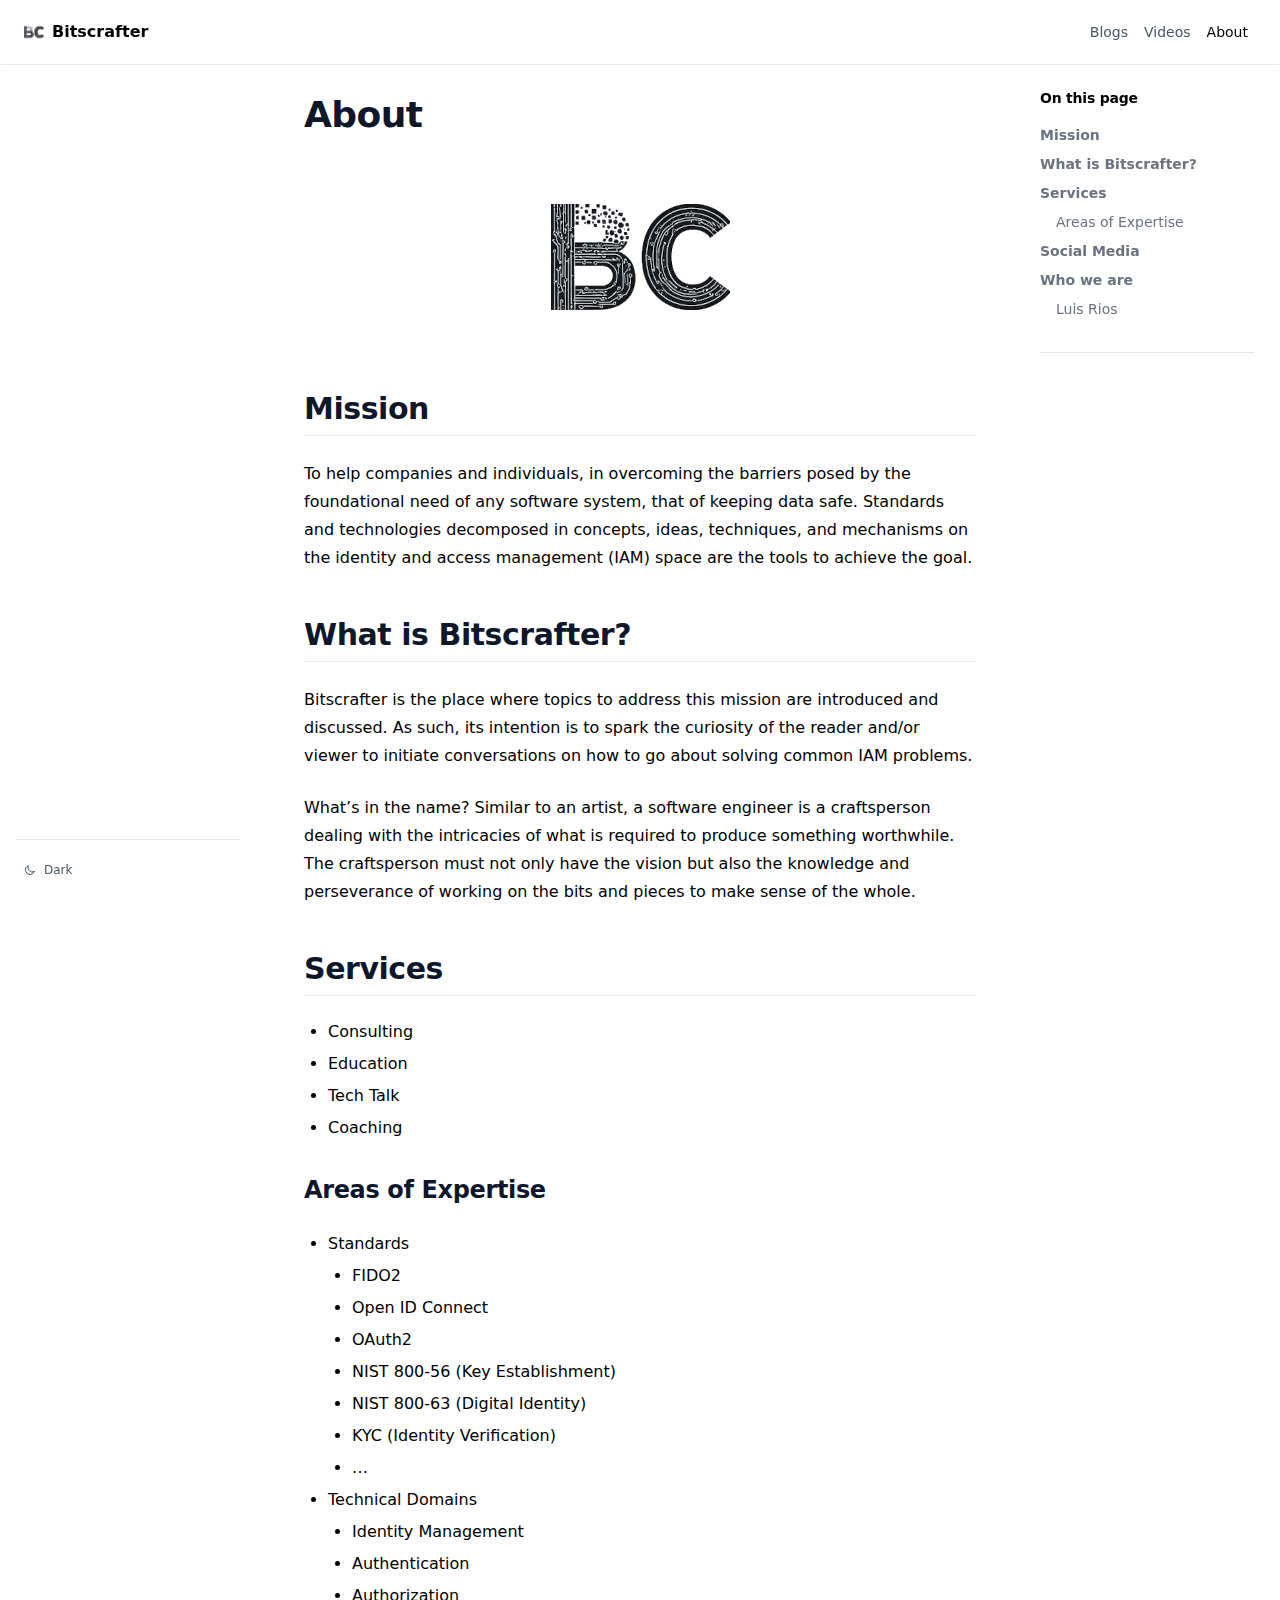
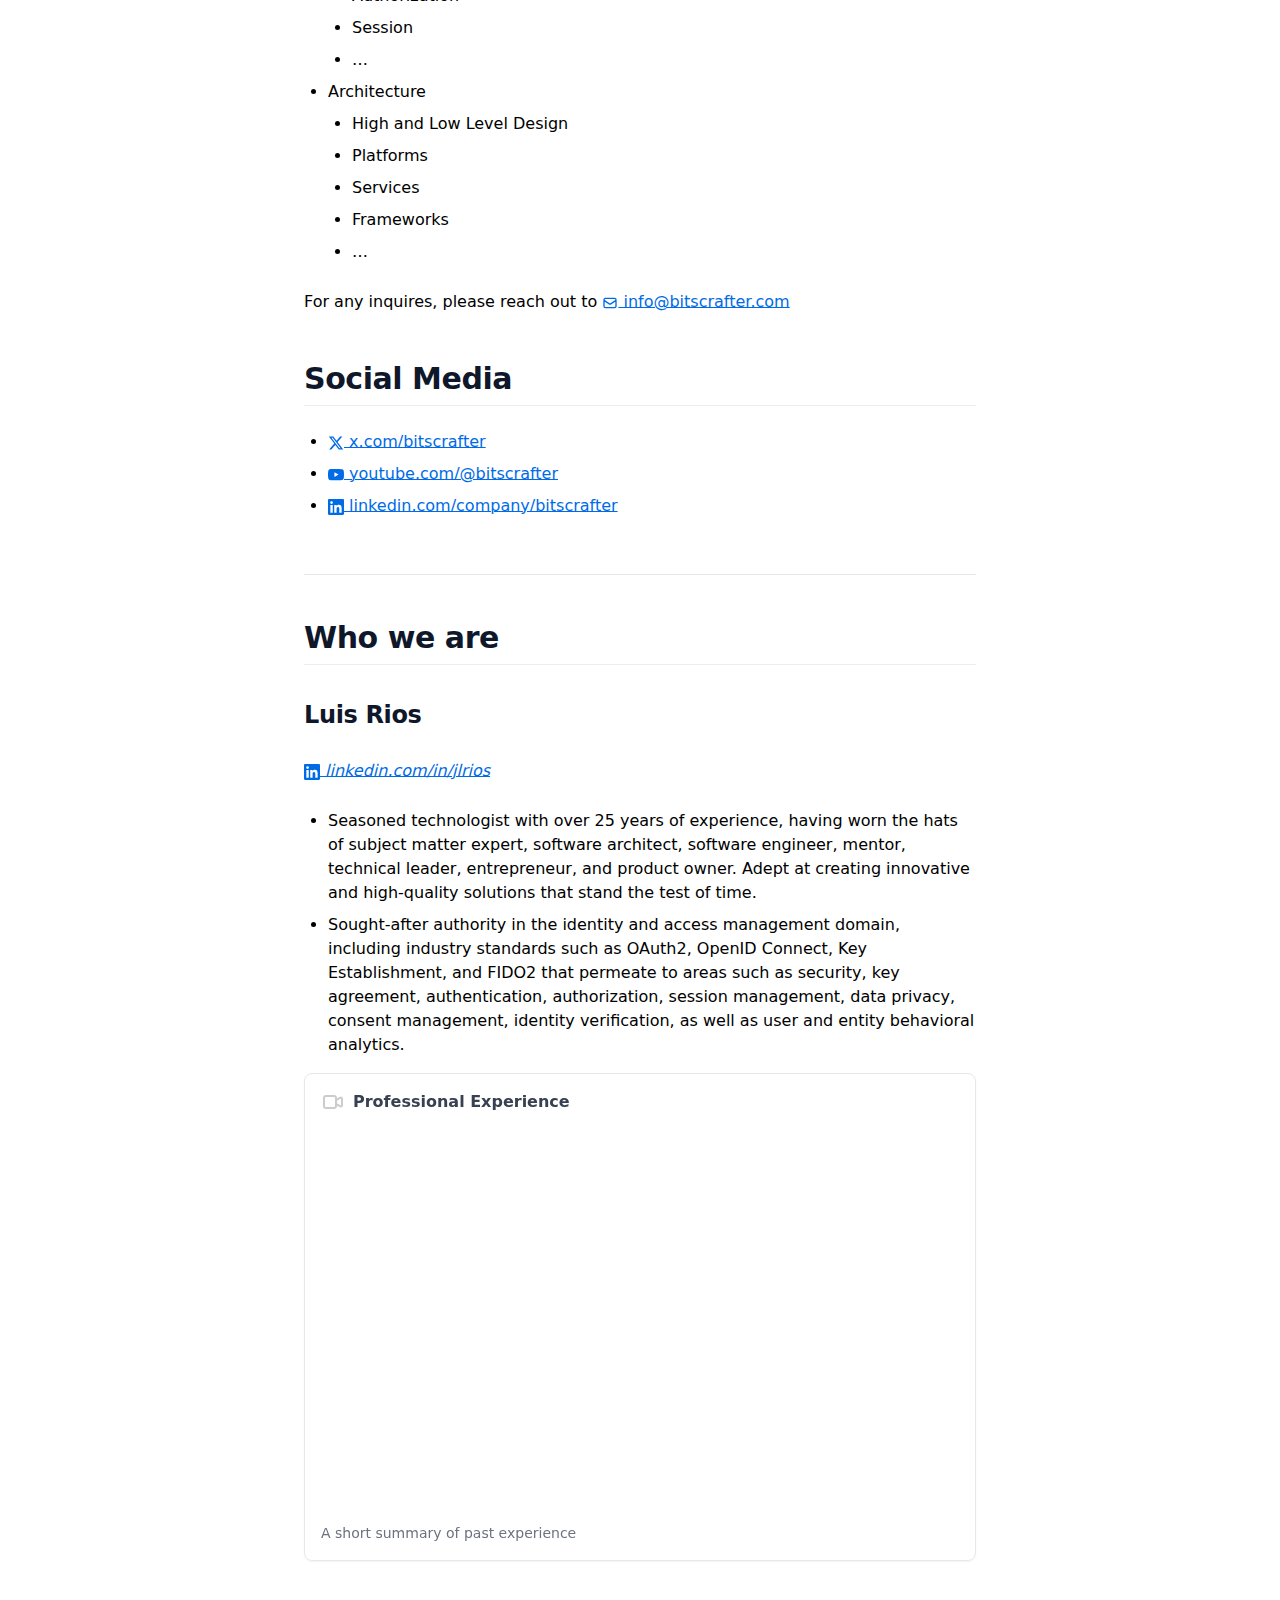
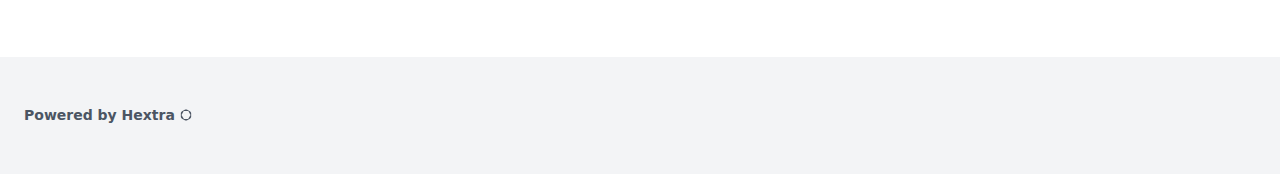
==== commit a0f03d42: "Added a video with professional experience in about page" ====
--- a/about/index.html
+++ b/about/index.html
@@ -23,7 +23,7 @@
   <meta itemprop="name" content="About">
   <meta itemprop="description" content="Mission To help companies and individuals, in overcoming the barriers posed by the foundational need of any software system, that of keeping data safe. Standards and technologies decomposed in concepts, ideas, techniques, and mechanisms on the identity and access management (IAM) space are the tools to achieve the goal.
 What is Bitscrafter? Bitscrafter is the place where topics to address this mission are introduced and discussed. As such, its intention is to spark the curiosity of the reader and/or viewer to initiate conversations on how to go about solving common IAM problems.">
-  <meta itemprop="wordCount" content="287">
+  <meta itemprop="wordCount" content="305">
   <meta name="twitter:card" content="summary">
   <meta name="twitter:title" content="About">
   <meta name="twitter:description" content="Mission To help companies and individuals, in overcoming the barriers posed by the foundational need of any software system, that of keeping data safe. Standards and technologies decomposed in concepts, ideas, techniques, and mechanisms on the identity and access management (IAM) space are the tools to achieve the goal.
@@ -309,6 +309,15 @@
 <li>&hellip;</li>
 </ul>
 </li>
+<li>Architecture
+<ul>
+<li>High and Low Level Design</li>
+<li>Platforms</li>
+<li>Services</li>
+<li>Frameworks</li>
+<li>&hellip;</li>
+</ul>
+</li>
 </ul>
 <p>For any inquires, please reach out to
 <a href="mail:info@bitscrafter.com" ><span class="hx-inline-block hx-align-text-bottom icon"><svg height=1em xmlns="http://www.w3.org/2000/svg" fill="none" viewBox="0 0 24 24" stroke-width="2" stroke="currentColor" aria-hidden="true"><path stroke-linecap="round" stroke-linejoin="round" d="M3 8l7.89 5.26a2 2 0 002.22 0L21 8M5 19h14a2 2 0 002-2V7a2 2 0 00-2-2H5a2 2 0 00-2 2v10a2 2 0 002 2z"/></svg></span>
@@ -335,10 +344,37 @@
 and high-quality solutions that stand the test of time.</li>
 <li>Sought-after authority in the identity and access management domain, including industry standards such as OAuth2,
 OpenID Connect, Key Establishment, and FIDO2 that permeate to areas such as security, key agreement, authentication,
-authorization, session management, data privacy, consent management, identity assurance, as well as user and entity
+authorization, session management, data privacy, consent management, identity verification, as well as user and entity
 behavioral analytics.</li>
 </ul>
-
+<div class="hextra-cards hx-mt-4 hx-gap-4 hx-grid not-prose" style="--hextra-cards-grid-cols: 1;">
+  <a
+    class="hextra-card hx-group hx-flex hx-flex-col hx-justify-start hx-overflow-hidden hx-rounded-lg hx-border hx-border-gray-200 hx-text-current hx-no-underline dark:hx-shadow-none hover:hx-shadow-gray-100 dark:hover:hx-shadow-none hx-shadow-gray-100 active:hx-shadow-sm active:hx-shadow-gray-200 hx-transition-all hx-duration-200 hover:hx-border-gray-300 hx-bg-transparent hx-shadow-sm dark:hx-border-neutral-800 hover:hx-bg-slate-50 hover:hx-shadow-md dark:hover:hx-border-neutral-700 dark:hover:hx-bg-neutral-900"><span class="hextra-card-icon hx-flex hx-font-semibold hx-items-start hx-gap-2 hx-pt-4 hx-px-4 hx-text-gray-700 hover:hx-text-gray-900 dark:hx-text-neutral-200 dark:hover:hx-text-neutral-50"><svg xmlns="http://www.w3.org/2000/svg" fill="none" viewBox="0 0 24 24" stroke-width="2" stroke="currentColor" aria-hidden="true"><path stroke-linecap="round" stroke-linejoin="round" d="M15 10l4.553-2.276A1 1 0 0121 8.618v6.764a1 1 0 01-1.447.894L15 14M5 18h8a2 2 0 002-2V8a2 2 0 00-2-2H5a2 2 0 00-2 2v8a2 2 0 002 2z"/></svg>Professional Experience</span><div class="hextra-card-subtitle hx-line-clamp-3 hx-text-sm hx-font-normal hx-text-gray-500 dark:hx-text-gray-400 hx-px-4 hx-mb-4 hx-mt-2"><br/><div style="position: relative; padding-bottom: 56.25%; height: 0; overflow: hidden;">
+        <iframe allow="accelerometer; autoplay; clipboard-write; encrypted-media; gyroscope; picture-in-picture; web-share" allowfullscreen="allowfullscreen" loading="eager" referrerpolicy="strict-origin-when-cross-origin" src="https://www.youtube.com/embed/35zy1y3vXU4?autoplay=0&amp;controls=1&amp;end=0&amp;loop=0&amp;mute=0&amp;start=0" style="position: absolute; top: 0; left: 0; width: 100%; height: 100%; border:0;" title="YouTube video"></iframe>
+      </div>
+  <br/>A short summary of past experience</div></a>
+</div>
+
+<!--
+Software Engineering Services
+
+ARCHITECTURE
+* Design: High and Low Level Architectures for Platforms, Services, and Frameworks
+
+IDENTITY AND ACCESS MANAGEMENT
+* Standards: FIDO, OIDC, OAuth, Open Banking
+* Concepts: Authentication, Authorization, API Gateway, Identity Services
+* Regulations: PSD2, etc.
+
+SECURITY
+* Data: Protection against unauthorized access to data of users, clients, and devices
+
+Services Offered in the Form of:
+* Consulting
+* Tech Talks
+* Training
+* Coaching
+-->
         </div>
         <div class="hx-mt-16"></div>
         <div class="hx-mt-16"></div>
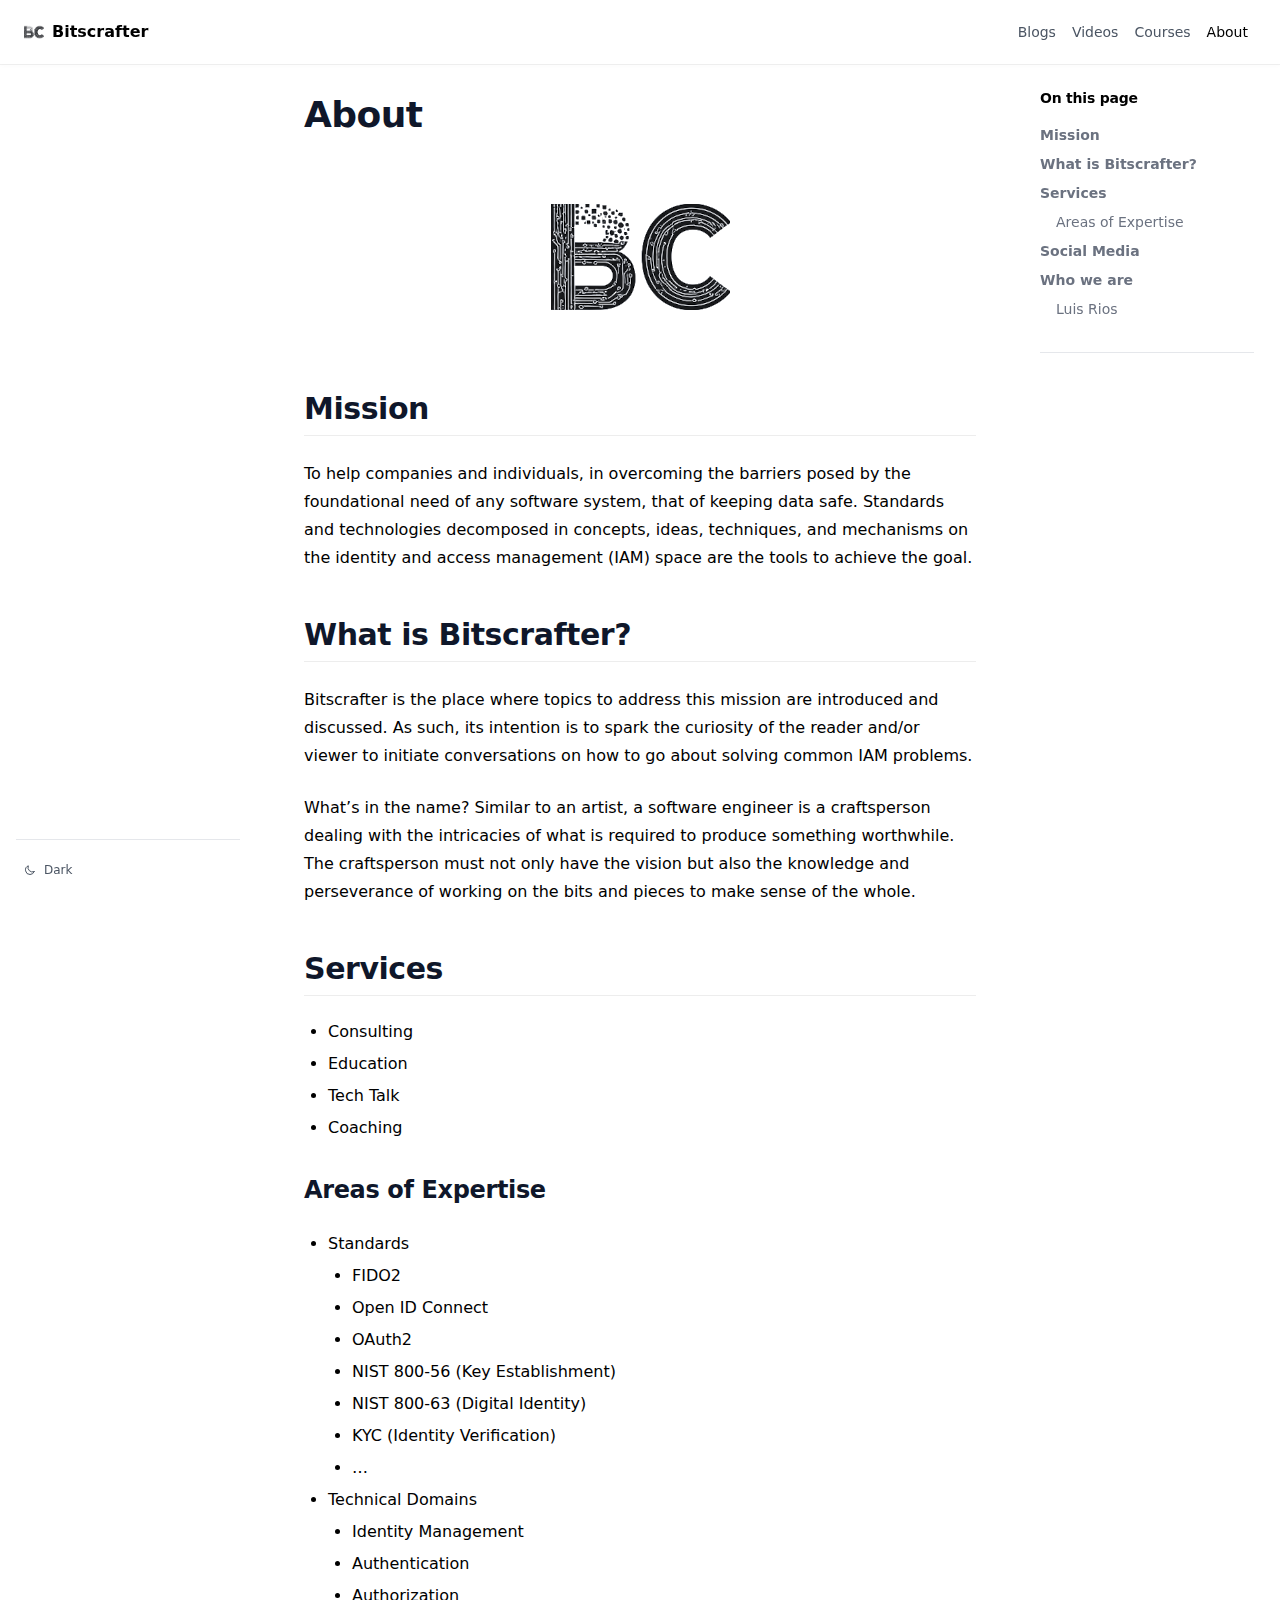
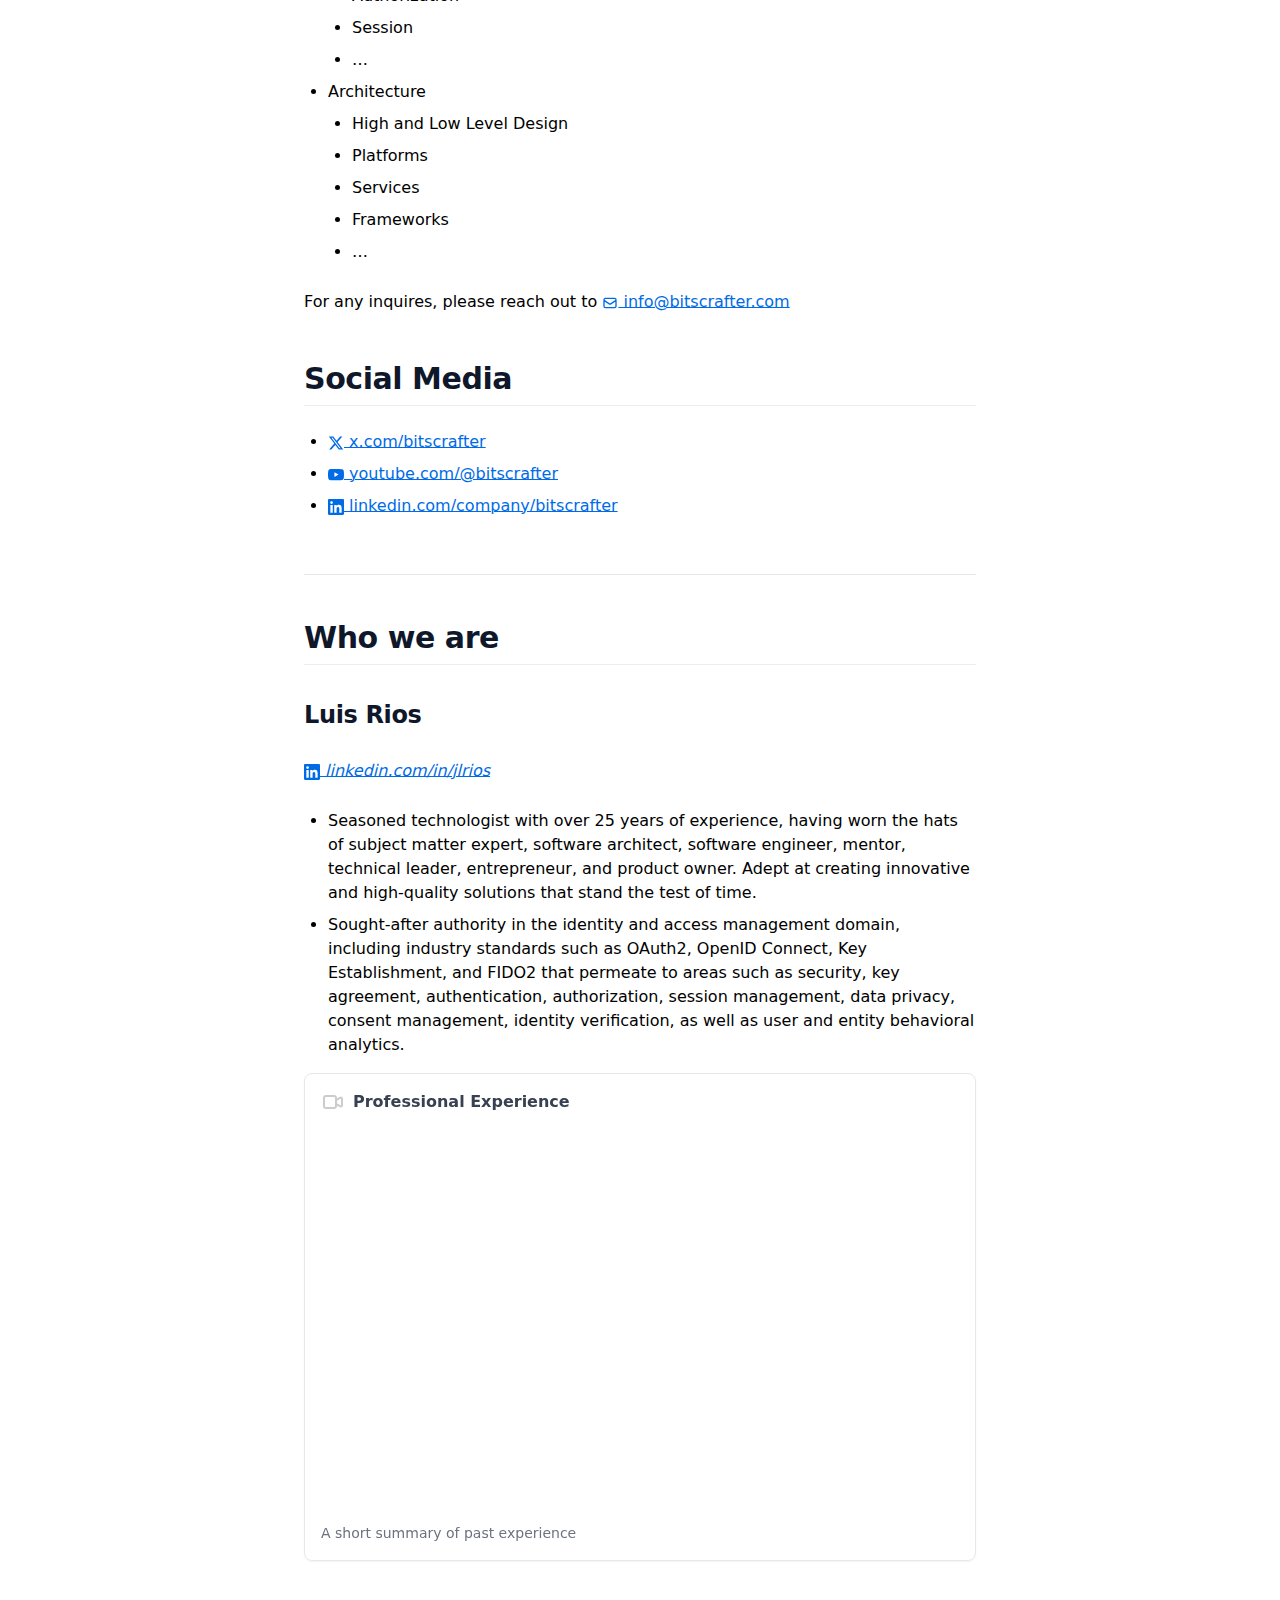
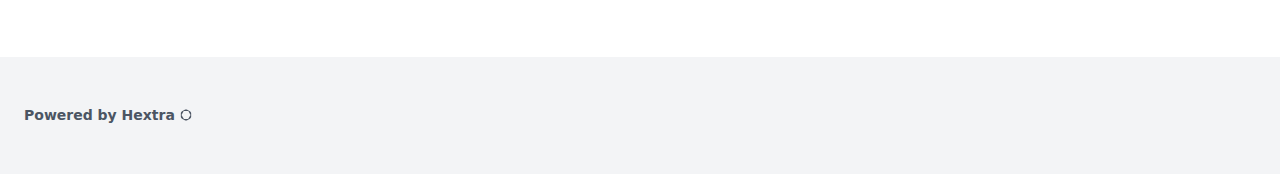
==== commit 2d15b33b: "Added courses tab and updated bio experience video" ====
--- a/about/index.html
+++ b/about/index.html
@@ -84,6 +84,13 @@
             class="hx-text-sm contrast-more:hx-text-gray-700 contrast-more:dark:hx-text-gray-100 hx-relative -hx-ml-2 hx-hidden hx-whitespace-nowrap hx-p-2 md:hx-inline-block hx-text-gray-600 hover:hx-text-gray-800 dark:hx-text-gray-400 dark:hover:hx-text-gray-200"
           >
             <span class="hx-text-center">Videos</span>
+          </a><a
+            title="Courses"
+            href="/courses"
+            
+            class="hx-text-sm contrast-more:hx-text-gray-700 contrast-more:dark:hx-text-gray-100 hx-relative -hx-ml-2 hx-hidden hx-whitespace-nowrap hx-p-2 md:hx-inline-block hx-text-gray-600 hover:hx-text-gray-800 dark:hx-text-gray-400 dark:hover:hx-text-gray-200"
+          >
+            <span class="hx-text-center">Courses</span>
           </a><a
             title="About"
             href="/about"
@@ -198,6 +205,13 @@
           <li class=""><a
     class="hx-flex hx-items-center hx-justify-between hx-gap-2 hx-cursor-pointer hx-rounded hx-px-2 hx-py-1.5 hx-text-sm hx-transition-colors [-webkit-tap-highlight-color:transparent] [-webkit-touch-callout:none] [word-break:break-word]
       hx-text-gray-500 hover:hx-bg-gray-100 hover:hx-text-gray-900 contrast-more:hx-border contrast-more:hx-border-transparent contrast-more:hx-text-gray-900 contrast-more:hover:hx-border-gray-900 dark:hx-text-neutral-400 dark:hover:hx-bg-primary-100/5 dark:hover:hx-text-gray-50 contrast-more:dark:hx-text-gray-50 contrast-more:dark:hover:hx-border-gray-50"
+    href="/courses/"
+    
+  >Courses
+    </a></li>
+          <li class=""><a
+    class="hx-flex hx-items-center hx-justify-between hx-gap-2 hx-cursor-pointer hx-rounded hx-px-2 hx-py-1.5 hx-text-sm hx-transition-colors [-webkit-tap-highlight-color:transparent] [-webkit-touch-callout:none] [word-break:break-word]
+      hx-text-gray-500 hover:hx-bg-gray-100 hover:hx-text-gray-900 contrast-more:hx-border contrast-more:hx-border-transparent contrast-more:hx-text-gray-900 contrast-more:hover:hx-border-gray-900 dark:hx-text-neutral-400 dark:hover:hx-bg-primary-100/5 dark:hover:hx-text-gray-50 contrast-more:dark:hx-text-gray-50 contrast-more:dark:hover:hx-border-gray-50"
     href="/videos/"
     
   >Videos
@@ -350,7 +364,7 @@
 <div class="hextra-cards hx-mt-4 hx-gap-4 hx-grid not-prose" style="--hextra-cards-grid-cols: 1;">
   <a
     class="hextra-card hx-group hx-flex hx-flex-col hx-justify-start hx-overflow-hidden hx-rounded-lg hx-border hx-border-gray-200 hx-text-current hx-no-underline dark:hx-shadow-none hover:hx-shadow-gray-100 dark:hover:hx-shadow-none hx-shadow-gray-100 active:hx-shadow-sm active:hx-shadow-gray-200 hx-transition-all hx-duration-200 hover:hx-border-gray-300 hx-bg-transparent hx-shadow-sm dark:hx-border-neutral-800 hover:hx-bg-slate-50 hover:hx-shadow-md dark:hover:hx-border-neutral-700 dark:hover:hx-bg-neutral-900"><span class="hextra-card-icon hx-flex hx-font-semibold hx-items-start hx-gap-2 hx-pt-4 hx-px-4 hx-text-gray-700 hover:hx-text-gray-900 dark:hx-text-neutral-200 dark:hover:hx-text-neutral-50"><svg xmlns="http://www.w3.org/2000/svg" fill="none" viewBox="0 0 24 24" stroke-width="2" stroke="currentColor" aria-hidden="true"><path stroke-linecap="round" stroke-linejoin="round" d="M15 10l4.553-2.276A1 1 0 0121 8.618v6.764a1 1 0 01-1.447.894L15 14M5 18h8a2 2 0 002-2V8a2 2 0 00-2-2H5a2 2 0 00-2 2v8a2 2 0 002 2z"/></svg>Professional Experience</span><div class="hextra-card-subtitle hx-line-clamp-3 hx-text-sm hx-font-normal hx-text-gray-500 dark:hx-text-gray-400 hx-px-4 hx-mb-4 hx-mt-2"><br/><div style="position: relative; padding-bottom: 56.25%; height: 0; overflow: hidden;">
-        <iframe allow="accelerometer; autoplay; clipboard-write; encrypted-media; gyroscope; picture-in-picture; web-share" allowfullscreen="allowfullscreen" loading="eager" referrerpolicy="strict-origin-when-cross-origin" src="https://www.youtube.com/embed/35zy1y3vXU4?autoplay=0&amp;controls=1&amp;end=0&amp;loop=0&amp;mute=0&amp;start=0" style="position: absolute; top: 0; left: 0; width: 100%; height: 100%; border:0;" title="YouTube video"></iframe>
+        <iframe allow="accelerometer; autoplay; clipboard-write; encrypted-media; gyroscope; picture-in-picture; web-share" allowfullscreen="allowfullscreen" loading="eager" referrerpolicy="strict-origin-when-cross-origin" src="https://www.youtube.com/embed/I8Av9aBtfJw?autoplay=0&amp;controls=1&amp;end=0&amp;loop=0&amp;mute=0&amp;start=0" style="position: absolute; top: 0; left: 0; width: 100%; height: 100%; border:0;" title="YouTube video"></iframe>
       </div>
   <br/>A short summary of past experience</div></a>
 </div>
